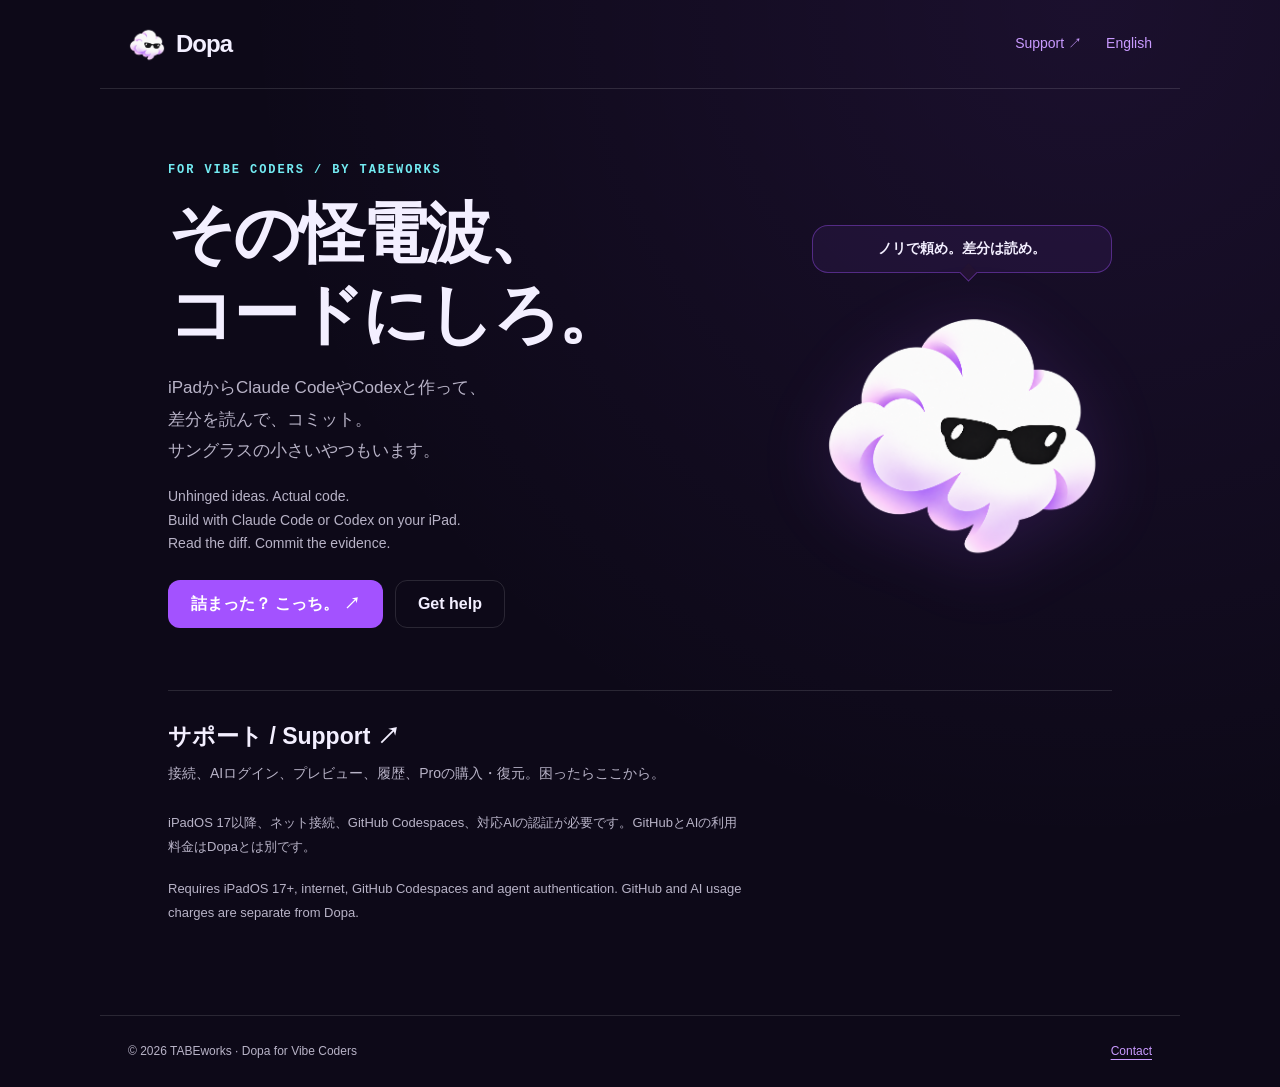
==== index.html @ b7bdc502 "Publish Dopa support site with bilingual FAQ and mascot" ====
<!doctype html>
<html lang="ja">
<head><meta charset="utf-8"><meta name="viewport" content="width=device-width,initial-scale=1"><meta name="description" content="Dopa for Vibe Codersの公式サポート。iPadとClaude Code・Codexで作る時間に、サングラスの相棒を。"><meta name="theme-color" content="#0d0918"><title>Dopa — TABEworks</title><link rel="icon" href="assets/dopa.png"><link rel="stylesheet" href="style.css"></head>
<body>
<a class="skip" href="#main">本文へ / Skip to content</a>
<header class="site-header"><a class="brand" href="./"><img src="assets/dopa.png" alt="" width="38" height="38">Dopa</a><nav aria-label="Main"><a href="support.html">Support ↗</a><a href="support.html#english" lang="en">English</a></nav></header>
<main id="main" class="home">
<section class="hero"><div><p class="eyebrow">FOR VIBE CODERS / BY TABEWORKS</p><h1>その怪電波、<br>コードにしろ。</h1><p class="lead">iPadからClaude CodeやCodexと作って、<br>差分を読んで、コミット。<br>サングラスの小さいやつもいます。</p><p class="en" lang="en">Unhinged ideas. Actual code.<br>Build with Claude Code or Codex on your iPad.<br>Read the diff. Commit the evidence.</p><div class="actions"><a class="button" href="support.html">詰まった？ こっち。 ↗</a><a class="button secondary" href="support.html#english" lang="en">Get help</a></div></div><aside><p class="speech">ノリで頼め。差分は読め。</p><img class="mascot" src="assets/dopa.png" alt="黒いサングラスをかけた、白と紫の雲の相棒Dopa君" width="1280" height="1280"></aside></section>
<a class="big-link" href="support.html"><strong>サポート / Support ↗</strong><span>接続、AIログイン、プレビュー、履歴、Proの購入・復元。困ったらここから。</span></a>
<p class="note">iPadOS 17以降、ネット接続、GitHub Codespaces、対応AIの認証が必要です。GitHubとAIの利用料金はDopaとは別です。</p>
<p class="note" lang="en">Requires iPadOS 17+, internet, GitHub Codespaces and agent authentication. GitHub and AI usage charges are separate from Dopa.</p>
</main>
<footer class="site-footer"><p>© 2026 TABEworks · Dopa for Vibe Coders</p><a href="mailto:contact.tabeworks@gmail.com">Contact</a></footer>
</body></html>
---- style.css ----
:root{color-scheme:dark;--bg:#0d0918;--surface:#0b0e17;--raised:#1b1f2b;--accent:#a352ff;--link:#c99aff;--cyan:#73ebf2;--text:#f3efff;--muted:#b8b3c7;--border:#ffffff1f}
*{box-sizing:border-box}html{scroll-padding-top:24px}body{margin:0;background:var(--bg);color:var(--text);font-family:-apple-system,BlinkMacSystemFont,"Hiragino Sans","Noto Sans",Arial,sans-serif;line-height:1.85;background-image:radial-gradient(ellipse at 85% 0%,#a352ff18,transparent 55%)}a{color:var(--link);text-underline-offset:4px}a:hover{color:var(--cyan)}a:focus-visible,summary:focus-visible{outline:3px solid var(--cyan);outline-offset:6px;border-radius:4px}.skip{position:absolute;top:-100px;left:16px;z-index:2;background:var(--raised);padding:8px 16px}.skip:focus{top:16px}.site-header{max-width:1080px;margin:auto;padding:22px 28px;display:flex;align-items:center;justify-content:space-between;gap:24px;border-bottom:1px solid var(--border)}.brand{color:var(--text);text-decoration:none;font-weight:900;font-size:24px;letter-spacing:-1px;display:flex;align-items:center;gap:10px}.brand img{width:38px;height:38px;object-fit:contain}.site-header nav{display:flex;gap:24px;font-size:14px}.site-header nav a{text-decoration:none}main{max-width:800px;margin:auto;padding:52px 28px 72px}.eyebrow{font:700 12px/1.5 ui-monospace,SFMono-Regular,monospace;letter-spacing:.16em;color:var(--cyan);margin:0 0 14px}h1{font-size:clamp(32px,5.5vw,52px);line-height:1.22;letter-spacing:-.04em;margin:0 0 18px;text-wrap:balance}h2{font-size:24px;line-height:1.4;letter-spacing:-.025em;margin:48px 0 16px}h3{font-size:18px;margin:20px 0 8px}p{margin:0 0 18px;color:var(--muted)}.lead{font-size:17px}.hero{display:grid;grid-template-columns:1fr 220px;align-items:center;gap:24px;margin-bottom:38px}.hero .mascot{width:100%;height:auto;filter:drop-shadow(0 12px 35px #a352ff28)}.speech{position:relative;border:1px solid #a352ff66;border-radius:16px;background:#a352ff13;padding:10px 16px;color:var(--text);font-weight:700;font-size:14px;text-align:center;margin:0 0 6px}.speech:after{content:"";position:absolute;bottom:-7px;left:50%;width:12px;height:12px;transform:rotate(45deg);background:#231332;border-right:1px solid #a352ff66;border-bottom:1px solid #a352ff66}.jump-links{display:flex;flex-wrap:wrap;gap:8px;margin-top:24px}.jump-links a{border:1px solid var(--border);padding:6px 14px;border-radius:999px;text-decoration:none;font-size:13px}.jump-links a:hover{background:var(--raised)}.notice{border-left:3px solid var(--cyan);padding:12px 18px;background:#73ebf207;margin:24px 0}.notice p:last-child{margin-bottom:0}.faq{border-top:1px solid var(--border)}details{border-bottom:1px solid var(--border);padding:19px 0}summary{cursor:pointer;font-weight:700;line-height:1.6;padding-right:12px}summary::marker{color:var(--accent)}details[open] summary{color:var(--link);margin-bottom:12px}details p,details ul{margin:10px 0 0;padding-left:20px;color:var(--muted)}details ol{padding-left:40px;color:var(--muted)}li+li{margin-top:6px}.contact{background:var(--raised);border:1px solid var(--border);border-radius:20px;padding:26px;margin-top:32px}.contact h2{margin:0 0 8px}.button{display:inline-flex;justify-content:center;align-items:center;background:var(--accent);border:1px solid transparent;border-radius:12px;color:white;text-decoration:none;font-weight:700;min-height:48px;padding:10px 22px;line-height:1.5}.button:hover{background:#8c3bea;color:white}.button.secondary{background:transparent;border-color:var(--border);color:var(--text)}.actions{display:flex;flex-wrap:wrap;gap:12px;margin:24px 0}.contact .email{overflow-wrap:anywhere}.report{border:1px solid var(--border);border-radius:12px;padding:18px;white-space:pre-wrap;font:13px/1.9 ui-monospace,SFMono-Regular,monospace;color:var(--muted);margin:20px 0}.secret{display:flex;align-items:center;gap:14px;border-top:1px solid var(--border);padding-top:16px}.secret img{width:64px;height:64px;object-fit:contain;flex-shrink:0}.secret p{font-size:13px;margin:0}.language-section{margin-top:64px;padding-top:36px;border-top:1px solid #a352ff66}.language-section h2{margin-top:0}.site-footer{border-top:1px solid var(--border);max-width:1080px;margin:auto;padding:24px 28px;display:flex;flex-wrap:wrap;justify-content:space-between;gap:12px;color:var(--muted);font-size:12px}.site-footer p{margin:0}.home{max-width:1000px;padding-top:72px}.home .hero{grid-template-columns:1fr 300px;gap:40px}.home h1{font-size:clamp(38px,5.8vw,66px)}.home .en{font-size:14px;line-height:1.7;margin-top:18px}.home .note{font-size:13px;max-width:580px}.big-link{display:block;text-decoration:none;border-top:1px solid var(--border);padding:24px 0}.big-link strong{display:block;color:var(--text);font-size:23px}.big-link span{color:var(--muted);font-size:14px}.big-link:hover strong{color:var(--cyan)}@media(max-width:620px){.site-header{padding:18px 20px;gap:12px}.site-header nav{gap:16px;font-size:12px}main{padding:32px 20px 48px}.hero,.home .hero{grid-template-columns:1fr;gap:20px}.hero aside{width:160px;justify-self:end}.home .hero aside{width:210px;justify-self:center}.hero h1{max-width:14em}.home{padding-top:40px}.contact{padding:20px}.language-section{margin-top:48px}.site-footer{padding:22px 20px}.jump-links{margin-top:18px}}
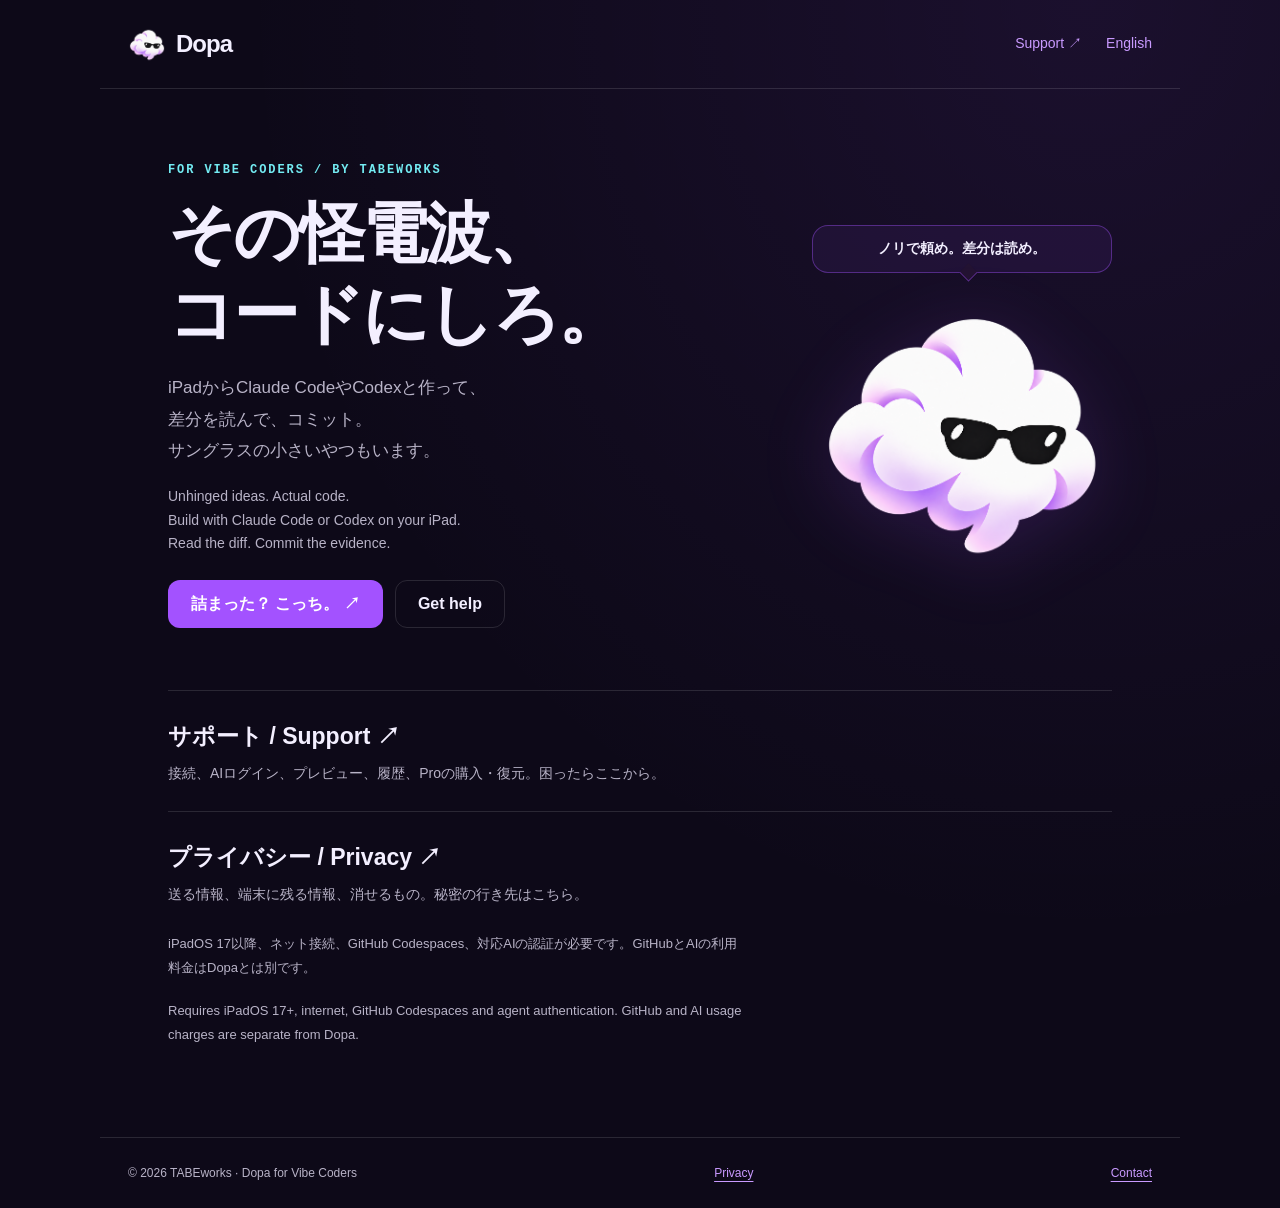
==== commit a67161d3: "Publish bilingual Dopa privacy policy and link all site pages" ====
--- a/index.html
+++ b/index.html
@@ -7,8 +7,9 @@
 <main id="main" class="home">
 <section class="hero"><div><p class="eyebrow">FOR VIBE CODERS / BY TABEWORKS</p><h1>その怪電波、<br>コードにしろ。</h1><p class="lead">iPadからClaude CodeやCodexと作って、<br>差分を読んで、コミット。<br>サングラスの小さいやつもいます。</p><p class="en" lang="en">Unhinged ideas. Actual code.<br>Build with Claude Code or Codex on your iPad.<br>Read the diff. Commit the evidence.</p><div class="actions"><a class="button" href="support.html">詰まった？ こっち。 ↗</a><a class="button secondary" href="support.html#english" lang="en">Get help</a></div></div><aside><p class="speech">ノリで頼め。差分は読め。</p><img class="mascot" src="assets/dopa.png" alt="黒いサングラスをかけた、白と紫の雲の相棒Dopa君" width="1280" height="1280"></aside></section>
 <a class="big-link" href="support.html"><strong>サポート / Support ↗</strong><span>接続、AIログイン、プレビュー、履歴、Proの購入・復元。困ったらここから。</span></a>
+<a class="big-link" href="privacy.html"><strong>プライバシー / Privacy ↗</strong><span>送る情報、端末に残る情報、消せるもの。秘密の行き先はこちら。</span></a>
 <p class="note">iPadOS 17以降、ネット接続、GitHub Codespaces、対応AIの認証が必要です。GitHubとAIの利用料金はDopaとは別です。</p>
 <p class="note" lang="en">Requires iPadOS 17+, internet, GitHub Codespaces and agent authentication. GitHub and AI usage charges are separate from Dopa.</p>
 </main>
-<footer class="site-footer"><p>© 2026 TABEworks · Dopa for Vibe Coders</p><a href="mailto:contact.tabeworks@gmail.com">Contact</a></footer>
+<footer class="site-footer"><p>© 2026 TABEworks · Dopa for Vibe Coders</p><a href="privacy.html">Privacy</a><a href="mailto:contact.tabeworks@gmail.com">Contact</a></footer>
 </body></html>
--- a/style.css
+++ b/style.css
@@ -1,2 +1,2 @@
 :root{color-scheme:dark;--bg:#0d0918;--surface:#0b0e17;--raised:#1b1f2b;--accent:#a352ff;--link:#c99aff;--cyan:#73ebf2;--text:#f3efff;--muted:#b8b3c7;--border:#ffffff1f}
-*{box-sizing:border-box}html{scroll-padding-top:24px}body{margin:0;background:var(--bg);color:var(--text);font-family:-apple-system,BlinkMacSystemFont,"Hiragino Sans","Noto Sans",Arial,sans-serif;line-height:1.85;background-image:radial-gradient(ellipse at 85% 0%,#a352ff18,transparent 55%)}a{color:var(--link);text-underline-offset:4px}a:hover{color:var(--cyan)}a:focus-visible,summary:focus-visible{outline:3px solid var(--cyan);outline-offset:6px;border-radius:4px}.skip{position:absolute;top:-100px;left:16px;z-index:2;background:var(--raised);padding:8px 16px}.skip:focus{top:16px}.site-header{max-width:1080px;margin:auto;padding:22px 28px;display:flex;align-items:center;justify-content:space-between;gap:24px;border-bottom:1px solid var(--border)}.brand{color:var(--text);text-decoration:none;font-weight:900;font-size:24px;letter-spacing:-1px;display:flex;align-items:center;gap:10px}.brand img{width:38px;height:38px;object-fit:contain}.site-header nav{display:flex;gap:24px;font-size:14px}.site-header nav a{text-decoration:none}main{max-width:800px;margin:auto;padding:52px 28px 72px}.eyebrow{font:700 12px/1.5 ui-monospace,SFMono-Regular,monospace;letter-spacing:.16em;color:var(--cyan);margin:0 0 14px}h1{font-size:clamp(32px,5.5vw,52px);line-height:1.22;letter-spacing:-.04em;margin:0 0 18px;text-wrap:balance}h2{font-size:24px;line-height:1.4;letter-spacing:-.025em;margin:48px 0 16px}h3{font-size:18px;margin:20px 0 8px}p{margin:0 0 18px;color:var(--muted)}.lead{font-size:17px}.hero{display:grid;grid-template-columns:1fr 220px;align-items:center;gap:24px;margin-bottom:38px}.hero .mascot{width:100%;height:auto;filter:drop-shadow(0 12px 35px #a352ff28)}.speech{position:relative;border:1px solid #a352ff66;border-radius:16px;background:#a352ff13;padding:10px 16px;color:var(--text);font-weight:700;font-size:14px;text-align:center;margin:0 0 6px}.speech:after{content:"";position:absolute;bottom:-7px;left:50%;width:12px;height:12px;transform:rotate(45deg);background:#231332;border-right:1px solid #a352ff66;border-bottom:1px solid #a352ff66}.jump-links{display:flex;flex-wrap:wrap;gap:8px;margin-top:24px}.jump-links a{border:1px solid var(--border);padding:6px 14px;border-radius:999px;text-decoration:none;font-size:13px}.jump-links a:hover{background:var(--raised)}.notice{border-left:3px solid var(--cyan);padding:12px 18px;background:#73ebf207;margin:24px 0}.notice p:last-child{margin-bottom:0}.faq{border-top:1px solid var(--border)}details{border-bottom:1px solid var(--border);padding:19px 0}summary{cursor:pointer;font-weight:700;line-height:1.6;padding-right:12px}summary::marker{color:var(--accent)}details[open] summary{color:var(--link);margin-bottom:12px}details p,details ul{margin:10px 0 0;padding-left:20px;color:var(--muted)}details ol{padding-left:40px;color:var(--muted)}li+li{margin-top:6px}.contact{background:var(--raised);border:1px solid var(--border);border-radius:20px;padding:26px;margin-top:32px}.contact h2{margin:0 0 8px}.button{display:inline-flex;justify-content:center;align-items:center;background:var(--accent);border:1px solid transparent;border-radius:12px;color:white;text-decoration:none;font-weight:700;min-height:48px;padding:10px 22px;line-height:1.5}.button:hover{background:#8c3bea;color:white}.button.secondary{background:transparent;border-color:var(--border);color:var(--text)}.actions{display:flex;flex-wrap:wrap;gap:12px;margin:24px 0}.contact .email{overflow-wrap:anywhere}.report{border:1px solid var(--border);border-radius:12px;padding:18px;white-space:pre-wrap;font:13px/1.9 ui-monospace,SFMono-Regular,monospace;color:var(--muted);margin:20px 0}.secret{display:flex;align-items:center;gap:14px;border-top:1px solid var(--border);padding-top:16px}.secret img{width:64px;height:64px;object-fit:contain;flex-shrink:0}.secret p{font-size:13px;margin:0}.language-section{margin-top:64px;padding-top:36px;border-top:1px solid #a352ff66}.language-section h2{margin-top:0}.site-footer{border-top:1px solid var(--border);max-width:1080px;margin:auto;padding:24px 28px;display:flex;flex-wrap:wrap;justify-content:space-between;gap:12px;color:var(--muted);font-size:12px}.site-footer p{margin:0}.home{max-width:1000px;padding-top:72px}.home .hero{grid-template-columns:1fr 300px;gap:40px}.home h1{font-size:clamp(38px,5.8vw,66px)}.home .en{font-size:14px;line-height:1.7;margin-top:18px}.home .note{font-size:13px;max-width:580px}.big-link{display:block;text-decoration:none;border-top:1px solid var(--border);padding:24px 0}.big-link strong{display:block;color:var(--text);font-size:23px}.big-link span{color:var(--muted);font-size:14px}.big-link:hover strong{color:var(--cyan)}@media(max-width:620px){.site-header{padding:18px 20px;gap:12px}.site-header nav{gap:16px;font-size:12px}main{padding:32px 20px 48px}.hero,.home .hero{grid-template-columns:1fr;gap:20px}.hero aside{width:160px;justify-self:end}.home .hero aside{width:210px;justify-self:center}.hero h1{max-width:14em}.home{padding-top:40px}.contact{padding:20px}.language-section{margin-top:48px}.site-footer{padding:22px 20px}.jump-links{margin-top:18px}}
+*{box-sizing:border-box}html{scroll-padding-top:24px}body{margin:0;background:var(--bg);color:var(--text);font-family:-apple-system,BlinkMacSystemFont,"Hiragino Sans","Noto Sans",Arial,sans-serif;line-height:1.85;background-image:radial-gradient(ellipse at 85% 0%,#a352ff18,transparent 55%)}a{color:var(--link);text-underline-offset:4px}a:hover{color:var(--cyan)}a:focus-visible,summary:focus-visible{outline:3px solid var(--cyan);outline-offset:6px;border-radius:4px}.skip{position:absolute;top:-100px;left:16px;z-index:2;background:var(--raised);padding:8px 16px}.skip:focus{top:16px}.site-header{max-width:1080px;margin:auto;padding:22px 28px;display:flex;align-items:center;justify-content:space-between;gap:24px;border-bottom:1px solid var(--border)}.brand{color:var(--text);text-decoration:none;font-weight:900;font-size:24px;letter-spacing:-1px;display:flex;align-items:center;gap:10px}.brand img{width:38px;height:38px;object-fit:contain}.site-header nav{display:flex;gap:24px;font-size:14px}.site-header nav a{text-decoration:none}main{max-width:800px;margin:auto;padding:52px 28px 72px}.eyebrow{font:700 12px/1.5 ui-monospace,SFMono-Regular,monospace;letter-spacing:.16em;color:var(--cyan);margin:0 0 14px}h1{font-size:clamp(32px,5.5vw,52px);line-height:1.22;letter-spacing:-.04em;margin:0 0 18px;text-wrap:balance}h2{font-size:24px;line-height:1.4;letter-spacing:-.025em;margin:48px 0 16px}h3{font-size:18px;margin:20px 0 8px}p{margin:0 0 18px;color:var(--muted)}.lead{font-size:17px}.hero{display:grid;grid-template-columns:1fr 220px;align-items:center;gap:24px;margin-bottom:38px}.hero .mascot{width:100%;height:auto;filter:drop-shadow(0 12px 35px #a352ff28)}.speech{position:relative;border:1px solid #a352ff66;border-radius:16px;background:#a352ff13;padding:10px 16px;color:var(--text);font-weight:700;font-size:14px;text-align:center;text-wrap:balance;margin:0 0 6px}.speech:after{content:"";position:absolute;bottom:-7px;left:50%;width:12px;height:12px;transform:rotate(45deg);background:#231332;border-right:1px solid #a352ff66;border-bottom:1px solid #a352ff66}.jump-links{display:flex;flex-wrap:wrap;gap:8px;margin-top:24px}.jump-links a{border:1px solid var(--border);padding:6px 14px;border-radius:999px;text-decoration:none;font-size:13px}.jump-links a:hover{background:var(--raised)}.notice{border-left:3px solid var(--cyan);padding:12px 18px;background:#73ebf207;margin:24px 0}.notice p:last-child{margin-bottom:0}.faq{border-top:1px solid var(--border)}details{border-bottom:1px solid var(--border);padding:19px 0}summary{cursor:pointer;font-weight:700;line-height:1.6;padding-right:12px}summary::marker{color:var(--accent)}details[open] summary{color:var(--link);margin-bottom:12px}details p,details ul{margin:10px 0 0;padding-left:20px;color:var(--muted)}details ol{padding-left:40px;color:var(--muted)}li+li{margin-top:6px}.contact{background:var(--raised);border:1px solid var(--border);border-radius:20px;padding:26px;margin-top:32px}.contact h2{margin:0 0 8px}.button{display:inline-flex;justify-content:center;align-items:center;background:var(--accent);border:1px solid transparent;border-radius:12px;color:white;text-decoration:none;font-weight:700;min-height:48px;padding:10px 22px;line-height:1.5}.button:hover{background:#8c3bea;color:white}.button.secondary{background:transparent;border-color:var(--border);color:var(--text)}.actions{display:flex;flex-wrap:wrap;gap:12px;margin:24px 0}.contact .email{overflow-wrap:anywhere}.report{border:1px solid var(--border);border-radius:12px;padding:18px;white-space:pre-wrap;font:13px/1.9 ui-monospace,SFMono-Regular,monospace;color:var(--muted);margin:20px 0}.secret{display:flex;align-items:center;gap:14px;border-top:1px solid var(--border);padding-top:16px}.secret img{width:64px;height:64px;object-fit:contain;flex-shrink:0}.secret p{font-size:13px;margin:0}.language-section{margin-top:64px;padding-top:36px;border-top:1px solid #a352ff66}.language-section h2{margin-top:0}.site-footer{border-top:1px solid var(--border);max-width:1080px;margin:auto;padding:24px 28px;display:flex;flex-wrap:wrap;justify-content:space-between;gap:12px;color:var(--muted);font-size:12px}.site-footer p{margin:0}.home{max-width:1000px;padding-top:72px}.home .hero{grid-template-columns:1fr 300px;gap:40px}.home h1{font-size:clamp(38px,5.8vw,66px)}.home .en{font-size:14px;line-height:1.7;margin-top:18px}.home .note{font-size:13px;max-width:580px}.big-link{display:block;text-decoration:none;border-top:1px solid var(--border);padding:24px 0}.big-link strong{display:block;color:var(--text);font-size:23px}.big-link span{color:var(--muted);font-size:14px}.big-link:hover strong{color:var(--cyan)}@media(max-width:620px){.site-header{padding:18px 20px;gap:12px}.site-header nav{gap:16px;font-size:12px}main{padding:32px 20px 48px}.hero,.home .hero{grid-template-columns:1fr;gap:20px}.hero aside{width:160px;justify-self:end}.home .hero aside{width:210px;justify-self:center}.hero h1{max-width:14em}.home{padding-top:40px}.contact{padding:20px}.language-section{margin-top:48px}.site-footer{padding:22px 20px}.jump-links{margin-top:18px}}
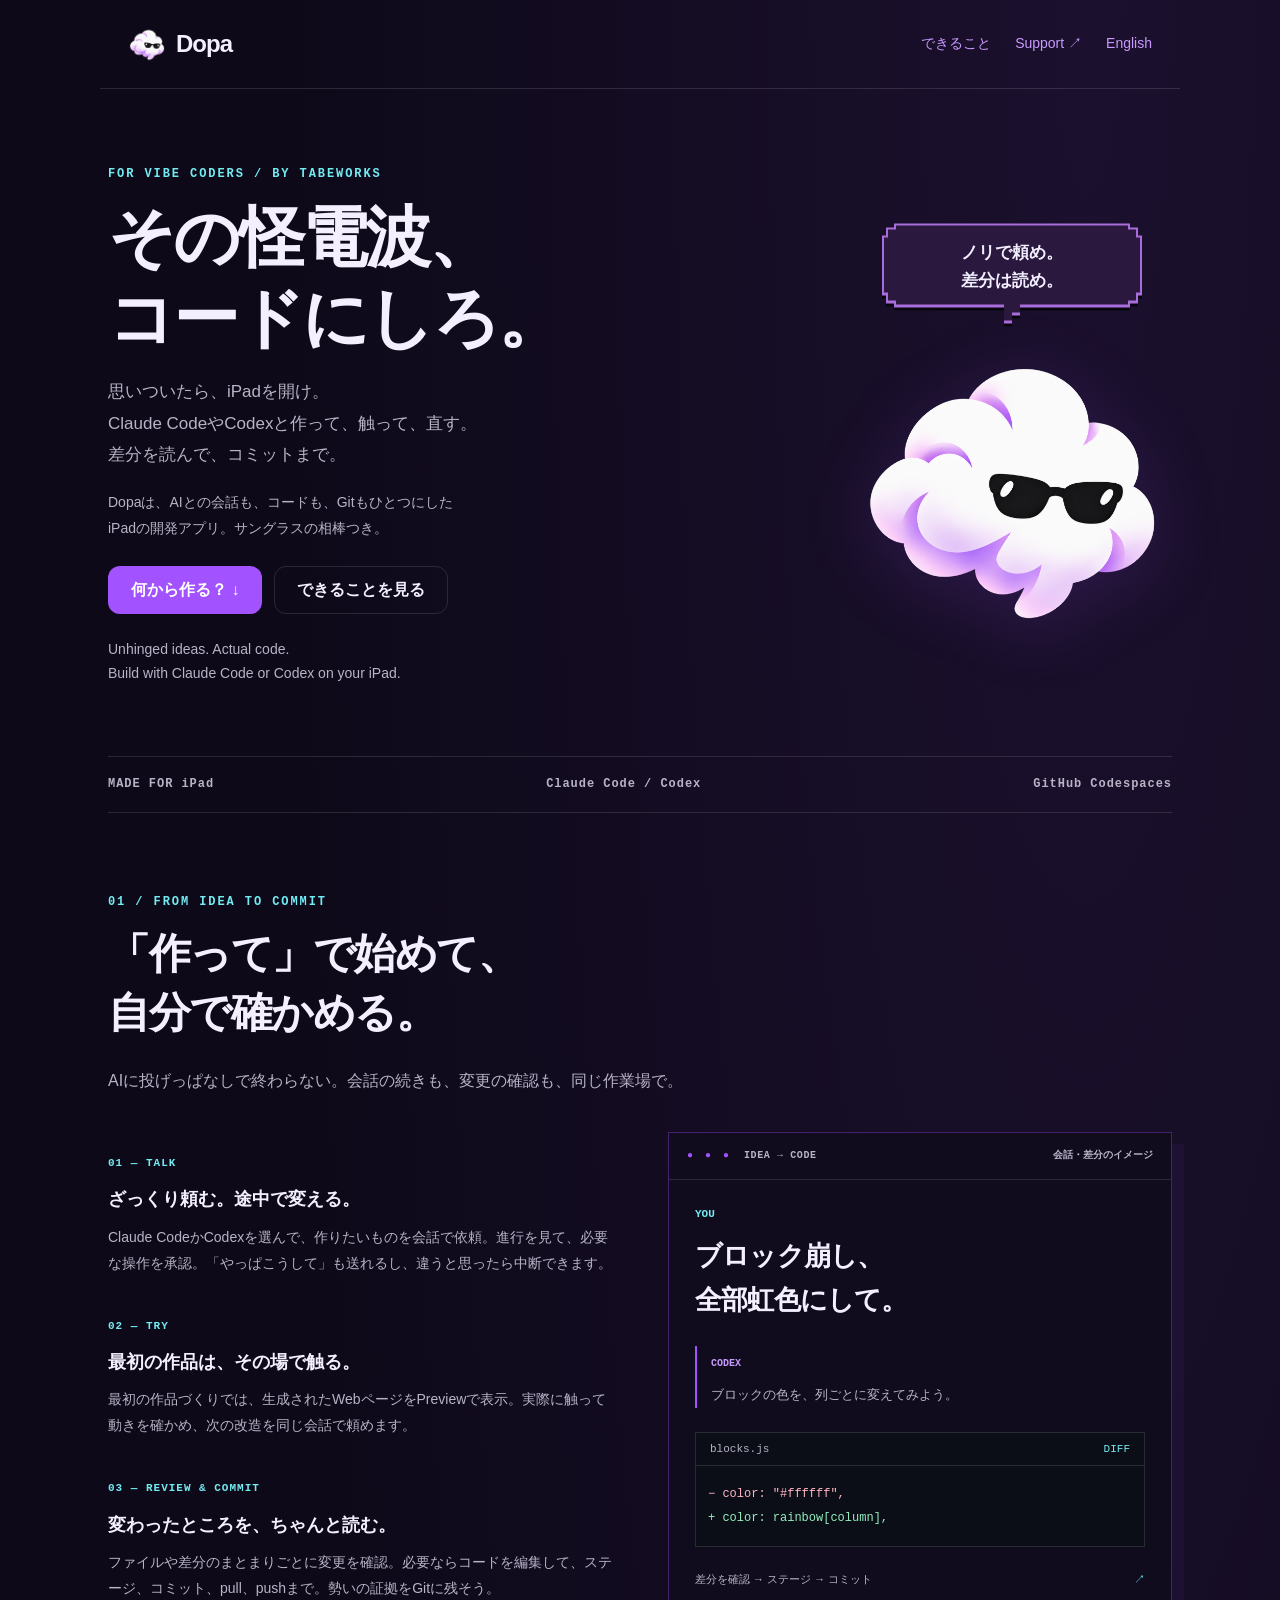
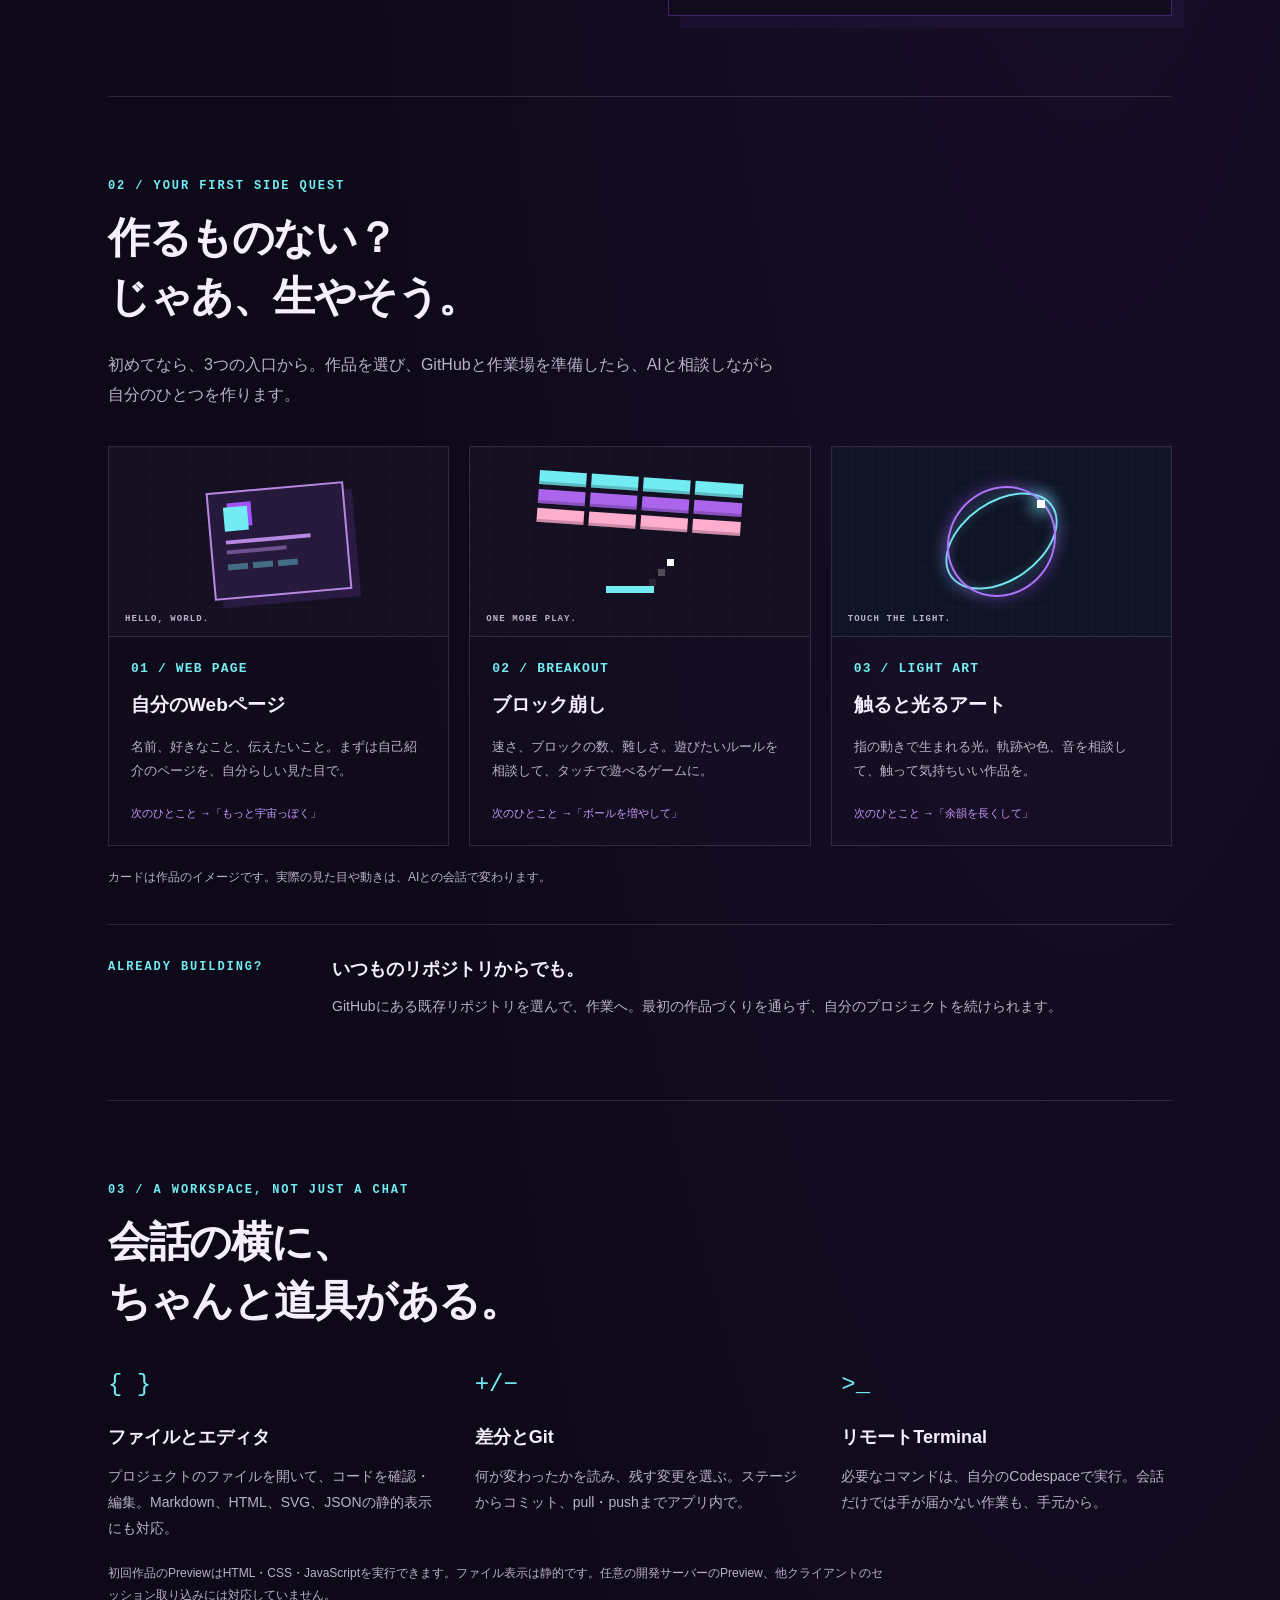
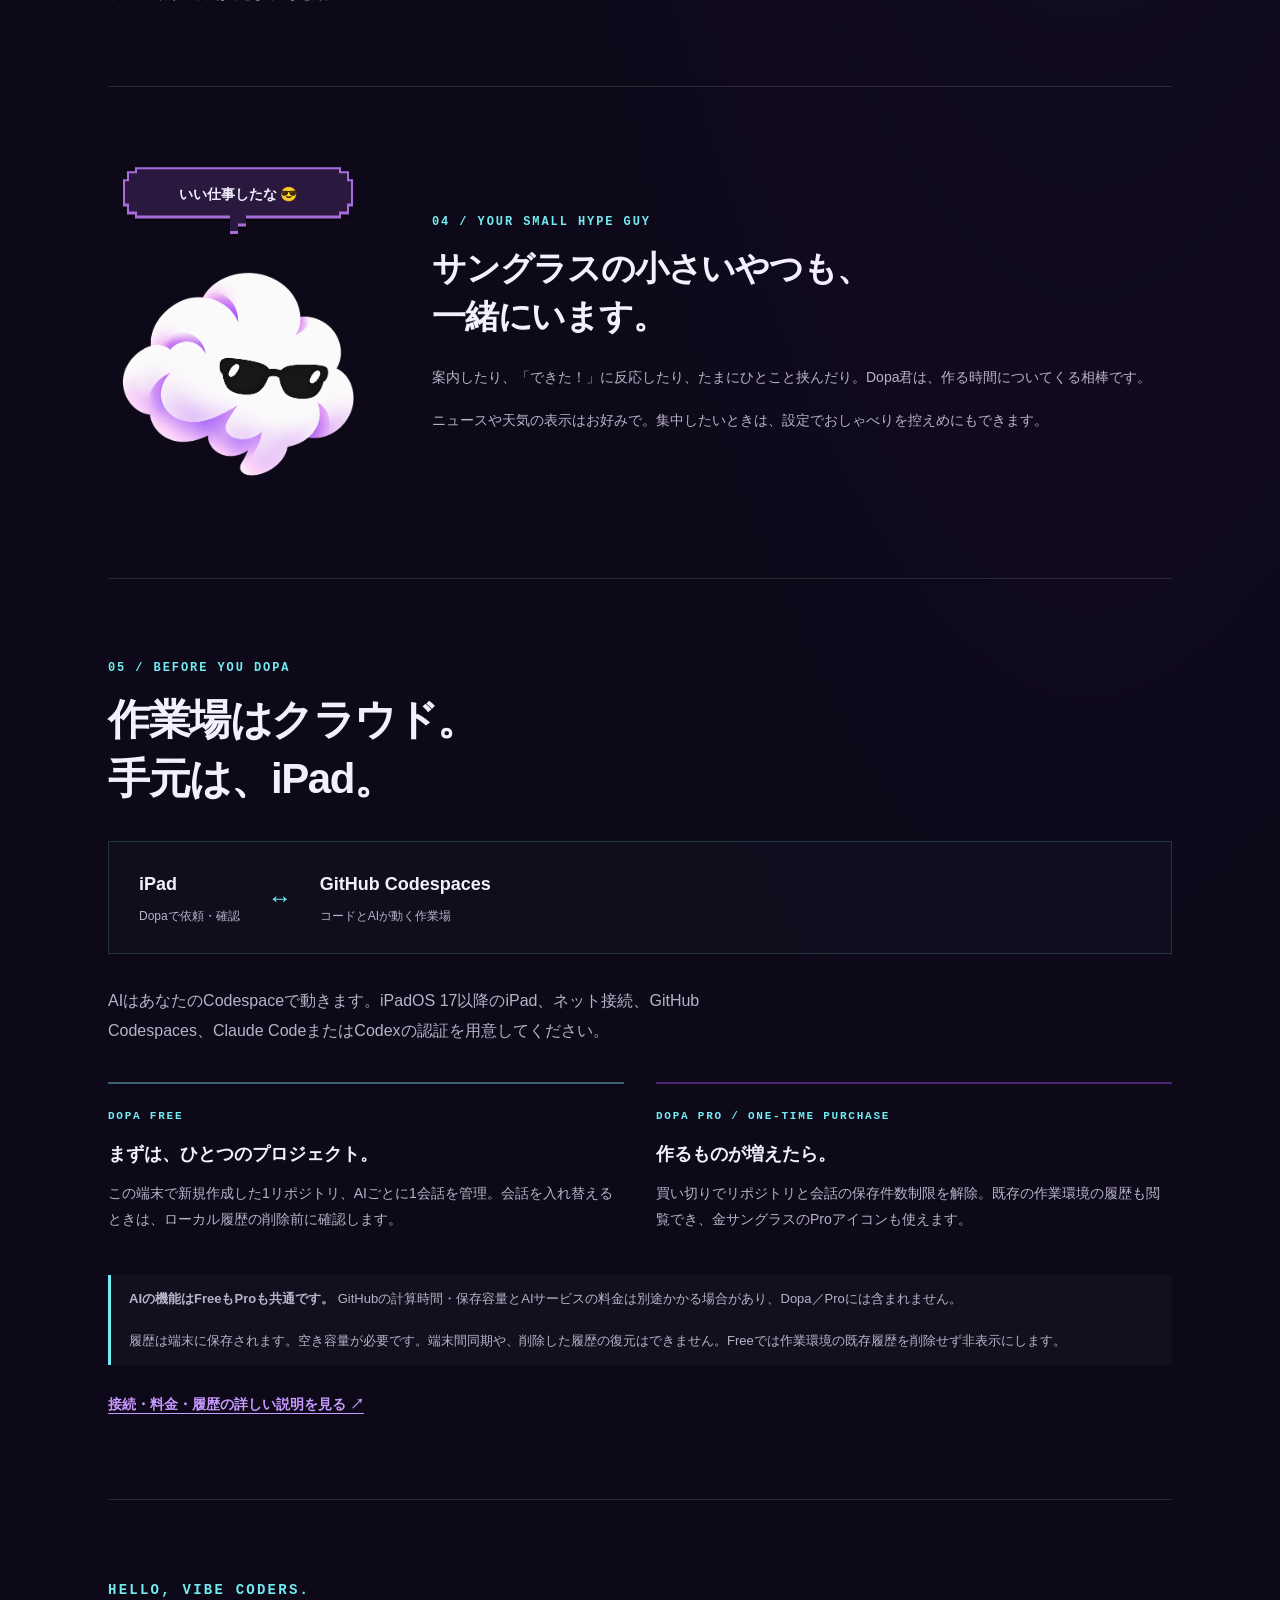
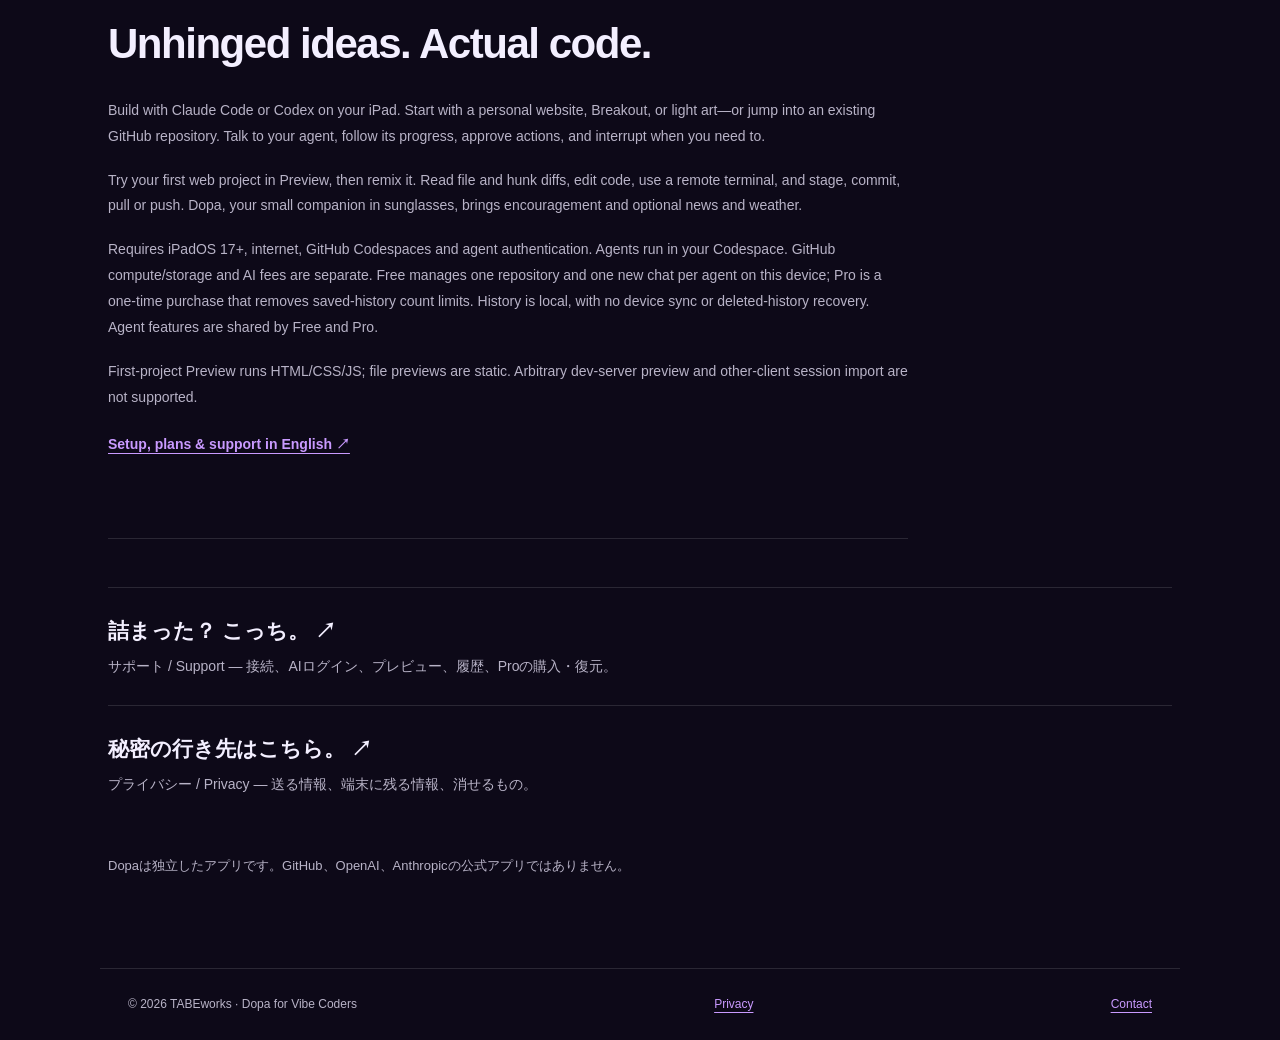
==== commit 7294c01d: "Expand product introduction and add pixel speech bubbles" ====
--- a/index.html
+++ b/index.html
@@ -1,15 +1,53 @@
 <!doctype html>
 <html lang="ja">
-<head><meta charset="utf-8"><meta name="viewport" content="width=device-width,initial-scale=1"><meta name="description" content="Dopa for Vibe Codersの公式サポート。iPadとClaude Code・Codexで作る時間に、サングラスの相棒を。"><meta name="theme-color" content="#0d0918"><title>Dopa — TABEworks</title><link rel="icon" href="assets/dopa.png"><link rel="stylesheet" href="style.css"></head>
+<head>
+<meta charset="utf-8">
+<meta name="viewport" content="width=device-width,initial-scale=1">
+<meta name="description" content="Dopa for Vibe Coders。iPadからClaude Code・Codexとコードを作り、プレビュー、差分確認、コミットまで。最初のWebページから、いつものGitHubリポジトリまで。">
+<meta name="theme-color" content="#0d0918">
+<title>Dopa — その怪電波、コードにしろ。 | TABEworks</title>
+<link rel="icon" href="assets/dopa.png">
+<link rel="stylesheet" href="style.css">
+</head>
 <body>
 <a class="skip" href="#main">本文へ / Skip to content</a>
-<header class="site-header"><a class="brand" href="./"><img src="assets/dopa.png" alt="" width="38" height="38">Dopa</a><nav aria-label="Main"><a href="support.html">Support ↗</a><a href="support.html#english" lang="en">English</a></nav></header>
+<header class="site-header"><a class="brand" href="./"><img src="assets/dopa.png" alt="" width="38" height="38">Dopa</a><nav aria-label="Main"><a href="#features">できること</a><a href="support.html">Support ↗</a><a href="#english" lang="en">English</a></nav></header>
 <main id="main" class="home">
-<section class="hero"><div><p class="eyebrow">FOR VIBE CODERS / BY TABEWORKS</p><h1>その怪電波、<br>コードにしろ。</h1><p class="lead">iPadからClaude CodeやCodexと作って、<br>差分を読んで、コミット。<br>サングラスの小さいやつもいます。</p><p class="en" lang="en">Unhinged ideas. Actual code.<br>Build with Claude Code or Codex on your iPad.<br>Read the diff. Commit the evidence.</p><div class="actions"><a class="button" href="support.html">詰まった？ こっち。 ↗</a><a class="button secondary" href="support.html#english" lang="en">Get help</a></div></div><aside><p class="speech">ノリで頼め。差分は読め。</p><img class="mascot" src="assets/dopa.png" alt="黒いサングラスをかけた、白と紫の雲の相棒Dopa君" width="1280" height="1280"></aside></section>
-<a class="big-link" href="support.html"><strong>サポート / Support ↗</strong><span>接続、AIログイン、プレビュー、履歴、Proの購入・復元。困ったらここから。</span></a>
-<a class="big-link" href="privacy.html"><strong>プライバシー / Privacy ↗</strong><span>送る情報、端末に残る情報、消せるもの。秘密の行き先はこちら。</span></a>
-<p class="note">iPadOS 17以降、ネット接続、GitHub Codespaces、対応AIの認証が必要です。GitHubとAIの利用料金はDopaとは別です。</p>
-<p class="note" lang="en">Requires iPadOS 17+, internet, GitHub Codespaces and agent authentication. GitHub and AI usage charges are separate from Dopa.</p>
+<section class="hero" aria-labelledby="hero-title">
+  <div><p class="eyebrow">FOR VIBE CODERS / BY TABEWORKS</p><h1 id="hero-title">その怪電波、<br>コードにしろ。</h1><p class="lead">思いついたら、iPadを開け。<br>Claude CodeやCodexと作って、触って、直す。<br>差分を読んで、コミットまで。</p><p class="hero-caption">Dopaは、AIとの会話も、コードも、Gitもひとつにした<br class="desktop-break">iPadの開発アプリ。サングラスの相棒つき。</p><div class="actions"><a class="button" href="#first-build">何から作る？ ↓</a><a class="button secondary" href="#features">できることを見る</a></div><p class="en" lang="en">Unhinged ideas. Actual code.<br>Build with Claude Code or Codex on your iPad.</p></div>
+  <aside><p class="speech">ノリで頼め。<br>差分は読め。</p><img class="mascot" src="assets/dopa.png" alt="黒いサングラスをかけた、白と紫の雲の相棒Dopa君" width="1280" height="1280"></aside>
+</section>
+<div class="platform-strip" aria-label="対応環境"><span>MADE FOR iPad</span><span>Claude Code / Codex</span><span>GitHub Codespaces</span></div>
+
+<section id="features" class="home-section" aria-labelledby="features-title">
+  <p class="eyebrow">01 / FROM IDEA TO COMMIT</p><h2 id="features-title">「作って」で始めて、<br>自分で確かめる。</h2><p class="section-intro">AIに投げっぱなしで終わらない。会話の続きも、変更の確認も、同じ作業場で。</p>
+  <div class="workflow">
+    <div class="workflow-copy"><article><span class="step-label">01 — TALK</span><h3>ざっくり頼む。途中で変える。</h3><p>Claude CodeかCodexを選んで、作りたいものを会話で依頼。進行を見て、必要な操作を承認。「やっぱこうして」も送れるし、違うと思ったら中断できます。</p></article><article><span class="step-label">02 — TRY</span><h3>最初の作品は、その場で触る。</h3><p>最初の作品づくりでは、生成されたWebページをPreviewで表示。実際に触って動きを確かめ、次の改造を同じ会話で頼めます。</p></article><article><span class="step-label">03 — REVIEW &amp; COMMIT</span><h3>変わったところを、ちゃんと読む。</h3><p>ファイルや差分のまとまりごとに変更を確認。必要ならコードを編集して、ステージ、コミット、pull、pushまで。勢いの証拠をGitに残そう。</p></article></div>
+    <figure class="demo-window"><figcaption><span class="window-dots" aria-hidden="true">● ● ●</span> IDEA → CODE <span class="demo-tag">会話・差分のイメージ</span></figcaption><div class="demo-body"><p class="demo-label">YOU</p><p class="demo-prompt">ブロック崩し、<br>全部虹色にして。</p><div class="demo-agent"><span>CODEX</span><p>ブロックの色を、列ごとに変えてみよう。</p></div><div class="demo-diff"><div class="diff-heading">blocks.js <span>DIFF</span></div><pre><code><span class="removed">− color: "#ffffff",</span>
+<span class="added">+ color: rainbow[column],</span></code></pre></div><div class="demo-bottom"><span>差分を確認 → ステージ → コミット</span><span aria-hidden="true">↗</span></div></div></figure>
+  </div>
+</section>
+
+<section id="first-build" class="home-section" aria-labelledby="first-title">
+  <p class="eyebrow">02 / YOUR FIRST SIDE QUEST</p><h2 id="first-title">作るものない？<br>じゃあ、生やそう。</h2><p class="section-intro">初めてなら、3つの入口から。作品を選び、GitHubと作業場を準備したら、AIと相談しながら自分のひとつを作ります。</p>
+  <div class="project-grid">
+    <article class="project"><div class="project-art art-web" aria-hidden="true"><div class="mini-page"><div class="mini-avatar"></div><i></i><i></i><div class="mini-links"><b></b><b></b><b></b></div></div><span>HELLO, WORLD.</span></div><div class="project-copy"><p class="step-label">01 / WEB PAGE</p><h3>自分のWebページ</h3><p>名前、好きなこと、伝えたいこと。まずは自己紹介のページを、自分らしい見た目で。</p><p class="remix">次のひとこと →「もっと宇宙っぽく」</p></div></article>
+    <article class="project"><div class="project-art art-game" aria-hidden="true"><div class="bricks"><i></i><i></i><i></i><i></i><i></i><i></i><i></i><i></i><i></i><i></i><i></i><i></i></div><div class="game-ball"></div><div class="game-paddle"></div><span>ONE MORE PLAY.</span></div><div class="project-copy"><p class="step-label">02 / BREAKOUT</p><h3>ブロック崩し</h3><p>速さ、ブロックの数、難しさ。遊びたいルールを相談して、タッチで遊べるゲームに。</p><p class="remix">次のひとこと →「ボールを増やして」</p></div></article>
+    <article class="project"><div class="project-art art-light" aria-hidden="true"><div class="light-orbit orbit-one"></div><div class="light-orbit orbit-two"></div><div class="light-dot"></div><span>TOUCH THE LIGHT.</span></div><div class="project-copy"><p class="step-label">03 / LIGHT ART</p><h3>触ると光るアート</h3><p>指の動きで生まれる光。軌跡や色、音を相談して、触って気持ちいい作品を。</p><p class="remix">次のひとこと →「余韻を長くして」</p></div></article>
+  </div><p class="section-footnote">カードは作品のイメージです。実際の見た目や動きは、AIとの会話で変わります。</p>
+  <div class="existing-repo"><span class="eyebrow">ALREADY BUILDING?</span><div><h3>いつものリポジトリからでも。</h3><p>GitHubにある既存リポジトリを選んで、作業へ。最初の作品づくりを通らず、自分のプロジェクトを続けられます。</p></div></div>
+</section>
+
+<section class="home-section" aria-labelledby="tools-title"><p class="eyebrow">03 / A WORKSPACE, NOT JUST A CHAT</p><h2 id="tools-title">会話の横に、<br>ちゃんと道具がある。</h2><div class="tool-grid"><article><span class="tool-symbol" aria-hidden="true">{ }</span><h3>ファイルとエディタ</h3><p>プロジェクトのファイルを開いて、コードを確認・編集。Markdown、HTML、SVG、JSONの静的表示にも対応。</p></article><article><span class="tool-symbol" aria-hidden="true">+/−</span><h3>差分とGit</h3><p>何が変わったかを読み、残す変更を選ぶ。ステージからコミット、pull・pushまでアプリ内で。</p></article><article><span class="tool-symbol" aria-hidden="true">&gt;_</span><h3>リモートTerminal</h3><p>必要なコマンドは、自分のCodespaceで実行。会話だけでは手が届かない作業も、手元から。</p></article></div><p class="section-footnote">初回作品のPreviewはHTML・CSS・JavaScriptを実行できます。ファイル表示は静的です。任意の開発サーバーのPreview、他クライアントのセッション取り込みには対応していません。</p></section>
+
+<section class="companion home-section" aria-labelledby="companion-title"><div class="companion-art"><p class="speech">いい仕事したな 😎</p><img src="assets/dopa.png" alt="サングラスの相棒、Dopa君" width="1280" height="1280" loading="lazy"></div><div><p class="eyebrow">04 / YOUR SMALL HYPE GUY</p><h2 id="companion-title">サングラスの小さいやつも、<br>一緒にいます。</h2><p>案内したり、「できた！」に反応したり、たまにひとこと挟んだり。Dopa君は、作る時間についてくる相棒です。</p><p>ニュースや天気の表示はお好みで。集中したいときは、設定でおしゃべりを控えめにもできます。</p></div></section>
+
+<section class="home-section" aria-labelledby="start-title"><p class="eyebrow">05 / BEFORE YOU DOPA</p><h2 id="start-title">作業場はクラウド。<br>手元は、iPad。</h2><div class="setup-flow" aria-label="実行の仕組み"><span>iPad<span class="setup-detail">Dopaで依頼・確認</span></span><span class="setup-arrow" aria-hidden="true">↔</span><span>GitHub Codespaces<span class="setup-detail">コードとAIが動く作業場</span></span></div><p class="section-intro">AIはあなたのCodespaceで動きます。iPadOS 17以降のiPad、ネット接続、GitHub Codespaces、Claude CodeまたはCodexの認証を用意してください。</p><div class="plan-grid"><article><p class="eyebrow">DOPA FREE</p><h3>まずは、ひとつのプロジェクト。</h3><p>この端末で新規作成した1リポジトリ、AIごとに1会話を管理。会話を入れ替えるときは、ローカル履歴の削除前に確認します。</p></article><article><p class="eyebrow">DOPA PRO / ONE-TIME PURCHASE</p><h3>作るものが増えたら。</h3><p>買い切りでリポジトリと会話の保存件数制限を解除。既存の作業環境の履歴も閲覧でき、金サングラスのProアイコンも使えます。</p></article></div><div class="notice"><p><strong>AIの機能はFreeもProも共通です。</strong> GitHubの計算時間・保存容量とAIサービスの料金は別途かかる場合があり、Dopa／Proには含まれません。</p><p>履歴は端末に保存されます。空き容量が必要です。端末間同期や、削除した履歴の復元はできません。Freeでは作業環境の既存履歴を削除せず非表示にします。</p></div><a class="text-link" href="support.html">接続・料金・履歴の詳しい説明を見る ↗</a></section>
+
+<section id="english" class="home-section english-summary" lang="en" aria-labelledby="english-title"><p class="eyebrow">HELLO, VIBE CODERS.</p><h2 id="english-title">Unhinged ideas. Actual code.</h2><p>Build with Claude Code or Codex on your iPad. Start with a personal website, Breakout, or light art—or jump into an existing GitHub repository. Talk to your agent, follow its progress, approve actions, and interrupt when you need to.</p><p>Try your first web project in Preview, then remix it. Read file and hunk diffs, edit code, use a remote terminal, and stage, commit, pull or push. Dopa, your small companion in sunglasses, brings encouragement and optional news and weather.</p><p>Requires iPadOS 17+, internet, GitHub Codespaces and agent authentication. Agents run in your Codespace. GitHub compute/storage and AI fees are separate. Free manages one repository and one new chat per agent on this device; Pro is a one-time purchase that removes saved-history count limits. History is local, with no device sync or deleted-history recovery. Agent features are shared by Free and Pro.</p><p>First-project Preview runs HTML/CSS/JS; file previews are static. Arbitrary dev-server preview and other-client session import are not supported.</p><a class="text-link" href="support.html#english">Setup, plans &amp; support in English ↗</a></section>
+
+<div class="home-links"><a class="big-link" href="support.html"><strong>詰まった？ こっち。 ↗</strong><span>サポート / Support — 接続、AIログイン、プレビュー、履歴、Proの購入・復元。</span></a><a class="big-link" href="privacy.html"><strong>秘密の行き先はこちら。 ↗</strong><span>プライバシー / Privacy — 送る情報、端末に残る情報、消せるもの。</span></a></div><p class="note">Dopaは独立したアプリです。GitHub、OpenAI、Anthropicの公式アプリではありません。</p>
 </main>
 <footer class="site-footer"><p>© 2026 TABEworks · Dopa for Vibe Coders</p><a href="privacy.html">Privacy</a><a href="mailto:contact.tabeworks@gmail.com">Contact</a></footer>
-</body></html>
+</body>
+</html>
--- a/style.css
+++ b/style.css
@@ -1,2 +1,148 @@
 :root{color-scheme:dark;--bg:#0d0918;--surface:#0b0e17;--raised:#1b1f2b;--accent:#a352ff;--link:#c99aff;--cyan:#73ebf2;--text:#f3efff;--muted:#b8b3c7;--border:#ffffff1f}
-*{box-sizing:border-box}html{scroll-padding-top:24px}body{margin:0;background:var(--bg);color:var(--text);font-family:-apple-system,BlinkMacSystemFont,"Hiragino Sans","Noto Sans",Arial,sans-serif;line-height:1.85;background-image:radial-gradient(ellipse at 85% 0%,#a352ff18,transparent 55%)}a{color:var(--link);text-underline-offset:4px}a:hover{color:var(--cyan)}a:focus-visible,summary:focus-visible{outline:3px solid var(--cyan);outline-offset:6px;border-radius:4px}.skip{position:absolute;top:-100px;left:16px;z-index:2;background:var(--raised);padding:8px 16px}.skip:focus{top:16px}.site-header{max-width:1080px;margin:auto;padding:22px 28px;display:flex;align-items:center;justify-content:space-between;gap:24px;border-bottom:1px solid var(--border)}.brand{color:var(--text);text-decoration:none;font-weight:900;font-size:24px;letter-spacing:-1px;display:flex;align-items:center;gap:10px}.brand img{width:38px;height:38px;object-fit:contain}.site-header nav{display:flex;gap:24px;font-size:14px}.site-header nav a{text-decoration:none}main{max-width:800px;margin:auto;padding:52px 28px 72px}.eyebrow{font:700 12px/1.5 ui-monospace,SFMono-Regular,monospace;letter-spacing:.16em;color:var(--cyan);margin:0 0 14px}h1{font-size:clamp(32px,5.5vw,52px);line-height:1.22;letter-spacing:-.04em;margin:0 0 18px;text-wrap:balance}h2{font-size:24px;line-height:1.4;letter-spacing:-.025em;margin:48px 0 16px}h3{font-size:18px;margin:20px 0 8px}p{margin:0 0 18px;color:var(--muted)}.lead{font-size:17px}.hero{display:grid;grid-template-columns:1fr 220px;align-items:center;gap:24px;margin-bottom:38px}.hero .mascot{width:100%;height:auto;filter:drop-shadow(0 12px 35px #a352ff28)}.speech{position:relative;border:1px solid #a352ff66;border-radius:16px;background:#a352ff13;padding:10px 16px;color:var(--text);font-weight:700;font-size:14px;text-align:center;text-wrap:balance;margin:0 0 6px}.speech:after{content:"";position:absolute;bottom:-7px;left:50%;width:12px;height:12px;transform:rotate(45deg);background:#231332;border-right:1px solid #a352ff66;border-bottom:1px solid #a352ff66}.jump-links{display:flex;flex-wrap:wrap;gap:8px;margin-top:24px}.jump-links a{border:1px solid var(--border);padding:6px 14px;border-radius:999px;text-decoration:none;font-size:13px}.jump-links a:hover{background:var(--raised)}.notice{border-left:3px solid var(--cyan);padding:12px 18px;background:#73ebf207;margin:24px 0}.notice p:last-child{margin-bottom:0}.faq{border-top:1px solid var(--border)}details{border-bottom:1px solid var(--border);padding:19px 0}summary{cursor:pointer;font-weight:700;line-height:1.6;padding-right:12px}summary::marker{color:var(--accent)}details[open] summary{color:var(--link);margin-bottom:12px}details p,details ul{margin:10px 0 0;padding-left:20px;color:var(--muted)}details ol{padding-left:40px;color:var(--muted)}li+li{margin-top:6px}.contact{background:var(--raised);border:1px solid var(--border);border-radius:20px;padding:26px;margin-top:32px}.contact h2{margin:0 0 8px}.button{display:inline-flex;justify-content:center;align-items:center;background:var(--accent);border:1px solid transparent;border-radius:12px;color:white;text-decoration:none;font-weight:700;min-height:48px;padding:10px 22px;line-height:1.5}.button:hover{background:#8c3bea;color:white}.button.secondary{background:transparent;border-color:var(--border);color:var(--text)}.actions{display:flex;flex-wrap:wrap;gap:12px;margin:24px 0}.contact .email{overflow-wrap:anywhere}.report{border:1px solid var(--border);border-radius:12px;padding:18px;white-space:pre-wrap;font:13px/1.9 ui-monospace,SFMono-Regular,monospace;color:var(--muted);margin:20px 0}.secret{display:flex;align-items:center;gap:14px;border-top:1px solid var(--border);padding-top:16px}.secret img{width:64px;height:64px;object-fit:contain;flex-shrink:0}.secret p{font-size:13px;margin:0}.language-section{margin-top:64px;padding-top:36px;border-top:1px solid #a352ff66}.language-section h2{margin-top:0}.site-footer{border-top:1px solid var(--border);max-width:1080px;margin:auto;padding:24px 28px;display:flex;flex-wrap:wrap;justify-content:space-between;gap:12px;color:var(--muted);font-size:12px}.site-footer p{margin:0}.home{max-width:1000px;padding-top:72px}.home .hero{grid-template-columns:1fr 300px;gap:40px}.home h1{font-size:clamp(38px,5.8vw,66px)}.home .en{font-size:14px;line-height:1.7;margin-top:18px}.home .note{font-size:13px;max-width:580px}.big-link{display:block;text-decoration:none;border-top:1px solid var(--border);padding:24px 0}.big-link strong{display:block;color:var(--text);font-size:23px}.big-link span{color:var(--muted);font-size:14px}.big-link:hover strong{color:var(--cyan)}@media(max-width:620px){.site-header{padding:18px 20px;gap:12px}.site-header nav{gap:16px;font-size:12px}main{padding:32px 20px 48px}.hero,.home .hero{grid-template-columns:1fr;gap:20px}.hero aside{width:160px;justify-self:end}.home .hero aside{width:210px;justify-self:center}.hero h1{max-width:14em}.home{padding-top:40px}.contact{padding:20px}.language-section{margin-top:48px}.site-footer{padding:22px 20px}.jump-links{margin-top:18px}}
+*{box-sizing:border-box}html{scroll-padding-top:24px}body{margin:0;background:var(--bg);color:var(--text);font-family:-apple-system,BlinkMacSystemFont,"Hiragino Sans","Noto Sans",Arial,sans-serif;line-height:1.85;background-image:radial-gradient(ellipse at 85% 0%,#a352ff18,transparent 55%)}a{color:var(--link);text-underline-offset:4px}a:hover{color:var(--cyan)}a:focus-visible,summary:focus-visible{outline:3px solid var(--cyan);outline-offset:6px;border-radius:4px}.skip{position:absolute;top:-100px;left:16px;z-index:2;background:var(--raised);padding:8px 16px}.skip:focus{top:16px}.site-header{max-width:1080px;margin:auto;padding:22px 28px;display:flex;align-items:center;justify-content:space-between;gap:24px;border-bottom:1px solid var(--border)}.brand{color:var(--text);text-decoration:none;font-weight:900;font-size:24px;letter-spacing:-1px;display:flex;align-items:center;gap:10px}.brand img{width:38px;height:38px;object-fit:contain}.site-header nav{display:flex;gap:24px;font-size:14px}.site-header nav a{text-decoration:none}main{max-width:800px;margin:auto;padding:52px 28px 72px}.eyebrow{font:700 12px/1.5 ui-monospace,SFMono-Regular,monospace;letter-spacing:.16em;color:var(--cyan);margin:0 0 14px}h1{font-size:clamp(32px,5.5vw,52px);line-height:1.22;letter-spacing:-.04em;margin:0 0 18px;text-wrap:balance}h2{font-size:24px;line-height:1.4;letter-spacing:-.025em;margin:48px 0 16px}h3{font-size:18px;margin:20px 0 8px}p{margin:0 0 18px;color:var(--muted)}.lead{font-size:17px}.hero{display:grid;grid-template-columns:1fr 220px;align-items:center;gap:24px;margin-bottom:38px}.hero .mascot{width:100%;height:auto;filter:drop-shadow(0 12px 35px #a352ff28)}/* Stepped corners and pointer share one silhouette, including on FAQ pages. */
+.speech{--bubble-fill:#2a183f;position:relative;isolation:isolate;padding:16px 20px 28px;color:var(--text);font-weight:700;font-size:14px;line-height:1.65;text-align:center;text-wrap:balance;margin:0 0 4px;filter:drop-shadow(0 3px 0 #07050e)}
+.speech::before,.speech::after{content:"";position:absolute;inset:0;z-index:-2;background:#a96cdb;clip-path:polygon(12px 0,calc(100% - 12px) 0,calc(100% - 12px) 4px,calc(100% - 4px) 4px,calc(100% - 4px) 12px,100% 12px,100% calc(100% - 28px),calc(100% - 4px) calc(100% - 28px),calc(100% - 4px) calc(100% - 20px),calc(100% - 12px) calc(100% - 20px),calc(100% - 12px) calc(100% - 16px),calc(50% + 8px) calc(100% - 16px),calc(50% + 8px) calc(100% - 8px),50% calc(100% - 8px),50% 100%,calc(50% - 8px) 100%,calc(50% - 8px) calc(100% - 16px),12px calc(100% - 16px),12px calc(100% - 20px),4px calc(100% - 20px),4px calc(100% - 28px),0 calc(100% - 28px),0 12px,4px 12px,4px 4px,12px 4px)}
+.speech::after{inset:2px 2px 3px;background:var(--bubble-fill);z-index:-1}
+.jump-links{display:flex;flex-wrap:wrap;gap:8px;margin-top:24px}.jump-links a{border:1px solid var(--border);padding:6px 14px;border-radius:999px;text-decoration:none;font-size:13px}.jump-links a:hover{background:var(--raised)}.notice{border-left:3px solid var(--cyan);padding:12px 18px;background:#73ebf207;margin:24px 0}.notice p:last-child{margin-bottom:0}.faq{border-top:1px solid var(--border)}details{border-bottom:1px solid var(--border);padding:19px 0}summary{cursor:pointer;font-weight:700;line-height:1.6;padding-right:12px}summary::marker{color:var(--accent)}details[open] summary{color:var(--link);margin-bottom:12px}details p,details ul{margin:10px 0 0;padding-left:20px;color:var(--muted)}details ol{padding-left:40px;color:var(--muted)}li+li{margin-top:6px}.contact{background:var(--raised);border:1px solid var(--border);border-radius:20px;padding:26px;margin-top:32px}.contact h2{margin:0 0 8px}.button{display:inline-flex;justify-content:center;align-items:center;background:var(--accent);border:1px solid transparent;border-radius:12px;color:white;text-decoration:none;font-weight:700;min-height:48px;padding:10px 22px;line-height:1.5}.button:hover{background:#8c3bea;color:white}.button.secondary{background:transparent;border-color:var(--border);color:var(--text)}.actions{display:flex;flex-wrap:wrap;gap:12px;margin:24px 0}.contact .email{overflow-wrap:anywhere}.report{border:1px solid var(--border);border-radius:12px;padding:18px;white-space:pre-wrap;font:13px/1.9 ui-monospace,SFMono-Regular,monospace;color:var(--muted);margin:20px 0}.secret{display:flex;align-items:center;gap:14px;border-top:1px solid var(--border);padding-top:16px}.secret img{width:64px;height:64px;object-fit:contain;flex-shrink:0}.secret p{font-size:13px;margin:0}.language-section{margin-top:64px;padding-top:36px;border-top:1px solid #a352ff66}.language-section h2{margin-top:0}.site-footer{border-top:1px solid var(--border);max-width:1080px;margin:auto;padding:24px 28px;display:flex;flex-wrap:wrap;justify-content:space-between;gap:12px;color:var(--muted);font-size:12px}.site-footer p{margin:0}.home{max-width:1000px;padding-top:72px}.home .hero{grid-template-columns:1fr 300px;gap:40px}.home h1{font-size:clamp(38px,5.8vw,66px)}.home .en{font-size:14px;line-height:1.7;margin-top:18px}.home .note{font-size:13px;max-width:580px}.big-link{display:block;text-decoration:none;border-top:1px solid var(--border);padding:24px 0}.big-link strong{display:block;color:var(--text);font-size:23px}.big-link span{color:var(--muted);font-size:14px}.big-link:hover strong{color:var(--cyan)}@media(max-width:620px){.site-header{padding:18px 20px;gap:12px}.site-header nav{gap:16px;font-size:12px}main{padding:32px 20px 48px}.hero,.home .hero{grid-template-columns:1fr;gap:20px}.hero aside{width:160px;justify-self:end}.home .hero aside{width:210px;justify-self:center}.hero h1{max-width:14em}.home{padding-top:40px}.contact{padding:20px}.language-section{margin-top:48px}.site-footer{padding:22px 20px}.jump-links{margin-top:18px}}
+
+/* Product home */
+.home{max-width:1120px;padding-top:76px}
+.home .hero{grid-template-columns:minmax(0,1fr) 320px;gap:48px;margin-bottom:52px}
+.home .hero aside{align-self:center}
+.home .hero .speech{max-width:260px;margin-inline:auto;font-size:17px}
+.home .hero .mascot{display:block;margin-top:-2px}
+.hero-caption{font-size:14px;line-height:1.9}
+.platform-strip{display:flex;flex-wrap:wrap;justify-content:space-between;gap:16px;border-block:1px solid var(--border);padding:18px 0;color:var(--muted);font:600 12px/1.6 ui-monospace,SFMono-Regular,monospace;letter-spacing:.08em}
+.home-section{padding:80px 0;border-bottom:1px solid var(--border);scroll-margin-top:28px}
+.home-section h2{font-size:clamp(28px,3.6vw,42px);line-height:1.4;margin:0 0 24px;letter-spacing:-.035em}
+.section-intro{max-width:680px;margin-bottom:36px}
+.workflow{display:grid;grid-template-columns:minmax(0,1fr) minmax(0,1fr);gap:56px;align-items:center}
+.workflow-copy article+article{margin-top:32px}
+.step-label{font:600 11px/1.6 ui-monospace,SFMono-Regular,monospace;color:var(--cyan);letter-spacing:.09em}
+.workflow-copy h3{margin:8px 0}
+.workflow-copy p{font-size:14px;margin-bottom:0}
+.demo-window{margin:0;background:#100c1d;border:1px solid #a352ff59;box-shadow:12px 12px 0 #a352ff0d;min-width:0}
+.demo-window figcaption{display:flex;align-items:center;flex-wrap:wrap;gap:12px;padding:14px 18px;border-bottom:1px solid var(--border);font:600 10px/1.8 ui-monospace,SFMono-Regular,monospace;color:var(--muted);letter-spacing:.06em}
+.window-dots{color:#a352ff;letter-spacing:3px}
+.demo-tag{margin-left:auto;color:var(--muted);font-family:inherit;font-size:10px;letter-spacing:0}
+.demo-body{padding:26px}
+.demo-label{font:600 11px/1.6 ui-monospace,SFMono-Regular,monospace;color:var(--cyan);margin-bottom:12px}
+.demo-prompt{font-size:27px;font-weight:800;line-height:1.6;color:var(--text);letter-spacing:-.03em}
+.demo-agent{border-left:2px solid var(--accent);padding-left:14px;margin:24px 0}
+.demo-agent>span{font:600 10px ui-monospace,SFMono-Regular,monospace;color:var(--link)}
+.demo-agent p{font-size:13px;margin:8px 0}
+.demo-diff{border:1px solid var(--border);background:#0b0e17}
+.diff-heading{display:flex;justify-content:space-between;padding:10px 14px;border-bottom:1px solid var(--border);font:11px ui-monospace,SFMono-Regular,monospace;color:var(--muted)}
+.diff-heading span{color:var(--cyan)}
+.demo-diff pre{margin:0;padding:16px 12px;overflow:auto;font:12px/2 ui-monospace,SFMono-Regular,monospace}
+.removed{color:#ffb3c2}
+.added{color:#93efbe}
+.demo-bottom{display:flex;justify-content:space-between;gap:12px;color:var(--muted);font-size:11px;margin-top:22px}
+.demo-bottom>span:last-child{color:var(--cyan)}
+.project-grid{display:grid;grid-template-columns:repeat(3,minmax(0,1fr));gap:20px}
+.project{border:1px solid var(--border);background:#ffffff02;min-width:0}
+.project-art{height:190px;position:relative;overflow:hidden;display:grid;place-items:center;border-bottom:1px solid var(--border);background-color:#141022;background-image:linear-gradient(#ffffff04 1px,transparent 1px),linear-gradient(90deg,#ffffff04 1px,transparent 1px);background-size:20px 20px}
+.project-art>span{position:absolute;bottom:12px;left:16px;font:600 9px ui-monospace,SFMono-Regular,monospace;letter-spacing:.12em;color:var(--muted)}
+.mini-page{width:138px;height:108px;background:#251a3b;border:2px solid #b887e2;padding:14px;box-shadow:8px 8px 0 #a352ff25;transform:rotate(-5deg)}
+.mini-avatar{height:24px;width:24px;background:#73ebf2;margin-bottom:9px;box-shadow:4px -4px 0 #a352ff}
+.mini-page>i{height:4px;width:85px;display:block;background:#b887e2;margin:6px 0}
+.mini-page>i:nth-of-type(2){width:60px;opacity:.5}
+.mini-links{display:flex;gap:5px;margin-top:10px}
+.mini-links b{width:20px;height:6px;background:#73ebf266}
+.bricks{position:absolute;top:30px;left:20%;width:60%;display:grid;grid-template-columns:repeat(4,1fr);gap:5px;transform:rotate(4deg)}
+.bricks i{height:14px;background:#aa65ec;box-shadow:inset 0 -3px #0003}
+.bricks i:nth-child(-n+4){background:#73ebf2}
+.bricks i:nth-child(n+9){background:#ffadcd}
+.game-ball{width:7px;height:7px;background:white;position:absolute;top:112px;left:58%;box-shadow:-9px 10px 0 #ffffff40,-18px 20px 0 #ffffff16}
+.game-paddle{width:48px;height:7px;background:var(--cyan);position:absolute;bottom:43px;left:40%}
+.art-light{background-color:#101425}
+.light-orbit{position:absolute;width:125px;height:80px;border:2px solid #73ebf2;border-radius:50%;transform:rotate(-35deg);box-shadow:0 0 18px #73ebf24d,inset 0 0 12px #73ebf22b}
+.orbit-two{width:105px;height:115px;transform:rotate(40deg);border-color:#b074ff;box-shadow:0 0 18px #a352ff66,inset 0 0 12px #a352ff33}
+.light-dot{position:absolute;width:8px;height:8px;left:calc(50% + 36px);top:53px;background:white;box-shadow:0 0 15px 5px #73ebf299}
+.project-copy{padding:22px}
+.project-copy .step-label{margin-bottom:8px}
+.project-copy h3{margin:0 0 12px;font-size:19px}
+.project-copy p{font-size:13px}
+.project-copy .remix{margin:20px 0 0;font-size:11px;color:var(--link)}
+.section-footnote{font-size:12px;margin:20px 0 0;max-width:780px}
+.existing-repo{display:grid;grid-template-columns:200px 1fr;gap:24px;margin-top:36px;padding:28px 0 0;border-top:1px solid var(--border)}
+.existing-repo .eyebrow{margin-top:5px}
+.existing-repo h3{margin:0 0 8px}
+.existing-repo p{font-size:14px;margin-bottom:0}
+.tool-grid{display:grid;grid-template-columns:repeat(3,minmax(0,1fr));gap:36px;margin-top:36px}
+.tool-symbol{color:var(--cyan);font:500 24px/1.5 ui-monospace,SFMono-Regular,monospace}
+.tool-grid h3{margin:18px 0 10px}
+.tool-grid p{font-size:14px;margin:0}
+.companion{display:grid;grid-template-columns:260px minmax(0,1fr);align-items:center;gap:64px}
+.companion-art img{width:100%;height:auto;display:block}
+.companion-art .speech{max-width:230px;margin-inline:auto}
+.companion h2{font-size:clamp(25px,3vw,34px)}
+.companion p{font-size:14px}
+.companion .eyebrow{font-size:12px}
+.setup-flow{display:flex;align-items:center;gap:28px;margin:32px 0;padding:26px 30px;background:#73ebf205;border:1px solid #73ebf22b}
+.setup-flow>span{color:var(--text);font-size:18px;font-weight:700}
+.setup-detail{display:block;color:var(--muted);font-size:12px;font-weight:400;margin-top:4px}
+.setup-flow .setup-arrow{color:var(--cyan);font-size:24px}
+.plan-grid{display:grid;grid-template-columns:repeat(2,minmax(0,1fr));gap:32px}
+.plan-grid article{border-top:2px solid #a352ff66;padding-top:24px}
+.plan-grid article:first-child{border-color:#73ebf266}
+.plan-grid h3{margin:10px 0}
+.plan-grid p{font-size:14px}
+.plan-grid .eyebrow{font-size:11px}
+.home .notice{font-size:13px}
+.text-link{font-size:14px;font-weight:600}
+.english-summary{max-width:800px}
+.english-summary p{font-size:14px}
+.home-links{margin-top:48px;margin-bottom:32px}
+.home .note{max-width:none}
+.home .big-link strong{font-size:21px}
+
+@media(max-width:900px){.home .hero{grid-template-columns:minmax(0,1fr) 240px;gap:20px}
+.workflow{gap:28px}
+.project-grid{gap:12px}
+.project-copy{padding:18px}
+.project-copy h3{font-size:17px}
+.companion{gap:32px;grid-template-columns:220px minmax(0,1fr)}
+.tool-grid{gap:22px}
+}
+
+@media(max-width:620px){.home{padding-top:40px}
+.home .hero{grid-template-columns:1fr;gap:18px;margin-bottom:28px}
+.home .hero aside{width:210px}
+.home .hero .speech{font-size:14px}
+.desktop-break{display:none}
+.platform-strip{justify-content:flex-start;gap:8px 20px;font-size:10px}
+.home-section{padding:52px 0}
+.workflow{grid-template-columns:1fr;gap:32px}
+.demo-window{box-shadow:6px 6px 0 #a352ff0d}
+.demo-body{padding:22px}
+.project-grid{grid-template-columns:1fr;gap:20px}
+.project-art{height:190px}
+.project-copy{padding:24px}
+.project-copy h3{font-size:21px}
+.project-copy p{font-size:14px}
+.existing-repo{grid-template-columns:1fr;gap:12px}
+.tool-grid{grid-template-columns:1fr;gap:28px}
+.tool-grid article{display:grid;grid-template-columns:46px 1fr;gap:0 14px}
+.tool-symbol{grid-row:1 / 3;margin-top:4px}
+.tool-grid h3{margin:0 0 8px}
+.companion{grid-template-columns:1fr;gap:24px}
+.companion-art{width:190px;justify-self:center}
+.companion h2{font-size:27px}
+.setup-flow{gap:16px;padding:20px 16px;flex-wrap:wrap}
+.setup-flow>span{font-size:15px}
+.setup-detail{font-size:11px}
+.plan-grid{grid-template-columns:1fr;gap:24px}
+.plan-grid p{margin-bottom:0}
+.home .big-link strong{font-size:19px}
+}
+
+@media(max-width:360px){.site-header{gap:8px;padding-inline:16px}
+.site-header nav{gap:10px;font-size:11px}
+.brand{font-size:21px;gap:6px}
+.brand img{width:32px;height:32px}
+.setup-flow{gap:12px}
+.setup-flow>span{font-size:13px}
+.setup-detail{font-size:10px}
+.demo-diff pre{font-size:10px;padding-inline:8px}
+}
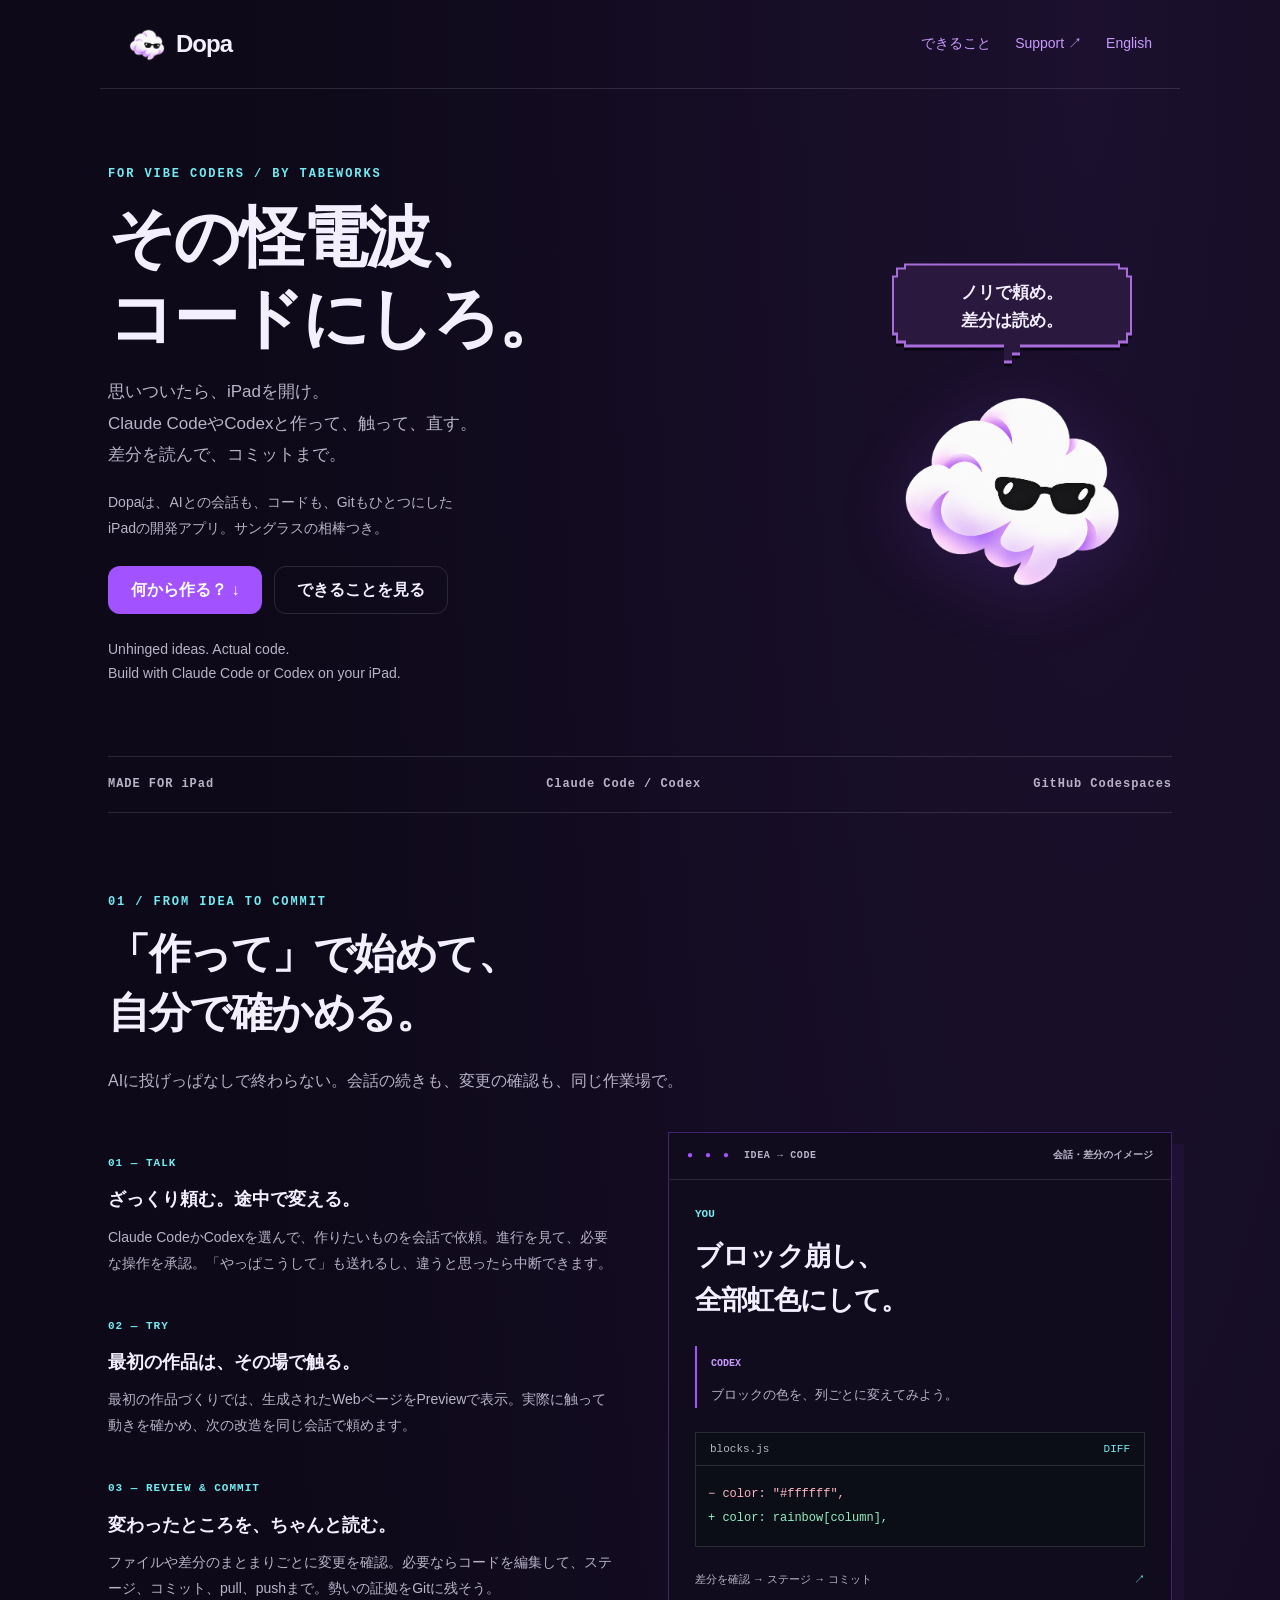
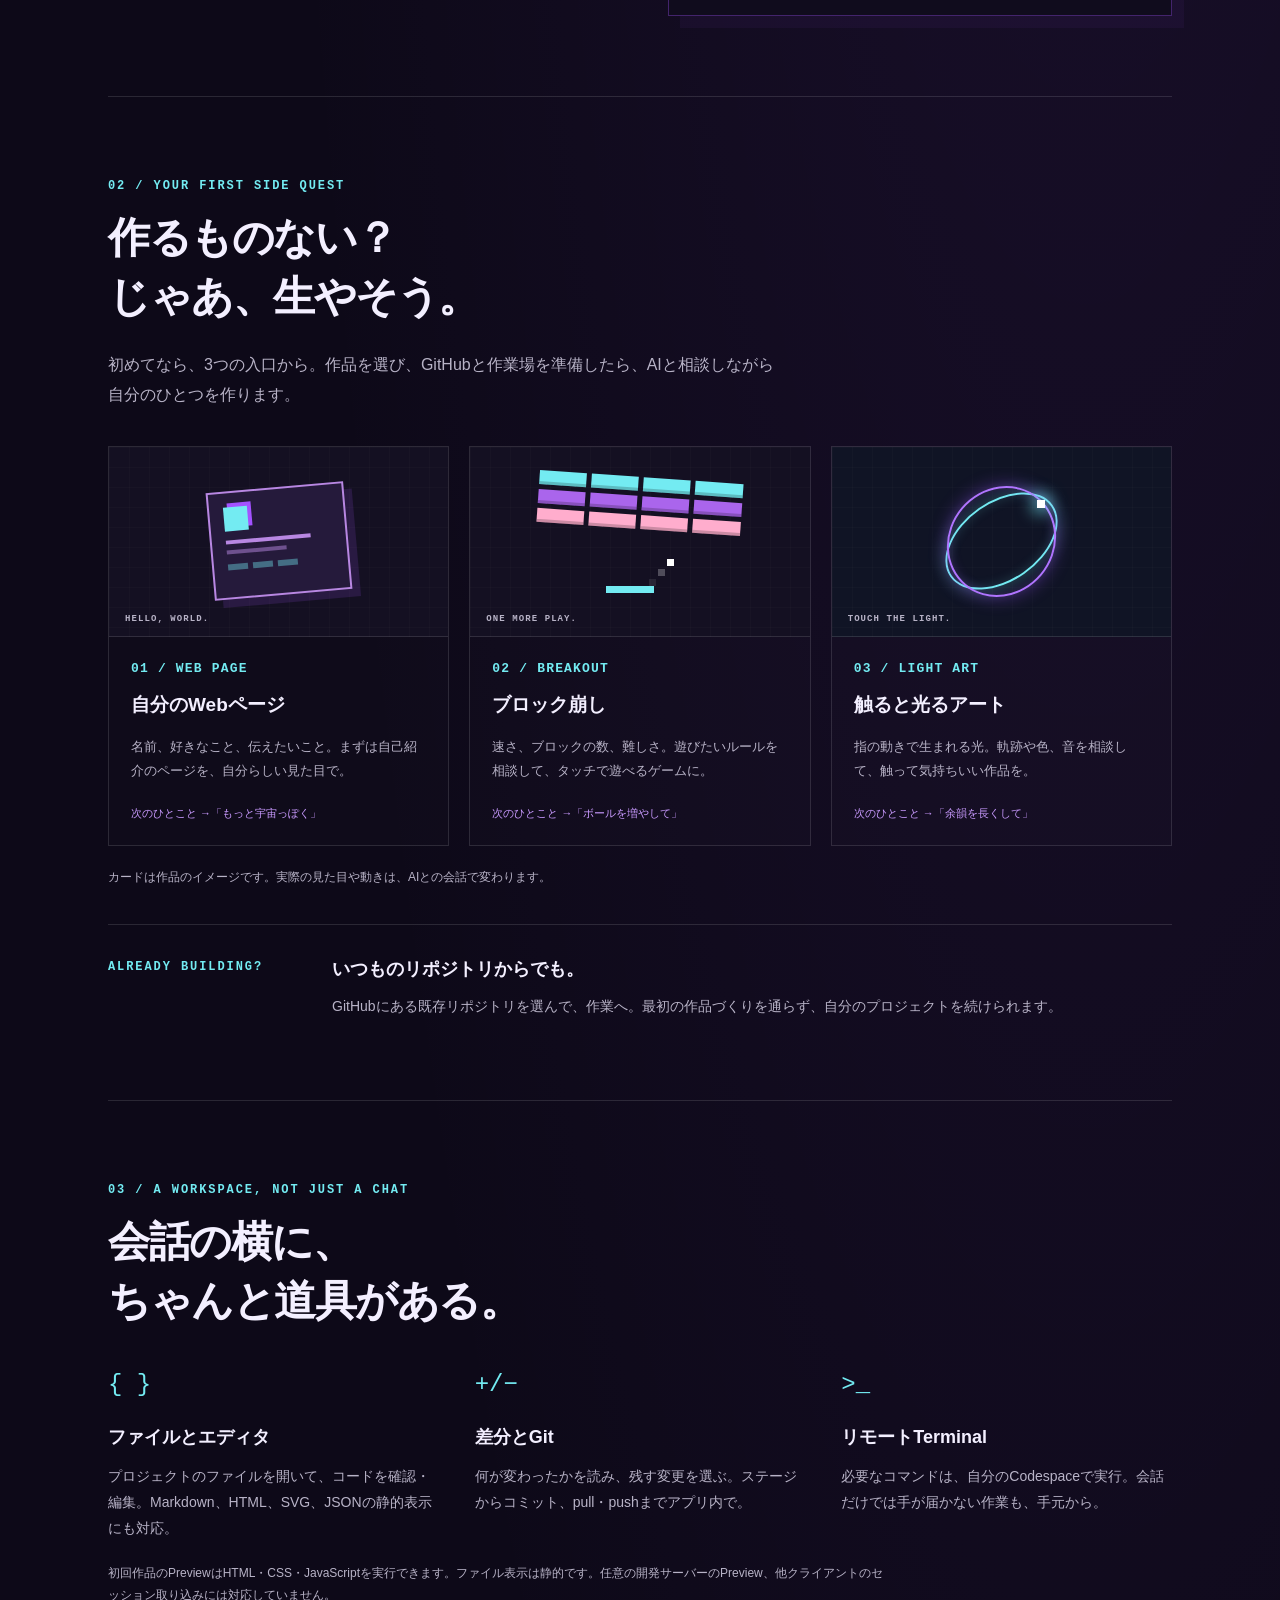
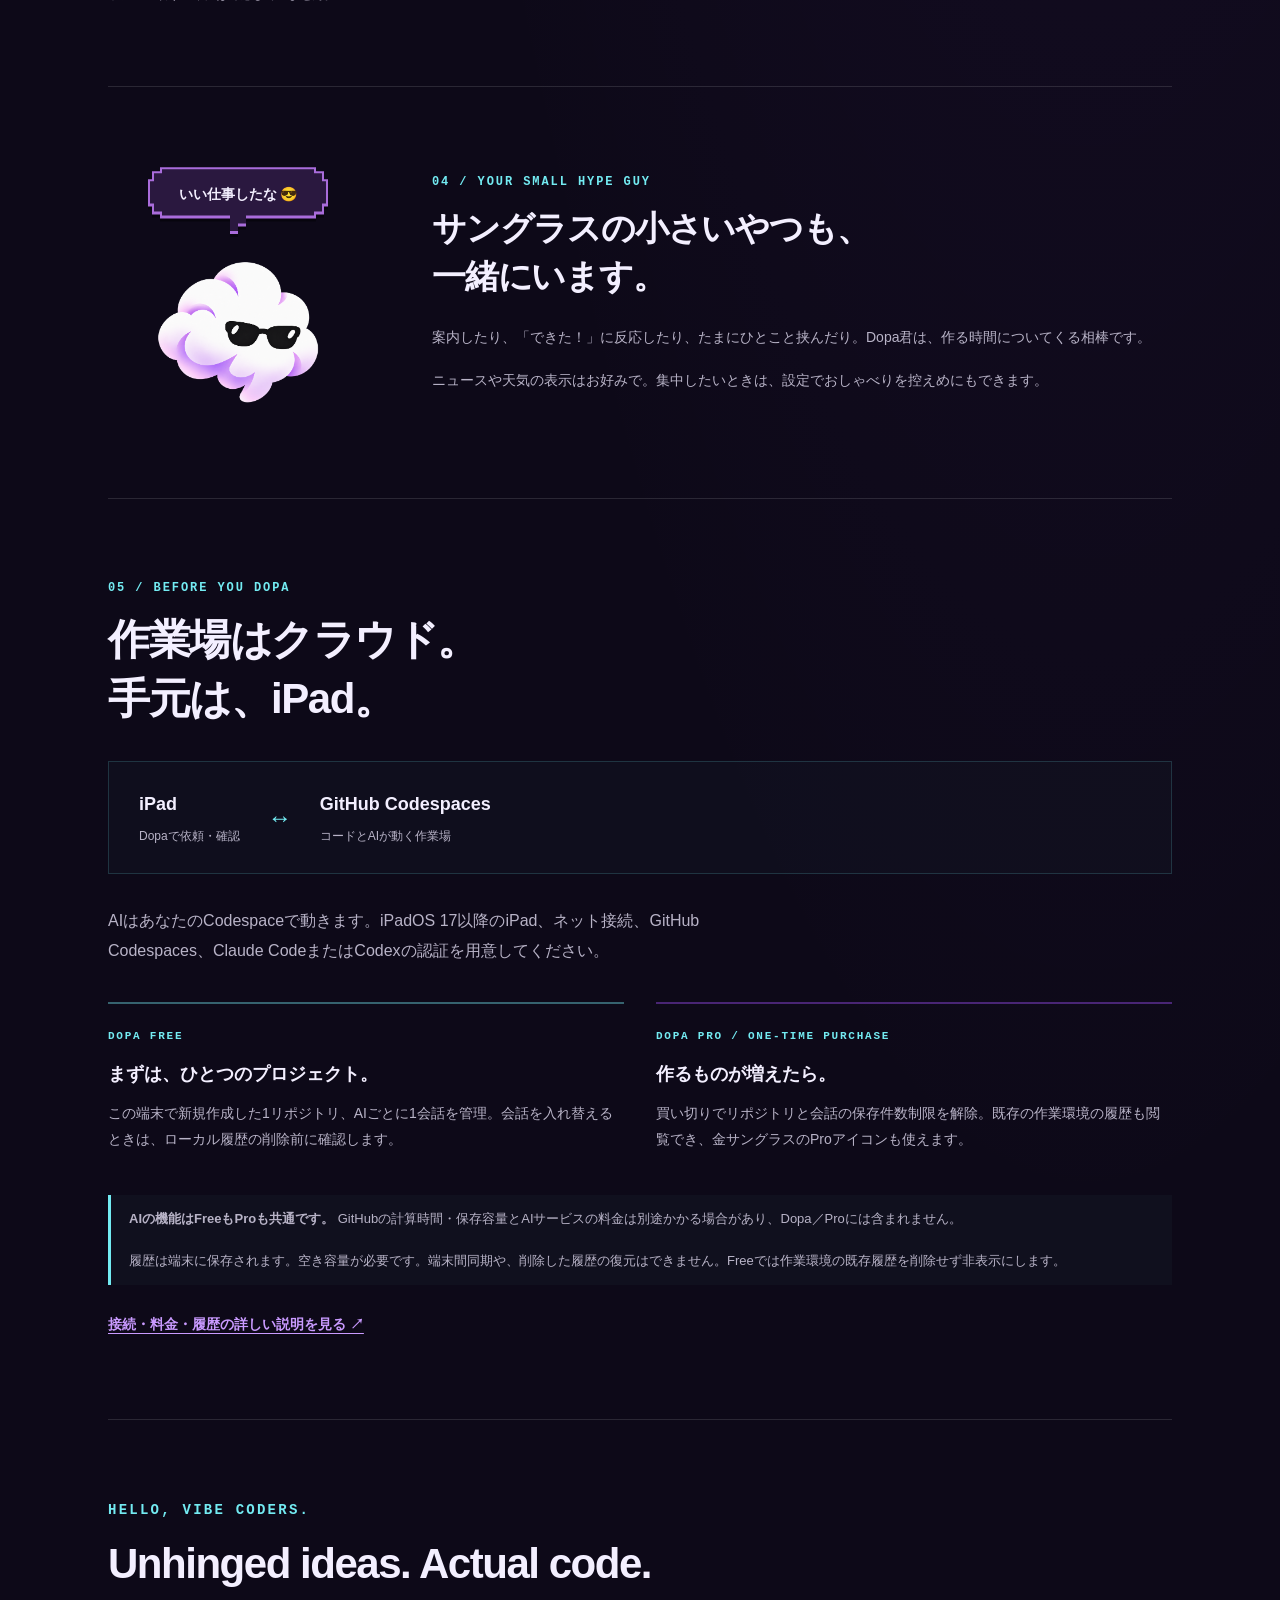
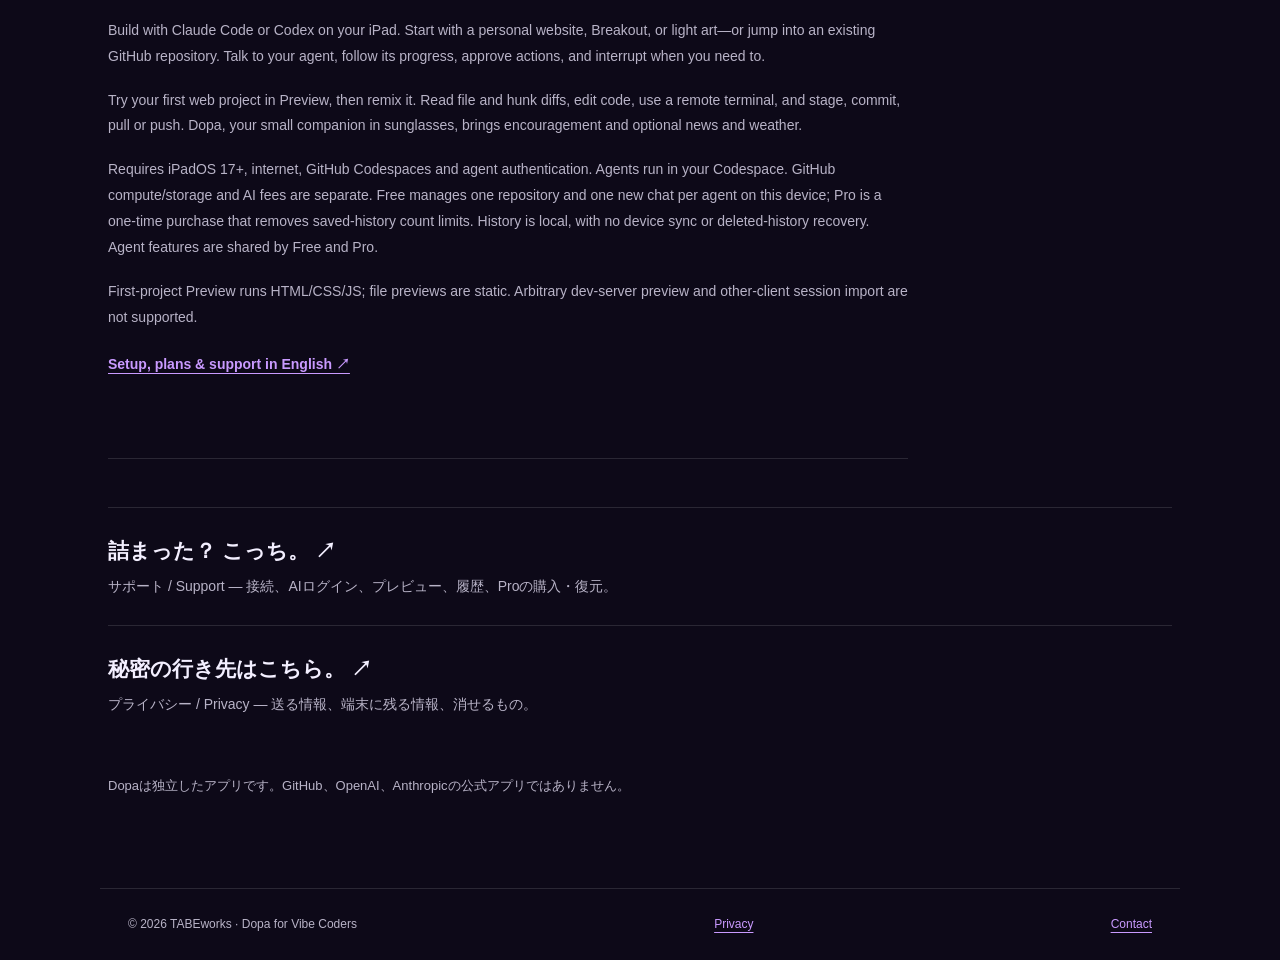
==== commit c9b0c27b: "Bust stylesheet cache and constrain companion artwork" ====
--- a/index.html
+++ b/index.html
@@ -7,7 +7,7 @@
 <meta name="theme-color" content="#0d0918">
 <title>Dopa — その怪電波、コードにしろ。 | TABEworks</title>
 <link rel="icon" href="assets/dopa.png">
-<link rel="stylesheet" href="style.css">
+<link rel="stylesheet" href="style.css?v=a4b001758af9">
 </head>
 <body>
 <a class="skip" href="#main">本文へ / Skip to content</a>
@@ -40,7 +40,7 @@
 
 <section class="home-section" aria-labelledby="tools-title"><p class="eyebrow">03 / A WORKSPACE, NOT JUST A CHAT</p><h2 id="tools-title">会話の横に、<br>ちゃんと道具がある。</h2><div class="tool-grid"><article><span class="tool-symbol" aria-hidden="true">{ }</span><h3>ファイルとエディタ</h3><p>プロジェクトのファイルを開いて、コードを確認・編集。Markdown、HTML、SVG、JSONの静的表示にも対応。</p></article><article><span class="tool-symbol" aria-hidden="true">+/−</span><h3>差分とGit</h3><p>何が変わったかを読み、残す変更を選ぶ。ステージからコミット、pull・pushまでアプリ内で。</p></article><article><span class="tool-symbol" aria-hidden="true">&gt;_</span><h3>リモートTerminal</h3><p>必要なコマンドは、自分のCodespaceで実行。会話だけでは手が届かない作業も、手元から。</p></article></div><p class="section-footnote">初回作品のPreviewはHTML・CSS・JavaScriptを実行できます。ファイル表示は静的です。任意の開発サーバーのPreview、他クライアントのセッション取り込みには対応していません。</p></section>
 
-<section class="companion home-section" aria-labelledby="companion-title"><div class="companion-art"><p class="speech">いい仕事したな 😎</p><img src="assets/dopa.png" alt="サングラスの相棒、Dopa君" width="1280" height="1280" loading="lazy"></div><div><p class="eyebrow">04 / YOUR SMALL HYPE GUY</p><h2 id="companion-title">サングラスの小さいやつも、<br>一緒にいます。</h2><p>案内したり、「できた！」に反応したり、たまにひとこと挟んだり。Dopa君は、作る時間についてくる相棒です。</p><p>ニュースや天気の表示はお好みで。集中したいときは、設定でおしゃべりを控えめにもできます。</p></div></section>
+<section class="companion home-section" aria-labelledby="companion-title"><div class="companion-art"><p class="speech">いい仕事したな 😎</p><img src="assets/dopa.png" alt="サングラスの相棒、Dopa君" width="180" height="180" style="max-width:100%;height:auto" loading="lazy"></div><div><p class="eyebrow">04 / YOUR SMALL HYPE GUY</p><h2 id="companion-title">サングラスの小さいやつも、<br>一緒にいます。</h2><p>案内したり、「できた！」に反応したり、たまにひとこと挟んだり。Dopa君は、作る時間についてくる相棒です。</p><p>ニュースや天気の表示はお好みで。集中したいときは、設定でおしゃべりを控えめにもできます。</p></div></section>
 
 <section class="home-section" aria-labelledby="start-title"><p class="eyebrow">05 / BEFORE YOU DOPA</p><h2 id="start-title">作業場はクラウド。<br>手元は、iPad。</h2><div class="setup-flow" aria-label="実行の仕組み"><span>iPad<span class="setup-detail">Dopaで依頼・確認</span></span><span class="setup-arrow" aria-hidden="true">↔</span><span>GitHub Codespaces<span class="setup-detail">コードとAIが動く作業場</span></span></div><p class="section-intro">AIはあなたのCodespaceで動きます。iPadOS 17以降のiPad、ネット接続、GitHub Codespaces、Claude CodeまたはCodexの認証を用意してください。</p><div class="plan-grid"><article><p class="eyebrow">DOPA FREE</p><h3>まずは、ひとつのプロジェクト。</h3><p>この端末で新規作成した1リポジトリ、AIごとに1会話を管理。会話を入れ替えるときは、ローカル履歴の削除前に確認します。</p></article><article><p class="eyebrow">DOPA PRO / ONE-TIME PURCHASE</p><h3>作るものが増えたら。</h3><p>買い切りでリポジトリと会話の保存件数制限を解除。既存の作業環境の履歴も閲覧でき、金サングラスのProアイコンも使えます。</p></article></div><div class="notice"><p><strong>AIの機能はFreeもProも共通です。</strong> GitHubの計算時間・保存容量とAIサービスの料金は別途かかる場合があり、Dopa／Proには含まれません。</p><p>履歴は端末に保存されます。空き容量が必要です。端末間同期や、削除した履歴の復元はできません。Freeでは作業環境の既存履歴を削除せず非表示にします。</p></div><a class="text-link" href="support.html">接続・料金・履歴の詳しい説明を見る ↗</a></section>
 
--- a/style.css
+++ b/style.css
@@ -8,7 +8,7 @@
 /* Product home */
 .home{max-width:1120px;padding-top:76px}
 .home .hero{grid-template-columns:minmax(0,1fr) 320px;gap:48px;margin-bottom:52px}
-.home .hero aside{align-self:center}
+.home .hero aside{align-self:center;justify-self:center;width:100%;max-width:240px}
 .home .hero .speech{max-width:260px;margin-inline:auto;font-size:17px}
 .home .hero .mascot{display:block;margin-top:-2px}
 .hero-caption{font-size:14px;line-height:1.9}
@@ -74,7 +74,8 @@
 .tool-grid h3{margin:18px 0 10px}
 .tool-grid p{font-size:14px;margin:0}
 .companion{display:grid;grid-template-columns:260px minmax(0,1fr);align-items:center;gap:64px}
-.companion-art img{width:100%;height:auto;display:block}
+.companion-art{width:180px;max-width:100%;justify-self:center}
+.companion-art img{width:100%;max-width:180px;height:auto;display:block}
 .companion-art .speech{max-width:230px;margin-inline:auto}
 .companion h2{font-size:clamp(25px,3vw,34px)}
 .companion p{font-size:14px}
@@ -127,7 +128,7 @@
 .tool-symbol{grid-row:1 / 3;margin-top:4px}
 .tool-grid h3{margin:0 0 8px}
 .companion{grid-template-columns:1fr;gap:24px}
-.companion-art{width:190px;justify-self:center}
+.companion-art{width:160px;justify-self:center}
 .companion h2{font-size:27px}
 .setup-flow{gap:16px;padding:20px 16px;flex-wrap:wrap}
 .setup-flow>span{font-size:15px}
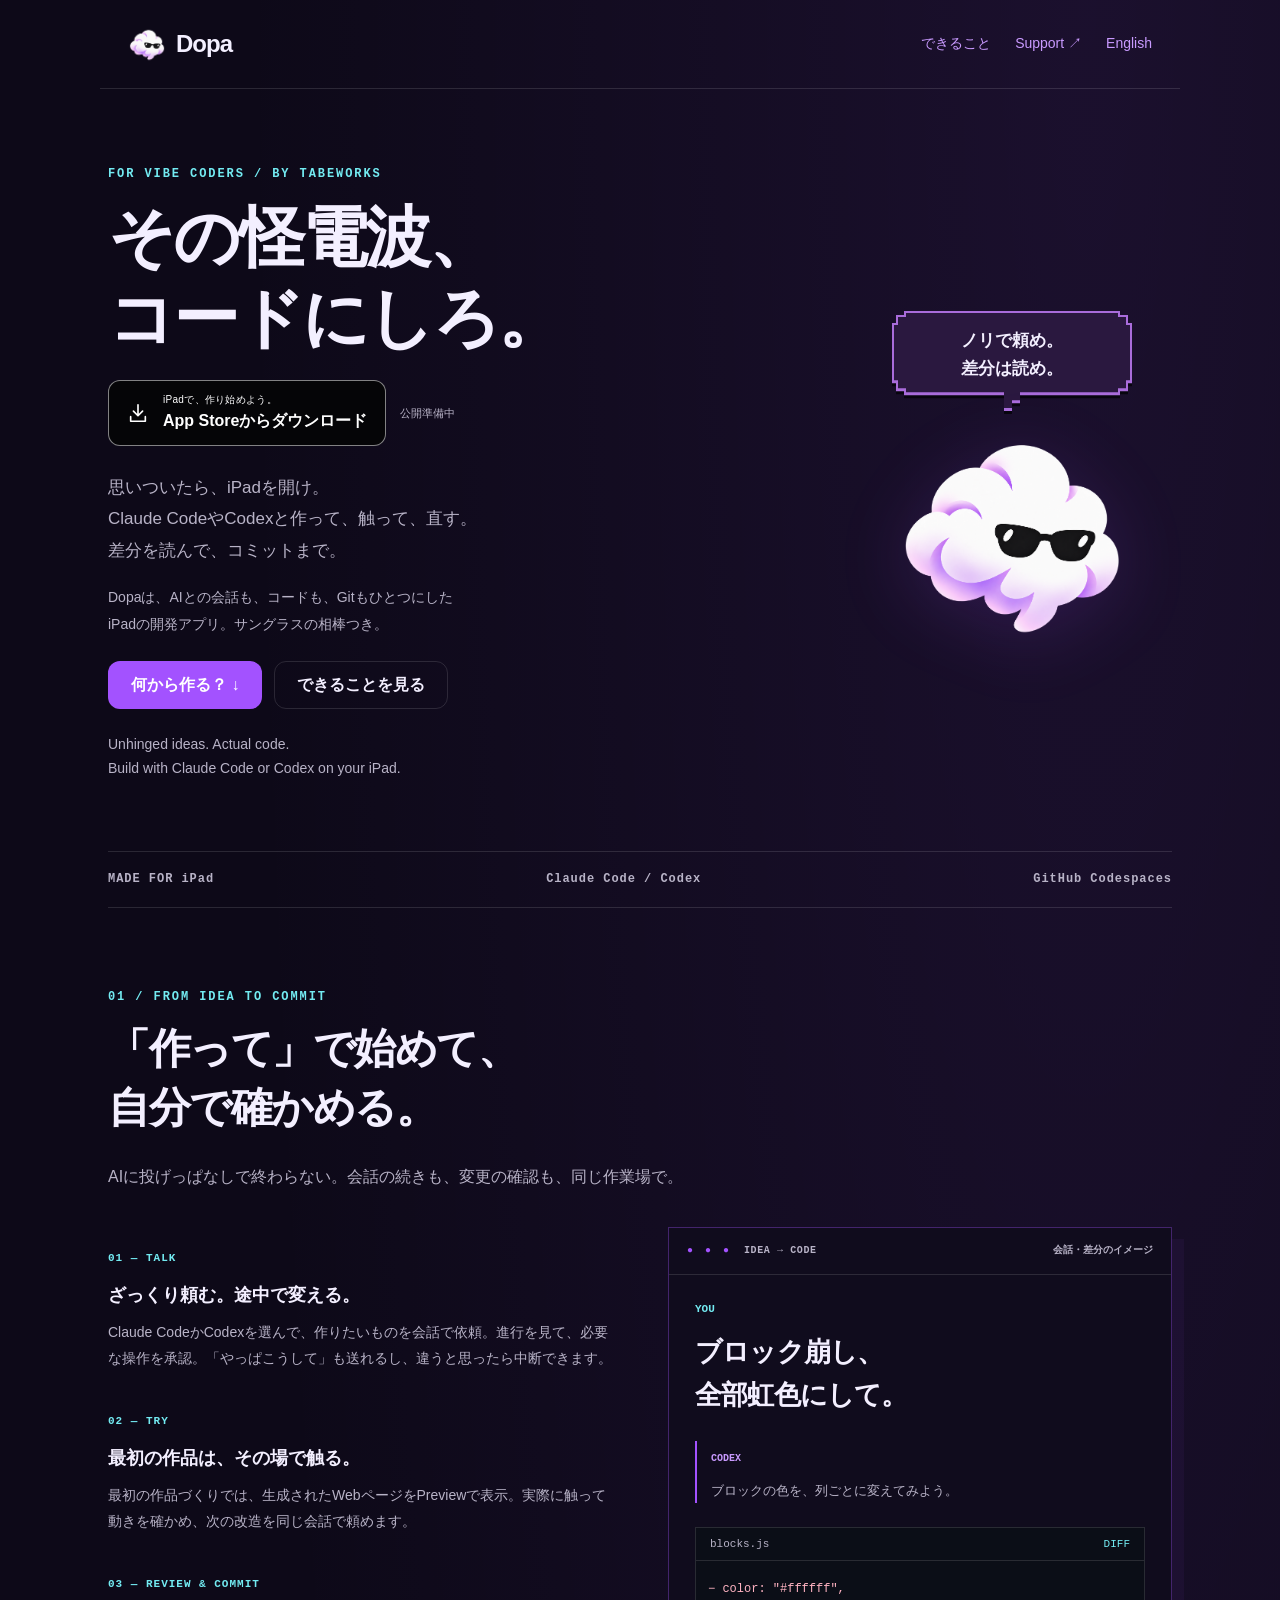
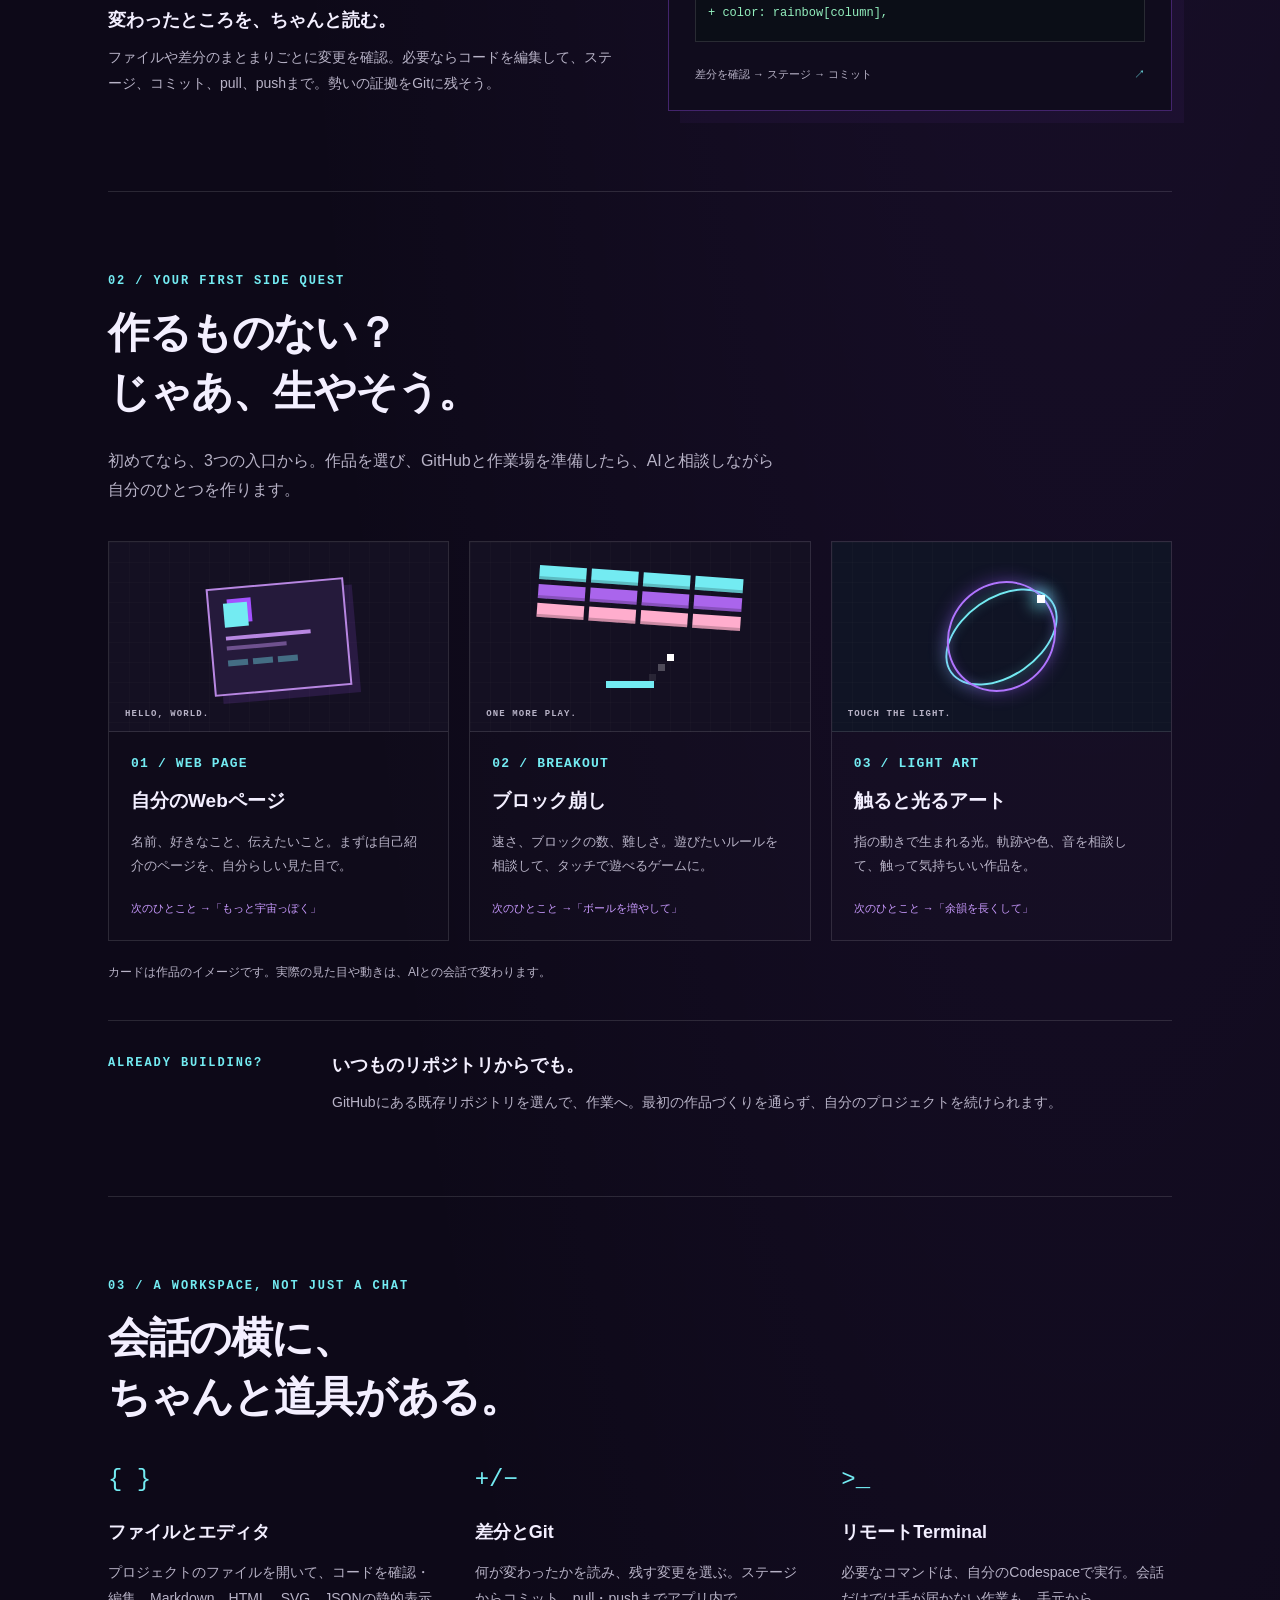
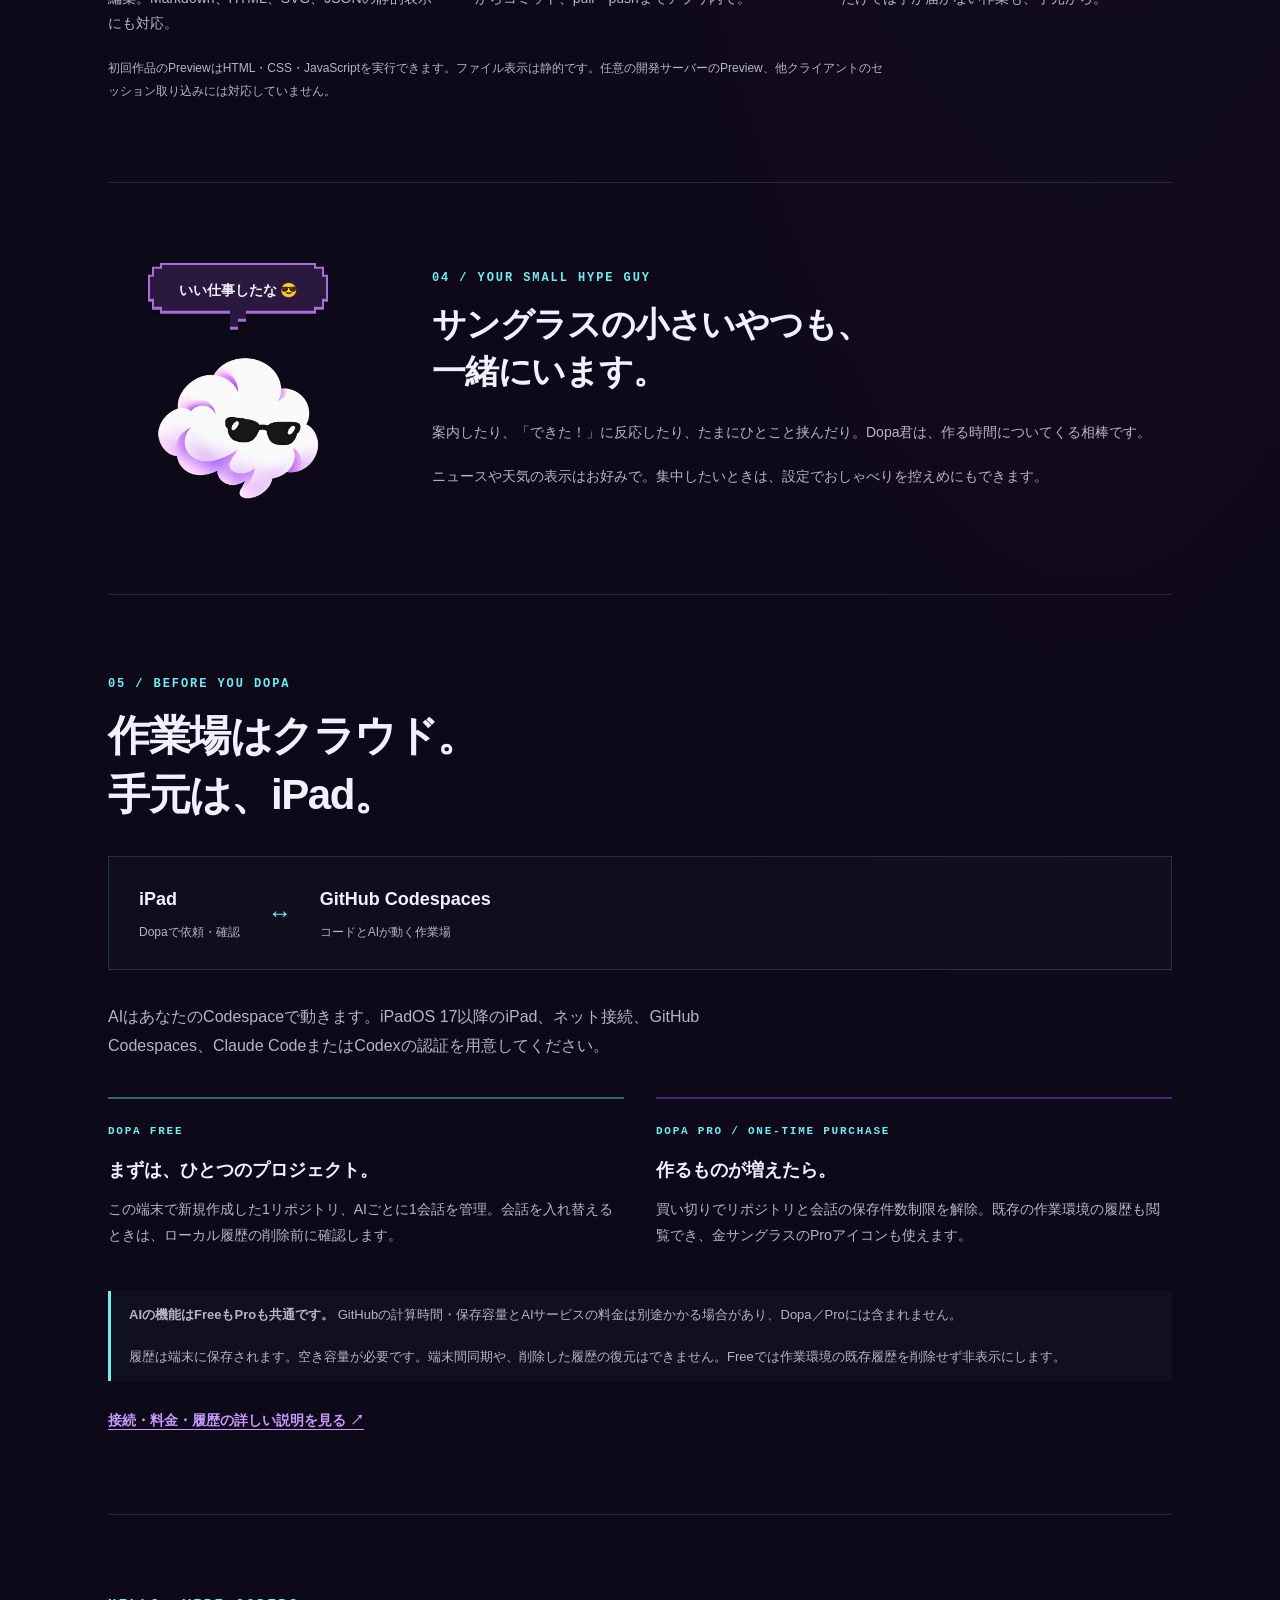
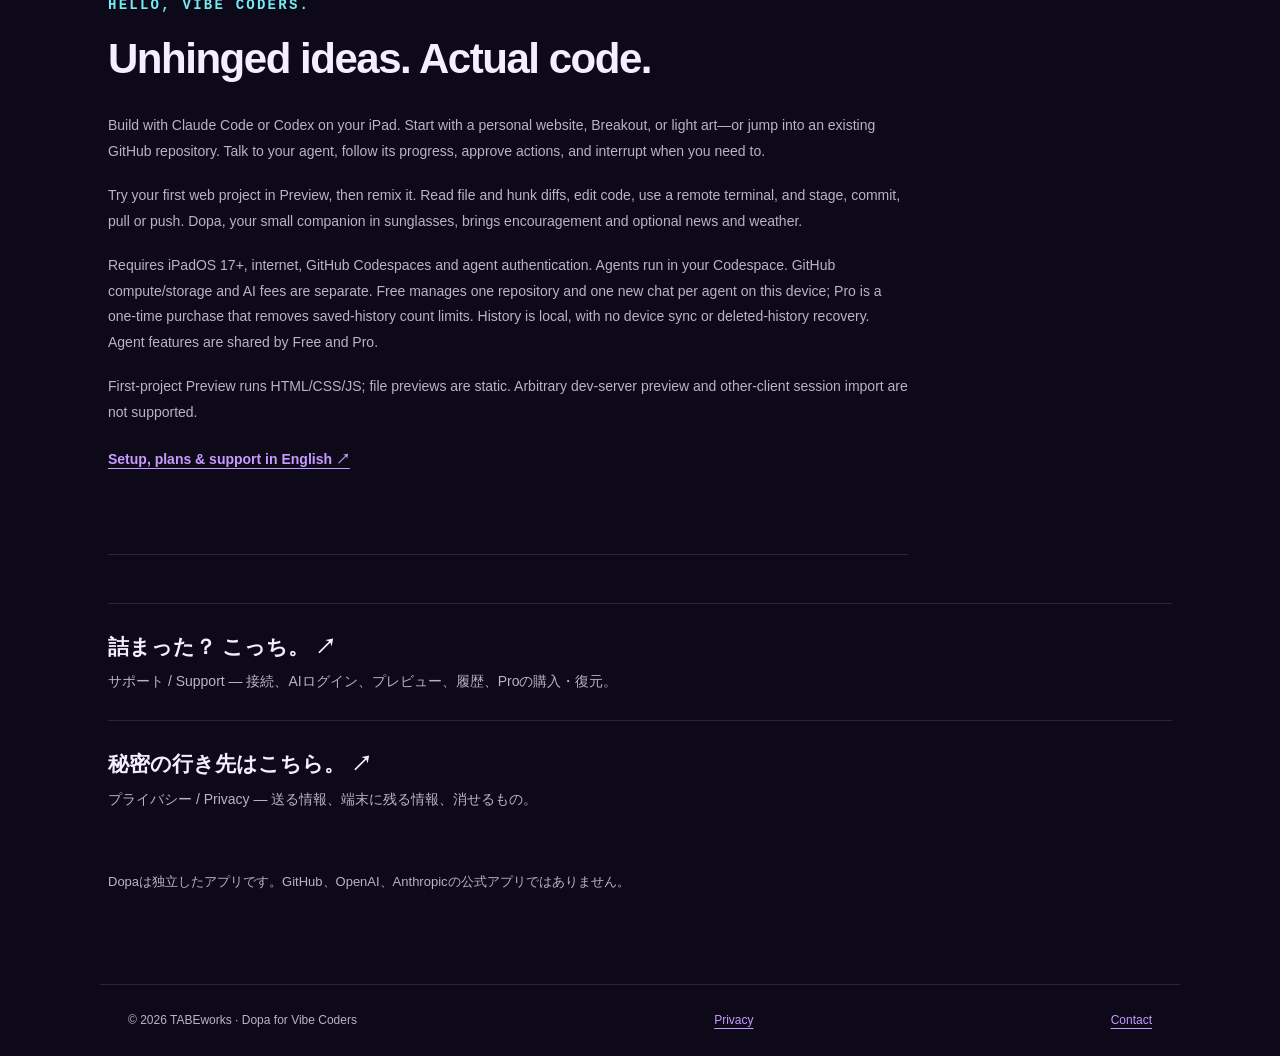
==== commit 25b0703f: "Add above-the-fold App Store download link" ====
--- a/index.html
+++ b/index.html
@@ -7,14 +7,20 @@
 <meta name="theme-color" content="#0d0918">
 <title>Dopa — その怪電波、コードにしろ。 | TABEworks</title>
 <link rel="icon" href="assets/dopa.png">
-<link rel="stylesheet" href="style.css?v=a4b001758af9">
+<link rel="stylesheet" href="style.css?v=201556838175">
 </head>
 <body>
 <a class="skip" href="#main">本文へ / Skip to content</a>
 <header class="site-header"><a class="brand" href="./"><img src="assets/dopa.png" alt="" width="38" height="38">Dopa</a><nav aria-label="Main"><a href="#features">できること</a><a href="support.html">Support ↗</a><a href="#english" lang="en">English</a></nav></header>
 <main id="main" class="home">
 <section class="hero" aria-labelledby="hero-title">
-  <div><p class="eyebrow">FOR VIBE CODERS / BY TABEWORKS</p><h1 id="hero-title">その怪電波、<br>コードにしろ。</h1><p class="lead">思いついたら、iPadを開け。<br>Claude CodeやCodexと作って、触って、直す。<br>差分を読んで、コミットまで。</p><p class="hero-caption">Dopaは、AIとの会話も、コードも、Gitもひとつにした<br class="desktop-break">iPadの開発アプリ。サングラスの相棒つき。</p><div class="actions"><a class="button" href="#first-build">何から作る？ ↓</a><a class="button secondary" href="#features">できることを見る</a></div><p class="en" lang="en">Unhinged ideas. Actual code.<br>Build with Claude Code or Codex on your iPad.</p></div>
+  <div><p class="eyebrow">FOR VIBE CODERS / BY TABEWORKS</p><h1 id="hero-title">その怪電波、<br>コードにしろ。</h1>
+    <div class="store-cta">
+      <!-- Replace the placeholder App Store ID when the listing is ready. -->
+      <a class="store-button" href="https://apps.apple.com/app/id0000000000" aria-label="App Storeからダウンロード（公開準備中）"><svg width="22" height="22" viewBox="0 0 24 24" fill="none" stroke="currentColor" stroke-width="1.8" stroke-linecap="round" stroke-linejoin="round" aria-hidden="true"><path d="M12 3v12m-5-5 5 5 5-5M4 16v5h16v-5"/></svg><span><span class="store-caption">iPadで、作り始めよう。</span><span class="store-title">App Storeからダウンロード</span></span></a>
+      <span class="store-status">公開準備中</span>
+    </div>
+    <p class="lead">思いついたら、iPadを開け。<br>Claude CodeやCodexと作って、触って、直す。<br>差分を読んで、コミットまで。</p><p class="hero-caption">Dopaは、AIとの会話も、コードも、Gitもひとつにした<br class="desktop-break">iPadの開発アプリ。サングラスの相棒つき。</p><div class="actions"><a class="button" href="#first-build">何から作る？ ↓</a><a class="button secondary" href="#features">できることを見る</a></div><p class="en" lang="en">Unhinged ideas. Actual code.<br>Build with Claude Code or Codex on your iPad.</p></div>
   <aside><p class="speech">ノリで頼め。<br>差分は読め。</p><img class="mascot" src="assets/dopa.png" alt="黒いサングラスをかけた、白と紫の雲の相棒Dopa君" width="1280" height="1280"></aside>
 </section>
 <div class="platform-strip" aria-label="対応環境"><span>MADE FOR iPad</span><span>Claude Code / Codex</span><span>GitHub Codespaces</span></div>
--- a/style.css
+++ b/style.css
@@ -147,3 +147,13 @@
 .setup-detail{font-size:10px}
 .demo-diff pre{font-size:10px;padding-inline:8px}
 }
+
+/* Keep the download destination near the headline, including on narrow screens. */
+.store-cta{display:flex;align-items:center;flex-wrap:wrap;gap:10px 14px;margin:22px 0 26px}
+.store-button{display:inline-flex;align-items:center;gap:14px;min-height:64px;max-width:100%;padding:12px 18px;border:1px solid #ffffff80;border-radius:12px;background:#050507;color:#fff;text-decoration:none;line-height:1.4}
+.store-button:hover{background:#1b1724;border-color:var(--cyan);color:#fff}
+.store-button svg{flex-shrink:0}
+.store-caption{display:block;font-size:10px;font-weight:500;letter-spacing:.03em}
+.store-title{display:block;margin-top:3px;font-size:16px;font-weight:700}
+.store-status{font-size:11px;color:var(--muted)}
+@media(max-width:360px){.store-button{padding-inline:14px;gap:10px}.store-title{font-size:14px}}
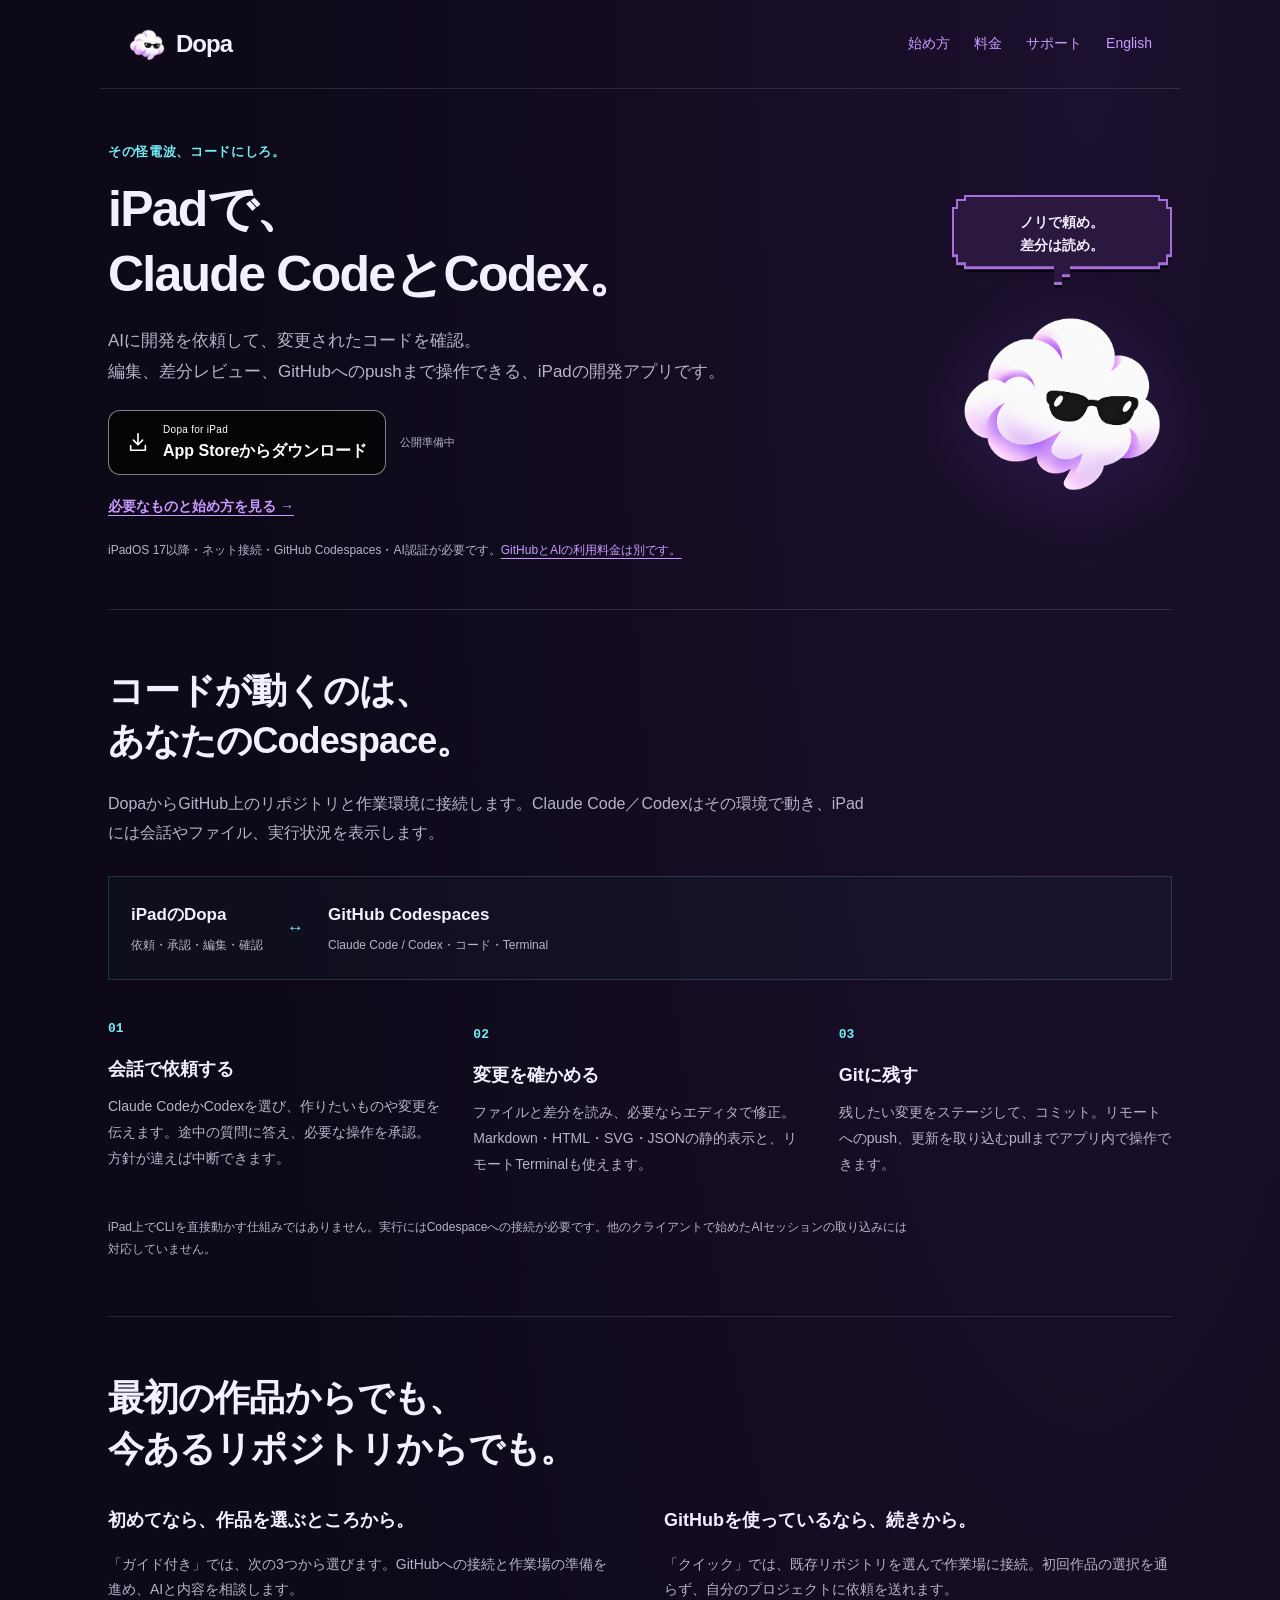
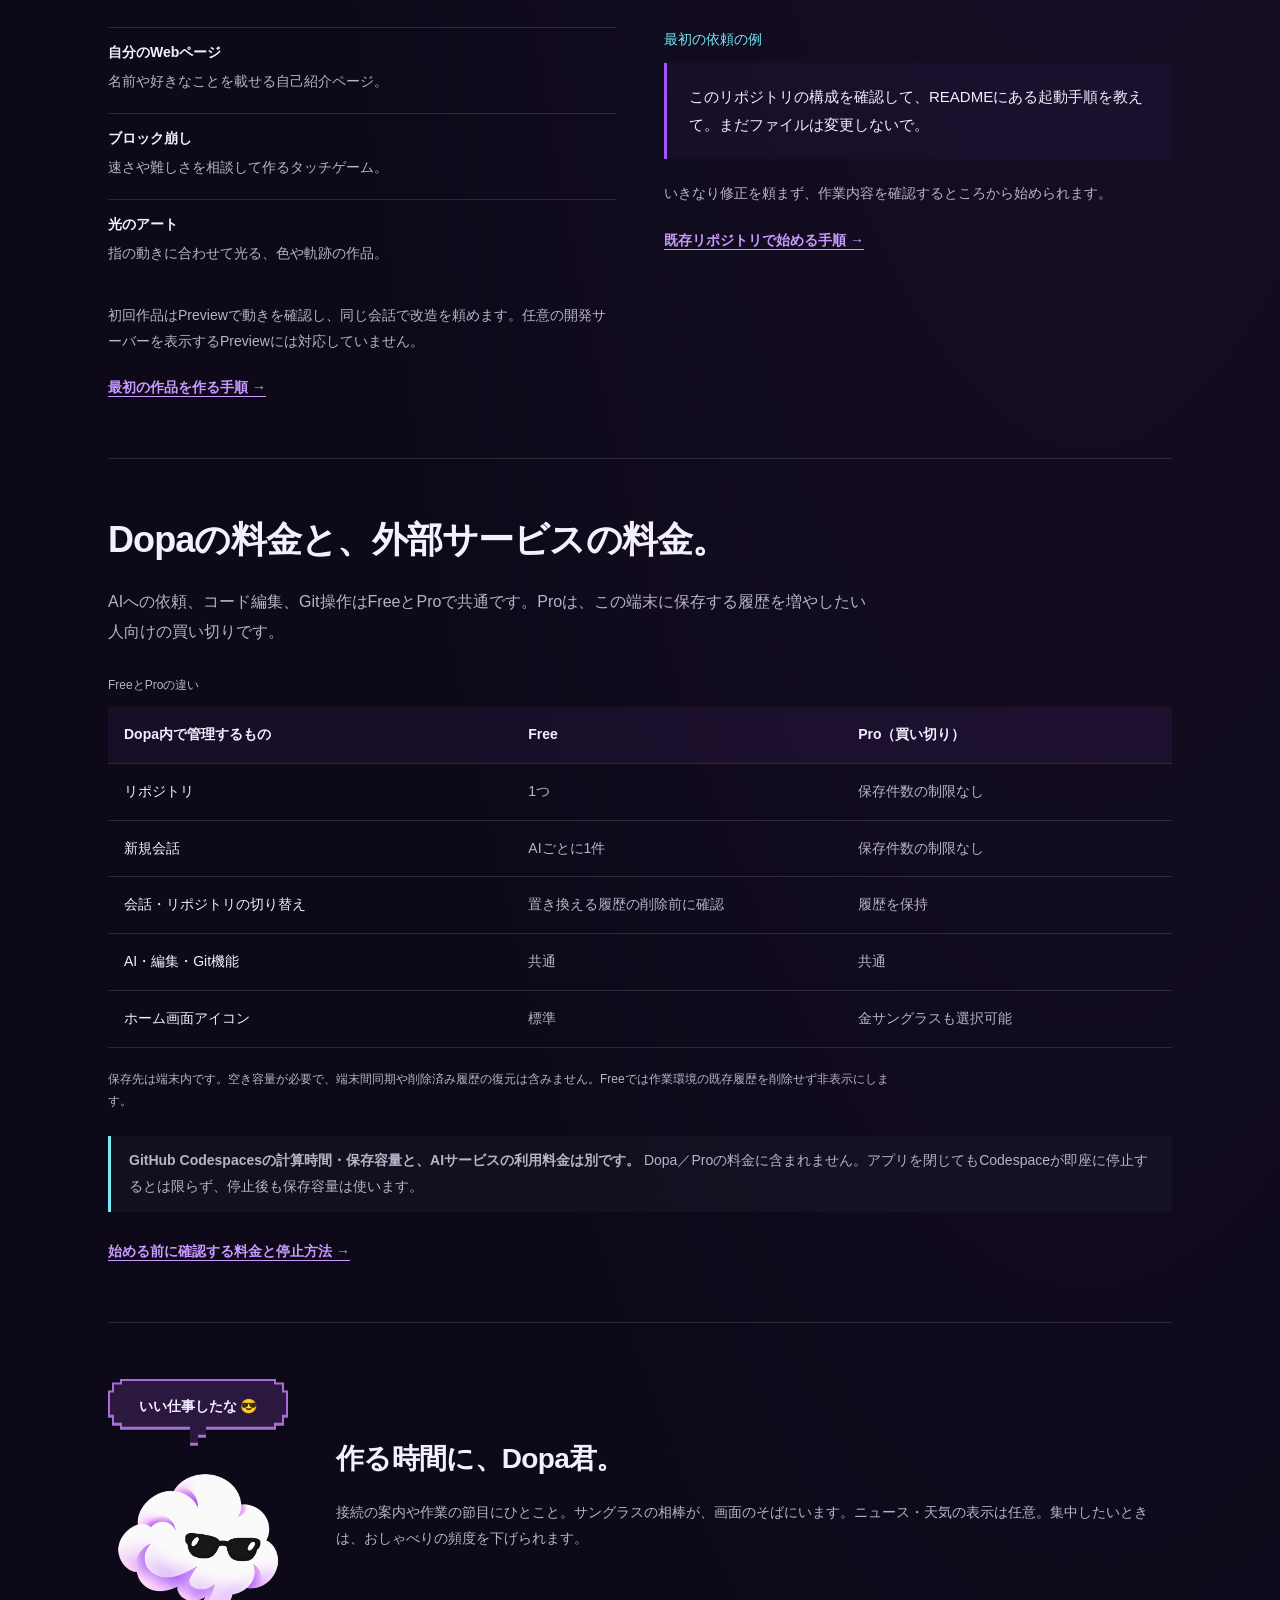
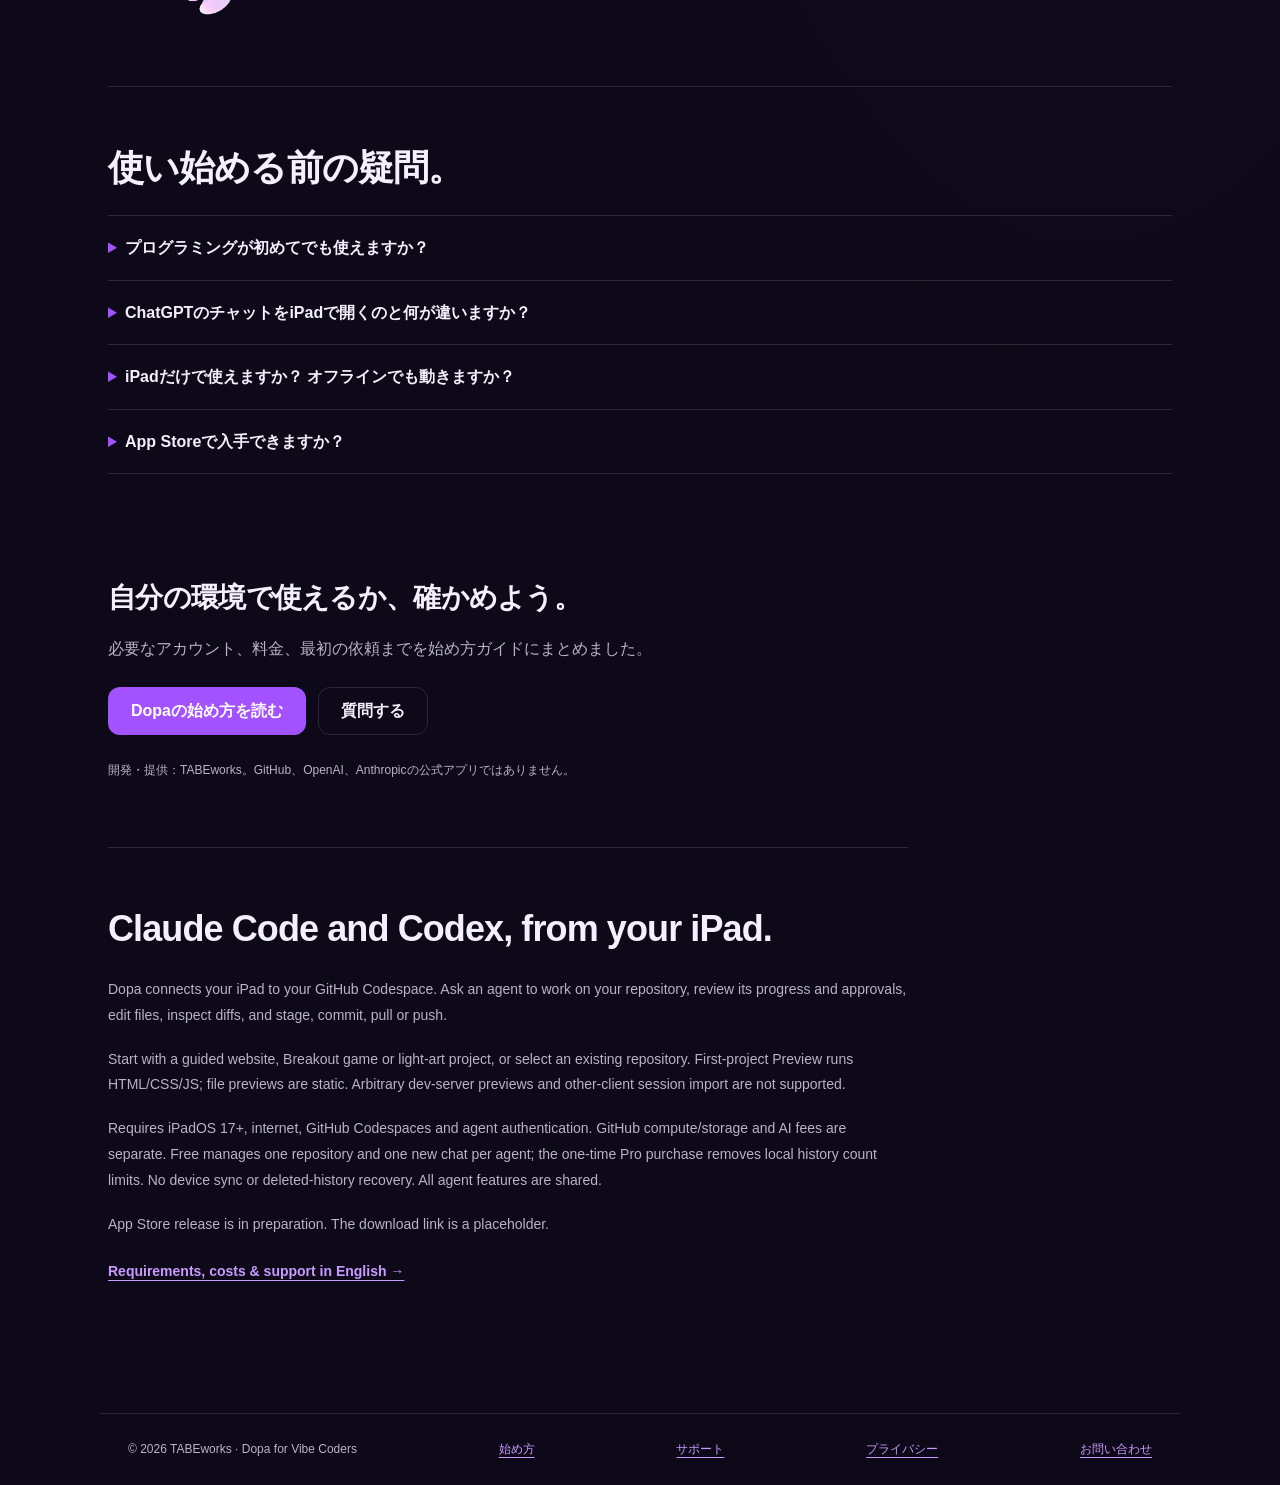
==== commit e8931ab4: "Clarify product content and add discoverable getting-started guide" ====
--- a/index.html
+++ b/index.html
@@ -3,57 +3,92 @@
 <head>
 <meta charset="utf-8">
 <meta name="viewport" content="width=device-width,initial-scale=1">
-<meta name="description" content="Dopa for Vibe Coders。iPadからClaude Code・Codexとコードを作り、プレビュー、差分確認、コミットまで。最初のWebページから、いつものGitHubリポジトリまで。">
+<title>Dopa — iPadでClaude Code・Codexを使う開発アプリ</title>
+<meta name="description" content="iPadからClaude Code・Codexに開発を依頼。コード編集、差分確認、Git操作までDopaで。GitHub Codespacesを使う仕組み、始め方、FreeとProの違いを紹介します。">
 <meta name="theme-color" content="#0d0918">
-<title>Dopa — その怪電波、コードにしろ。 | TABEworks</title>
+<link rel="canonical" href="https://tabeworks.github.io/dopa-site/">
+<meta property="og:type" content="website">
+<meta property="og:site_name" content="Dopa for Vibe Coders">
+<meta property="og:locale" content="ja_JP">
+<meta property="og:title" content="Dopa — iPadでClaude Code・Codexを使う開発アプリ">
+<meta property="og:description" content="iPadからClaude Code・Codexに開発を依頼。コード編集、差分確認、Git操作までDopaで。GitHub Codespacesを使う仕組み、始め方、FreeとProの違いを紹介します。">
+<meta property="og:url" content="https://tabeworks.github.io/dopa-site/">
+<meta property="og:image" content="https://tabeworks.github.io/dopa-site/assets/dopa.png">
+<meta property="og:image:width" content="1280">
+<meta property="og:image:height" content="1280">
+<meta property="og:image:alt" content="Dopaのサングラスをかけたマスコット">
+<meta name="twitter:card" content="summary">
 <link rel="icon" href="assets/dopa.png">
-<link rel="stylesheet" href="style.css?v=201556838175">
+<link rel="stylesheet" href="style.css?v=014a65d426fb">
 </head>
 <body>
 <a class="skip" href="#main">本文へ / Skip to content</a>
-<header class="site-header"><a class="brand" href="./"><img src="assets/dopa.png" alt="" width="38" height="38">Dopa</a><nav aria-label="Main"><a href="#features">できること</a><a href="support.html">Support ↗</a><a href="#english" lang="en">English</a></nav></header>
+<header class="site-header"><a class="brand" href="./"><img src="assets/dopa.png" alt="" width="38" height="38">Dopa</a><nav aria-label="メインナビゲーション"><a href="getting-started.html">始め方</a><a href="./#plans">料金</a><a href="support.html">サポート</a><a href="./#english" lang="en">English</a></nav></header>
 <main id="main" class="home">
 <section class="hero" aria-labelledby="hero-title">
-  <div><p class="eyebrow">FOR VIBE CODERS / BY TABEWORKS</p><h1 id="hero-title">その怪電波、<br>コードにしろ。</h1>
-    <div class="store-cta">
+  <div>
+    <p class="eyebrow brand-line">その怪電波、コードにしろ。</p>
+    <h1 id="hero-title">iPadで、<br>Claude CodeとCodex。</h1>
+    <p class="lead">AIに開発を依頼して、変更されたコードを確認。<br>編集、差分レビュー、GitHubへのpushまで操作できる、iPadの開発アプリです。</p>
+<div class="store-cta">
       <!-- Replace the placeholder App Store ID when the listing is ready. -->
-      <a class="store-button" href="https://apps.apple.com/app/id0000000000" aria-label="App Storeからダウンロード（公開準備中）"><svg width="22" height="22" viewBox="0 0 24 24" fill="none" stroke="currentColor" stroke-width="1.8" stroke-linecap="round" stroke-linejoin="round" aria-hidden="true"><path d="M12 3v12m-5-5 5 5 5-5M4 16v5h16v-5"/></svg><span><span class="store-caption">iPadで、作り始めよう。</span><span class="store-title">App Storeからダウンロード</span></span></a>
+      <a class="store-button" href="https://apps.apple.com/app/id0000000000" aria-label="App Storeからダウンロード（公開準備中）"><svg width="22" height="22" viewBox="0 0 24 24" fill="none" stroke="currentColor" stroke-width="1.8" stroke-linecap="round" stroke-linejoin="round" aria-hidden="true"><path d="M12 3v12m-5-5 5 5 5-5M4 16v5h16v-5"/></svg><span><span class="store-caption">Dopa for iPad</span><span class="store-title">App Storeからダウンロード</span></span></a>
       <span class="store-status">公開準備中</span>
     </div>
-    <p class="lead">思いついたら、iPadを開け。<br>Claude CodeやCodexと作って、触って、直す。<br>差分を読んで、コミットまで。</p><p class="hero-caption">Dopaは、AIとの会話も、コードも、Gitもひとつにした<br class="desktop-break">iPadの開発アプリ。サングラスの相棒つき。</p><div class="actions"><a class="button" href="#first-build">何から作る？ ↓</a><a class="button secondary" href="#features">できることを見る</a></div><p class="en" lang="en">Unhinged ideas. Actual code.<br>Build with Claude Code or Codex on your iPad.</p></div>
-  <aside><p class="speech">ノリで頼め。<br>差分は読め。</p><img class="mascot" src="assets/dopa.png" alt="黒いサングラスをかけた、白と紫の雲の相棒Dopa君" width="1280" height="1280"></aside>
+    <a class="text-link" href="getting-started.html">必要なものと始め方を見る →</a>
+    <p class="hero-requirements">iPadOS 17以降・ネット接続・GitHub Codespaces・AI認証が必要です。<a href="#plans">GitHubとAIの利用料金は別です。</a></p>
+  </div>
+  <aside><p class="speech">ノリで頼め。<br>差分は読め。</p><img class="mascot" src="assets/dopa.png" alt="サングラスの相棒、Dopa君" width="240" height="240" style="max-width:100%;height:auto"></aside>
 </section>
-<div class="platform-strip" aria-label="対応環境"><span>MADE FOR iPad</span><span>Claude Code / Codex</span><span>GitHub Codespaces</span></div>
 
 <section id="features" class="home-section" aria-labelledby="features-title">
-  <p class="eyebrow">01 / FROM IDEA TO COMMIT</p><h2 id="features-title">「作って」で始めて、<br>自分で確かめる。</h2><p class="section-intro">AIに投げっぱなしで終わらない。会話の続きも、変更の確認も、同じ作業場で。</p>
-  <div class="workflow">
-    <div class="workflow-copy"><article><span class="step-label">01 — TALK</span><h3>ざっくり頼む。途中で変える。</h3><p>Claude CodeかCodexを選んで、作りたいものを会話で依頼。進行を見て、必要な操作を承認。「やっぱこうして」も送れるし、違うと思ったら中断できます。</p></article><article><span class="step-label">02 — TRY</span><h3>最初の作品は、その場で触る。</h3><p>最初の作品づくりでは、生成されたWebページをPreviewで表示。実際に触って動きを確かめ、次の改造を同じ会話で頼めます。</p></article><article><span class="step-label">03 — REVIEW &amp; COMMIT</span><h3>変わったところを、ちゃんと読む。</h3><p>ファイルや差分のまとまりごとに変更を確認。必要ならコードを編集して、ステージ、コミット、pull、pushまで。勢いの証拠をGitに残そう。</p></article></div>
-    <figure class="demo-window"><figcaption><span class="window-dots" aria-hidden="true">● ● ●</span> IDEA → CODE <span class="demo-tag">会話・差分のイメージ</span></figcaption><div class="demo-body"><p class="demo-label">YOU</p><p class="demo-prompt">ブロック崩し、<br>全部虹色にして。</p><div class="demo-agent"><span>CODEX</span><p>ブロックの色を、列ごとに変えてみよう。</p></div><div class="demo-diff"><div class="diff-heading">blocks.js <span>DIFF</span></div><pre><code><span class="removed">− color: "#ffffff",</span>
-<span class="added">+ color: rainbow[column],</span></code></pre></div><div class="demo-bottom"><span>差分を確認 → ステージ → コミット</span><span aria-hidden="true">↗</span></div></div></figure>
+  <h2 id="features-title">コードが動くのは、<br>あなたのCodespace。</h2>
+  <p class="section-intro">DopaからGitHub上のリポジトリと作業環境に接続します。Claude Code／Codexはその環境で動き、iPadには会話やファイル、実行状況を表示します。</p>
+  <div class="setup-flow" aria-label="iPadのDopaから、自分のGitHub Codespaceで動くAIとコードを操作"><span>iPadのDopa<span class="setup-detail">依頼・承認・編集・確認</span></span><span class="setup-arrow" aria-hidden="true">↔</span><span>GitHub Codespaces<span class="setup-detail">Claude Code / Codex・コード・Terminal</span></span></div>
+  <ol class="workflow-steps">
+    <li><h3>会話で依頼する</h3><p>Claude CodeかCodexを選び、作りたいものや変更を伝えます。途中の質問に答え、必要な操作を承認。方針が違えば中断できます。</p></li>
+    <li><h3>変更を確かめる</h3><p>ファイルと差分を読み、必要ならエディタで修正。Markdown・HTML・SVG・JSONの静的表示と、リモートTerminalも使えます。</p></li>
+    <li><h3>Gitに残す</h3><p>残したい変更をステージして、コミット。リモートへのpush、更新を取り込むpullまでアプリ内で操作できます。</p></li>
+  </ol>
+  <p class="section-footnote">iPad上でCLIを直接動かす仕組みではありません。実行にはCodespaceへの接続が必要です。他のクライアントで始めたAIセッションの取り込みには対応していません。</p>
+</section>
+
+<section id="first-build" class="home-section" aria-labelledby="first-title">
+  <h2 id="first-title">最初の作品からでも、<br>今あるリポジトリからでも。</h2>
+  <div class="entry-paths">
+    <article><h3>初めてなら、作品を選ぶところから。</h3><p>「ガイド付き」では、次の3つから選びます。GitHubへの接続と作業場の準備を進め、AIと内容を相談します。</p><ul class="project-list"><li><strong>自分のWebページ</strong><span>名前や好きなことを載せる自己紹介ページ。</span></li><li><strong>ブロック崩し</strong><span>速さや難しさを相談して作るタッチゲーム。</span></li><li><strong>光のアート</strong><span>指の動きに合わせて光る、色や軌跡の作品。</span></li></ul><p>初回作品はPreviewで動きを確認し、同じ会話で改造を頼めます。任意の開発サーバーを表示するPreviewには対応していません。</p><a class="text-link" href="getting-started.html#first-project">最初の作品を作る手順 →</a></article>
+    <article><h3>GitHubを使っているなら、続きから。</h3><p>「クイック」では、既存リポジトリを選んで作業場に接続。初回作品の選択を通らず、自分のプロジェクトに依頼を送れます。</p><p class="example-label">最初の依頼の例</p><blockquote class="request-example">このリポジトリの構成を確認して、READMEにある起動手順を教えて。まだファイルは変更しないで。</blockquote><p>いきなり修正を頼まず、作業内容を確認するところから始められます。</p><a class="text-link" href="getting-started.html#existing-project">既存リポジトリで始める手順 →</a></article>
   </div>
 </section>
 
-<section id="first-build" class="home-section" aria-labelledby="first-title">
-  <p class="eyebrow">02 / YOUR FIRST SIDE QUEST</p><h2 id="first-title">作るものない？<br>じゃあ、生やそう。</h2><p class="section-intro">初めてなら、3つの入口から。作品を選び、GitHubと作業場を準備したら、AIと相談しながら自分のひとつを作ります。</p>
-  <div class="project-grid">
-    <article class="project"><div class="project-art art-web" aria-hidden="true"><div class="mini-page"><div class="mini-avatar"></div><i></i><i></i><div class="mini-links"><b></b><b></b><b></b></div></div><span>HELLO, WORLD.</span></div><div class="project-copy"><p class="step-label">01 / WEB PAGE</p><h3>自分のWebページ</h3><p>名前、好きなこと、伝えたいこと。まずは自己紹介のページを、自分らしい見た目で。</p><p class="remix">次のひとこと →「もっと宇宙っぽく」</p></div></article>
-    <article class="project"><div class="project-art art-game" aria-hidden="true"><div class="bricks"><i></i><i></i><i></i><i></i><i></i><i></i><i></i><i></i><i></i><i></i><i></i><i></i></div><div class="game-ball"></div><div class="game-paddle"></div><span>ONE MORE PLAY.</span></div><div class="project-copy"><p class="step-label">02 / BREAKOUT</p><h3>ブロック崩し</h3><p>速さ、ブロックの数、難しさ。遊びたいルールを相談して、タッチで遊べるゲームに。</p><p class="remix">次のひとこと →「ボールを増やして」</p></div></article>
-    <article class="project"><div class="project-art art-light" aria-hidden="true"><div class="light-orbit orbit-one"></div><div class="light-orbit orbit-two"></div><div class="light-dot"></div><span>TOUCH THE LIGHT.</span></div><div class="project-copy"><p class="step-label">03 / LIGHT ART</p><h3>触ると光るアート</h3><p>指の動きで生まれる光。軌跡や色、音を相談して、触って気持ちいい作品を。</p><p class="remix">次のひとこと →「余韻を長くして」</p></div></article>
-  </div><p class="section-footnote">カードは作品のイメージです。実際の見た目や動きは、AIとの会話で変わります。</p>
-  <div class="existing-repo"><span class="eyebrow">ALREADY BUILDING?</span><div><h3>いつものリポジトリからでも。</h3><p>GitHubにある既存リポジトリを選んで、作業へ。最初の作品づくりを通らず、自分のプロジェクトを続けられます。</p></div></div>
+<section id="plans" class="home-section" aria-labelledby="plans-title">
+  <h2 id="plans-title">Dopaの料金と、外部サービスの料金。</h2>
+  <p class="section-intro">AIへの依頼、コード編集、Git操作はFreeとProで共通です。Proは、この端末に保存する履歴を増やしたい人向けの買い切りです。</p>
+  <div class="table-wrap"><table class="plan-table"><caption>FreeとProの違い</caption><thead><tr><th scope="col">Dopa内で管理するもの</th><th scope="col">Free</th><th scope="col">Pro（買い切り）</th></tr></thead><tbody><tr><th scope="row">リポジトリ</th><td>1つ</td><td>保存件数の制限なし</td></tr><tr><th scope="row">新規会話</th><td>AIごとに1件</td><td>保存件数の制限なし</td></tr><tr><th scope="row">会話・リポジトリの切り替え</th><td>置き換える履歴の削除前に確認</td><td>履歴を保持</td></tr><tr><th scope="row">AI・編集・Git機能</th><td>共通</td><td>共通</td></tr><tr><th scope="row">ホーム画面アイコン</th><td>標準</td><td>金サングラスも選択可能</td></tr></tbody></table></div>
+  <p class="section-footnote">保存先は端末内です。空き容量が必要で、端末間同期や削除済み履歴の復元は含みません。Freeでは作業環境の既存履歴を削除せず非表示にします。</p>
+  <div class="notice"><p><strong>GitHub Codespacesの計算時間・保存容量と、AIサービスの利用料金は別です。</strong> Dopa／Proの料金に含まれません。アプリを閉じてもCodespaceが即座に停止するとは限らず、停止後も保存容量は使います。</p></div>
+  <a class="text-link" href="getting-started.html#costs">始める前に確認する料金と停止方法 →</a>
 </section>
 
-<section class="home-section" aria-labelledby="tools-title"><p class="eyebrow">03 / A WORKSPACE, NOT JUST A CHAT</p><h2 id="tools-title">会話の横に、<br>ちゃんと道具がある。</h2><div class="tool-grid"><article><span class="tool-symbol" aria-hidden="true">{ }</span><h3>ファイルとエディタ</h3><p>プロジェクトのファイルを開いて、コードを確認・編集。Markdown、HTML、SVG、JSONの静的表示にも対応。</p></article><article><span class="tool-symbol" aria-hidden="true">+/−</span><h3>差分とGit</h3><p>何が変わったかを読み、残す変更を選ぶ。ステージからコミット、pull・pushまでアプリ内で。</p></article><article><span class="tool-symbol" aria-hidden="true">&gt;_</span><h3>リモートTerminal</h3><p>必要なコマンドは、自分のCodespaceで実行。会話だけでは手が届かない作業も、手元から。</p></article></div><p class="section-footnote">初回作品のPreviewはHTML・CSS・JavaScriptを実行できます。ファイル表示は静的です。任意の開発サーバーのPreview、他クライアントのセッション取り込みには対応していません。</p></section>
+<section class="companion home-section" aria-labelledby="companion-title">
+  <div class="companion-art"><p class="speech">いい仕事したな 😎</p><img src="assets/dopa.png" alt="Dopa君" width="180" height="180" style="max-width:100%;height:auto" loading="lazy"></div>
+  <div><h2 id="companion-title">作る時間に、Dopa君。</h2><p>接続の案内や作業の節目にひとこと。サングラスの相棒が、画面のそばにいます。ニュース・天気の表示は任意。集中したいときは、おしゃべりの頻度を下げられます。</p></div>
+</section>
 
-<section class="companion home-section" aria-labelledby="companion-title"><div class="companion-art"><p class="speech">いい仕事したな 😎</p><img src="assets/dopa.png" alt="サングラスの相棒、Dopa君" width="180" height="180" style="max-width:100%;height:auto" loading="lazy"></div><div><p class="eyebrow">04 / YOUR SMALL HYPE GUY</p><h2 id="companion-title">サングラスの小さいやつも、<br>一緒にいます。</h2><p>案内したり、「できた！」に反応したり、たまにひとこと挟んだり。Dopa君は、作る時間についてくる相棒です。</p><p>ニュースや天気の表示はお好みで。集中したいときは、設定でおしゃべりを控えめにもできます。</p></div></section>
+<section class="home-section" aria-labelledby="questions-title">
+  <h2 id="questions-title">使い始める前の疑問。</h2>
+  <div class="faq">
+    <details><summary>プログラミングが初めてでも使えますか？</summary><p>作品選びから進めるガイドを用意しています。ただし、GitHubとAIサービスの認証や利用料金の確認は必要です。AIの出力をそのまま信用せず、Previewや差分で結果を確認してください。<a href="getting-started.html">始め方ガイド</a>で流れを確認できます。</p></details>
+    <details><summary>ChatGPTのチャットをiPadで開くのと何が違いますか？</summary><p>Dopaでは、Codespace内のClaude Code／Codexがリポジトリのファイルやコマンドを扱います。iPadから、その進行・承認・コード差分・Git操作を確認できます。Dopaの会話機能は、このCLIとの接続です。</p></details>
+    <details><summary>iPadだけで使えますか？ オフラインでも動きますか？</summary><p>Dopaの初期設定と操作はiPadから進めます。コードやAIが動く場所はGitHub Codespacesなので、実行にはネット接続が必要です。iPad内で完結するオフライン開発環境ではありません。</p></details>
+    <details><summary>App Storeで入手できますか？</summary><p>現在、公開準備中です。このページのApp Storeリンクは仮のリンクで、ダウンロードにはまだ使えません。公開後に正式なリンクへ切り替えます。</p></details>
+  </div>
+</section>
 
-<section class="home-section" aria-labelledby="start-title"><p class="eyebrow">05 / BEFORE YOU DOPA</p><h2 id="start-title">作業場はクラウド。<br>手元は、iPad。</h2><div class="setup-flow" aria-label="実行の仕組み"><span>iPad<span class="setup-detail">Dopaで依頼・確認</span></span><span class="setup-arrow" aria-hidden="true">↔</span><span>GitHub Codespaces<span class="setup-detail">コードとAIが動く作業場</span></span></div><p class="section-intro">AIはあなたのCodespaceで動きます。iPadOS 17以降のiPad、ネット接続、GitHub Codespaces、Claude CodeまたはCodexの認証を用意してください。</p><div class="plan-grid"><article><p class="eyebrow">DOPA FREE</p><h3>まずは、ひとつのプロジェクト。</h3><p>この端末で新規作成した1リポジトリ、AIごとに1会話を管理。会話を入れ替えるときは、ローカル履歴の削除前に確認します。</p></article><article><p class="eyebrow">DOPA PRO / ONE-TIME PURCHASE</p><h3>作るものが増えたら。</h3><p>買い切りでリポジトリと会話の保存件数制限を解除。既存の作業環境の履歴も閲覧でき、金サングラスのProアイコンも使えます。</p></article></div><div class="notice"><p><strong>AIの機能はFreeもProも共通です。</strong> GitHubの計算時間・保存容量とAIサービスの料金は別途かかる場合があり、Dopa／Proには含まれません。</p><p>履歴は端末に保存されます。空き容量が必要です。端末間同期や、削除した履歴の復元はできません。Freeでは作業環境の既存履歴を削除せず非表示にします。</p></div><a class="text-link" href="support.html">接続・料金・履歴の詳しい説明を見る ↗</a></section>
+<section class="closing-cta" aria-labelledby="next-title"><h2 id="next-title">自分の環境で使えるか、確かめよう。</h2><p>必要なアカウント、料金、最初の依頼までを始め方ガイドにまとめました。</p><div class="actions"><a class="button" href="getting-started.html">Dopaの始め方を読む</a><a class="button secondary" href="support.html#contact-ja">質問する</a></div><p class="note">開発・提供：TABEworks。GitHub、OpenAI、Anthropicの公式アプリではありません。</p></section>
 
-<section id="english" class="home-section english-summary" lang="en" aria-labelledby="english-title"><p class="eyebrow">HELLO, VIBE CODERS.</p><h2 id="english-title">Unhinged ideas. Actual code.</h2><p>Build with Claude Code or Codex on your iPad. Start with a personal website, Breakout, or light art—or jump into an existing GitHub repository. Talk to your agent, follow its progress, approve actions, and interrupt when you need to.</p><p>Try your first web project in Preview, then remix it. Read file and hunk diffs, edit code, use a remote terminal, and stage, commit, pull or push. Dopa, your small companion in sunglasses, brings encouragement and optional news and weather.</p><p>Requires iPadOS 17+, internet, GitHub Codespaces and agent authentication. Agents run in your Codespace. GitHub compute/storage and AI fees are separate. Free manages one repository and one new chat per agent on this device; Pro is a one-time purchase that removes saved-history count limits. History is local, with no device sync or deleted-history recovery. Agent features are shared by Free and Pro.</p><p>First-project Preview runs HTML/CSS/JS; file previews are static. Arbitrary dev-server preview and other-client session import are not supported.</p><a class="text-link" href="support.html#english">Setup, plans &amp; support in English ↗</a></section>
-
-<div class="home-links"><a class="big-link" href="support.html"><strong>詰まった？ こっち。 ↗</strong><span>サポート / Support — 接続、AIログイン、プレビュー、履歴、Proの購入・復元。</span></a><a class="big-link" href="privacy.html"><strong>秘密の行き先はこちら。 ↗</strong><span>プライバシー / Privacy — 送る情報、端末に残る情報、消せるもの。</span></a></div><p class="note">Dopaは独立したアプリです。GitHub、OpenAI、Anthropicの公式アプリではありません。</p>
+<section id="english" class="home-section english-summary" lang="en" aria-labelledby="english-title"><h2 id="english-title">Claude Code and Codex, from your iPad.</h2><p>Dopa connects your iPad to your GitHub Codespace. Ask an agent to work on your repository, review its progress and approvals, edit files, inspect diffs, and stage, commit, pull or push.</p><p>Start with a guided website, Breakout game or light-art project, or select an existing repository. First-project Preview runs HTML/CSS/JS; file previews are static. Arbitrary dev-server previews and other-client session import are not supported.</p><p>Requires iPadOS 17+, internet, GitHub Codespaces and agent authentication. GitHub compute/storage and AI fees are separate. Free manages one repository and one new chat per agent; the one-time Pro purchase removes local history count limits. No device sync or deleted-history recovery. All agent features are shared.</p><p>App Store release is in preparation. The download link is a placeholder.</p><a class="text-link" href="support.html#english">Requirements, costs &amp; support in English →</a></section>
 </main>
-<footer class="site-footer"><p>© 2026 TABEworks · Dopa for Vibe Coders</p><a href="privacy.html">Privacy</a><a href="mailto:contact.tabeworks@gmail.com">Contact</a></footer>
+<footer class="site-footer"><p>© 2026 TABEworks · Dopa for Vibe Coders</p><a href="getting-started.html">始め方</a><a href="support.html">サポート</a><a href="privacy.html">プライバシー</a><a href="mailto:contact.tabeworks@gmail.com">お問い合わせ</a></footer>
 </body>
 </html>
--- a/style.css
+++ b/style.css
@@ -3,157 +3,76 @@
 .speech{--bubble-fill:#2a183f;position:relative;isolation:isolate;padding:16px 20px 28px;color:var(--text);font-weight:700;font-size:14px;line-height:1.65;text-align:center;text-wrap:balance;margin:0 0 4px;filter:drop-shadow(0 3px 0 #07050e)}
 .speech::before,.speech::after{content:"";position:absolute;inset:0;z-index:-2;background:#a96cdb;clip-path:polygon(12px 0,calc(100% - 12px) 0,calc(100% - 12px) 4px,calc(100% - 4px) 4px,calc(100% - 4px) 12px,100% 12px,100% calc(100% - 28px),calc(100% - 4px) calc(100% - 28px),calc(100% - 4px) calc(100% - 20px),calc(100% - 12px) calc(100% - 20px),calc(100% - 12px) calc(100% - 16px),calc(50% + 8px) calc(100% - 16px),calc(50% + 8px) calc(100% - 8px),50% calc(100% - 8px),50% 100%,calc(50% - 8px) 100%,calc(50% - 8px) calc(100% - 16px),12px calc(100% - 16px),12px calc(100% - 20px),4px calc(100% - 20px),4px calc(100% - 28px),0 calc(100% - 28px),0 12px,4px 12px,4px 4px,12px 4px)}
 .speech::after{inset:2px 2px 3px;background:var(--bubble-fill);z-index:-1}
-.jump-links{display:flex;flex-wrap:wrap;gap:8px;margin-top:24px}.jump-links a{border:1px solid var(--border);padding:6px 14px;border-radius:999px;text-decoration:none;font-size:13px}.jump-links a:hover{background:var(--raised)}.notice{border-left:3px solid var(--cyan);padding:12px 18px;background:#73ebf207;margin:24px 0}.notice p:last-child{margin-bottom:0}.faq{border-top:1px solid var(--border)}details{border-bottom:1px solid var(--border);padding:19px 0}summary{cursor:pointer;font-weight:700;line-height:1.6;padding-right:12px}summary::marker{color:var(--accent)}details[open] summary{color:var(--link);margin-bottom:12px}details p,details ul{margin:10px 0 0;padding-left:20px;color:var(--muted)}details ol{padding-left:40px;color:var(--muted)}li+li{margin-top:6px}.contact{background:var(--raised);border:1px solid var(--border);border-radius:20px;padding:26px;margin-top:32px}.contact h2{margin:0 0 8px}.button{display:inline-flex;justify-content:center;align-items:center;background:var(--accent);border:1px solid transparent;border-radius:12px;color:white;text-decoration:none;font-weight:700;min-height:48px;padding:10px 22px;line-height:1.5}.button:hover{background:#8c3bea;color:white}.button.secondary{background:transparent;border-color:var(--border);color:var(--text)}.actions{display:flex;flex-wrap:wrap;gap:12px;margin:24px 0}.contact .email{overflow-wrap:anywhere}.report{border:1px solid var(--border);border-radius:12px;padding:18px;white-space:pre-wrap;font:13px/1.9 ui-monospace,SFMono-Regular,monospace;color:var(--muted);margin:20px 0}.secret{display:flex;align-items:center;gap:14px;border-top:1px solid var(--border);padding-top:16px}.secret img{width:64px;height:64px;object-fit:contain;flex-shrink:0}.secret p{font-size:13px;margin:0}.language-section{margin-top:64px;padding-top:36px;border-top:1px solid #a352ff66}.language-section h2{margin-top:0}.site-footer{border-top:1px solid var(--border);max-width:1080px;margin:auto;padding:24px 28px;display:flex;flex-wrap:wrap;justify-content:space-between;gap:12px;color:var(--muted);font-size:12px}.site-footer p{margin:0}.home{max-width:1000px;padding-top:72px}.home .hero{grid-template-columns:1fr 300px;gap:40px}.home h1{font-size:clamp(38px,5.8vw,66px)}.home .en{font-size:14px;line-height:1.7;margin-top:18px}.home .note{font-size:13px;max-width:580px}.big-link{display:block;text-decoration:none;border-top:1px solid var(--border);padding:24px 0}.big-link strong{display:block;color:var(--text);font-size:23px}.big-link span{color:var(--muted);font-size:14px}.big-link:hover strong{color:var(--cyan)}@media(max-width:620px){.site-header{padding:18px 20px;gap:12px}.site-header nav{gap:16px;font-size:12px}main{padding:32px 20px 48px}.hero,.home .hero{grid-template-columns:1fr;gap:20px}.hero aside{width:160px;justify-self:end}.home .hero aside{width:210px;justify-self:center}.hero h1{max-width:14em}.home{padding-top:40px}.contact{padding:20px}.language-section{margin-top:48px}.site-footer{padding:22px 20px}.jump-links{margin-top:18px}}
+.jump-links{display:flex;flex-wrap:wrap;gap:8px;margin-top:24px}.jump-links a{border:1px solid var(--border);padding:6px 14px;border-radius:999px;text-decoration:none;font-size:13px}.jump-links a:hover{background:var(--raised)}.notice{border-left:3px solid var(--cyan);padding:12px 18px;background:#73ebf207;margin:24px 0}.notice p:last-child{margin-bottom:0}.faq{border-top:1px solid var(--border)}details{border-bottom:1px solid var(--border);padding:19px 0}summary{cursor:pointer;font-weight:700;line-height:1.6;padding-right:12px}summary::marker{color:var(--accent)}details[open] summary{color:var(--link);margin-bottom:12px}details p,details ul{margin:10px 0 0;padding-left:20px;color:var(--muted)}details ol{padding-left:40px;color:var(--muted)}li+li{margin-top:6px}.contact{background:var(--raised);border:1px solid var(--border);border-radius:20px;padding:26px;margin-top:32px}.contact h2{margin:0 0 8px}.button{display:inline-flex;justify-content:center;align-items:center;background:var(--accent);border:1px solid transparent;border-radius:12px;color:white;text-decoration:none;font-weight:700;min-height:48px;padding:10px 22px;line-height:1.5}.button:hover{background:#8c3bea;color:white}.button.secondary{background:transparent;border-color:var(--border);color:var(--text)}.actions{display:flex;flex-wrap:wrap;gap:12px;margin:24px 0}.contact .email{overflow-wrap:anywhere}.report{border:1px solid var(--border);border-radius:12px;padding:18px;white-space:pre-wrap;font:13px/1.9 ui-monospace,SFMono-Regular,monospace;color:var(--muted);margin:20px 0}.secret{display:flex;align-items:center;gap:14px;border-top:1px solid var(--border);padding-top:16px}.secret img{width:64px;height:64px;object-fit:contain;flex-shrink:0}.secret p{font-size:13px;margin:0}.language-section{margin-top:64px;padding-top:36px;border-top:1px solid #a352ff66}.language-section h2{margin-top:0}.site-footer{border-top:1px solid var(--border);max-width:1080px;margin:auto;padding:24px 28px;display:flex;flex-wrap:wrap;justify-content:space-between;gap:12px;color:var(--muted);font-size:12px}.site-footer p{margin:0}.big-link{display:block;text-decoration:none;border-top:1px solid var(--border);padding:24px 0}.big-link strong{display:block;color:var(--text);font-size:23px}.big-link span{color:var(--muted);font-size:14px}.big-link:hover strong{color:var(--cyan)}@media(max-width:620px){.site-header{padding:18px 20px;gap:12px}.site-header nav{gap:16px;font-size:12px}main{padding:32px 20px 48px}.hero,.hero aside{width:160px;justify-self:end}.hero h1{max-width:14em}.contact{padding:20px}.language-section{margin-top:48px}.site-footer{padding:22px 20px}.jump-links{margin-top:18px}}
 
-/* Product home */
-.home{max-width:1120px;padding-top:76px}
-.home .hero{grid-template-columns:minmax(0,1fr) 320px;gap:48px;margin-bottom:52px}
-.home .hero aside{align-self:center;justify-self:center;width:100%;max-width:240px}
-.home .hero .speech{max-width:260px;margin-inline:auto;font-size:17px}
-.home .hero .mascot{display:block;margin-top:-2px}
-.hero-caption{font-size:14px;line-height:1.9}
-.platform-strip{display:flex;flex-wrap:wrap;justify-content:space-between;gap:16px;border-block:1px solid var(--border);padding:18px 0;color:var(--muted);font:600 12px/1.6 ui-monospace,SFMono-Regular,monospace;letter-spacing:.08em}
-.home-section{padding:80px 0;border-bottom:1px solid var(--border);scroll-margin-top:28px}
-.home-section h2{font-size:clamp(28px,3.6vw,42px);line-height:1.4;margin:0 0 24px;letter-spacing:-.035em}
-.section-intro{max-width:680px;margin-bottom:36px}
-.workflow{display:grid;grid-template-columns:minmax(0,1fr) minmax(0,1fr);gap:56px;align-items:center}
-.workflow-copy article+article{margin-top:32px}
-.step-label{font:600 11px/1.6 ui-monospace,SFMono-Regular,monospace;color:var(--cyan);letter-spacing:.09em}
-.workflow-copy h3{margin:8px 0}
-.workflow-copy p{font-size:14px;margin-bottom:0}
-.demo-window{margin:0;background:#100c1d;border:1px solid #a352ff59;box-shadow:12px 12px 0 #a352ff0d;min-width:0}
-.demo-window figcaption{display:flex;align-items:center;flex-wrap:wrap;gap:12px;padding:14px 18px;border-bottom:1px solid var(--border);font:600 10px/1.8 ui-monospace,SFMono-Regular,monospace;color:var(--muted);letter-spacing:.06em}
-.window-dots{color:#a352ff;letter-spacing:3px}
-.demo-tag{margin-left:auto;color:var(--muted);font-family:inherit;font-size:10px;letter-spacing:0}
-.demo-body{padding:26px}
-.demo-label{font:600 11px/1.6 ui-monospace,SFMono-Regular,monospace;color:var(--cyan);margin-bottom:12px}
-.demo-prompt{font-size:27px;font-weight:800;line-height:1.6;color:var(--text);letter-spacing:-.03em}
-.demo-agent{border-left:2px solid var(--accent);padding-left:14px;margin:24px 0}
-.demo-agent>span{font:600 10px ui-monospace,SFMono-Regular,monospace;color:var(--link)}
-.demo-agent p{font-size:13px;margin:8px 0}
-.demo-diff{border:1px solid var(--border);background:#0b0e17}
-.diff-heading{display:flex;justify-content:space-between;padding:10px 14px;border-bottom:1px solid var(--border);font:11px ui-monospace,SFMono-Regular,monospace;color:var(--muted)}
-.diff-heading span{color:var(--cyan)}
-.demo-diff pre{margin:0;padding:16px 12px;overflow:auto;font:12px/2 ui-monospace,SFMono-Regular,monospace}
-.removed{color:#ffb3c2}
-.added{color:#93efbe}
-.demo-bottom{display:flex;justify-content:space-between;gap:12px;color:var(--muted);font-size:11px;margin-top:22px}
-.demo-bottom>span:last-child{color:var(--cyan)}
-.project-grid{display:grid;grid-template-columns:repeat(3,minmax(0,1fr));gap:20px}
-.project{border:1px solid var(--border);background:#ffffff02;min-width:0}
-.project-art{height:190px;position:relative;overflow:hidden;display:grid;place-items:center;border-bottom:1px solid var(--border);background-color:#141022;background-image:linear-gradient(#ffffff04 1px,transparent 1px),linear-gradient(90deg,#ffffff04 1px,transparent 1px);background-size:20px 20px}
-.project-art>span{position:absolute;bottom:12px;left:16px;font:600 9px ui-monospace,SFMono-Regular,monospace;letter-spacing:.12em;color:var(--muted)}
-.mini-page{width:138px;height:108px;background:#251a3b;border:2px solid #b887e2;padding:14px;box-shadow:8px 8px 0 #a352ff25;transform:rotate(-5deg)}
-.mini-avatar{height:24px;width:24px;background:#73ebf2;margin-bottom:9px;box-shadow:4px -4px 0 #a352ff}
-.mini-page>i{height:4px;width:85px;display:block;background:#b887e2;margin:6px 0}
-.mini-page>i:nth-of-type(2){width:60px;opacity:.5}
-.mini-links{display:flex;gap:5px;margin-top:10px}
-.mini-links b{width:20px;height:6px;background:#73ebf266}
-.bricks{position:absolute;top:30px;left:20%;width:60%;display:grid;grid-template-columns:repeat(4,1fr);gap:5px;transform:rotate(4deg)}
-.bricks i{height:14px;background:#aa65ec;box-shadow:inset 0 -3px #0003}
-.bricks i:nth-child(-n+4){background:#73ebf2}
-.bricks i:nth-child(n+9){background:#ffadcd}
-.game-ball{width:7px;height:7px;background:white;position:absolute;top:112px;left:58%;box-shadow:-9px 10px 0 #ffffff40,-18px 20px 0 #ffffff16}
-.game-paddle{width:48px;height:7px;background:var(--cyan);position:absolute;bottom:43px;left:40%}
-.art-light{background-color:#101425}
-.light-orbit{position:absolute;width:125px;height:80px;border:2px solid #73ebf2;border-radius:50%;transform:rotate(-35deg);box-shadow:0 0 18px #73ebf24d,inset 0 0 12px #73ebf22b}
-.orbit-two{width:105px;height:115px;transform:rotate(40deg);border-color:#b074ff;box-shadow:0 0 18px #a352ff66,inset 0 0 12px #a352ff33}
-.light-dot{position:absolute;width:8px;height:8px;left:calc(50% + 36px);top:53px;background:white;box-shadow:0 0 15px 5px #73ebf299}
-.project-copy{padding:22px}
-.project-copy .step-label{margin-bottom:8px}
-.project-copy h3{margin:0 0 12px;font-size:19px}
-.project-copy p{font-size:13px}
-.project-copy .remix{margin:20px 0 0;font-size:11px;color:var(--link)}
-.section-footnote{font-size:12px;margin:20px 0 0;max-width:780px}
-.existing-repo{display:grid;grid-template-columns:200px 1fr;gap:24px;margin-top:36px;padding:28px 0 0;border-top:1px solid var(--border)}
-.existing-repo .eyebrow{margin-top:5px}
-.existing-repo h3{margin:0 0 8px}
-.existing-repo p{font-size:14px;margin-bottom:0}
-.tool-grid{display:grid;grid-template-columns:repeat(3,minmax(0,1fr));gap:36px;margin-top:36px}
-.tool-symbol{color:var(--cyan);font:500 24px/1.5 ui-monospace,SFMono-Regular,monospace}
-.tool-grid h3{margin:18px 0 10px}
-.tool-grid p{font-size:14px;margin:0}
-.companion{display:grid;grid-template-columns:260px minmax(0,1fr);align-items:center;gap:64px}
+/* Product pages */
+.home{max-width:1120px;padding-top:54px}
+.home .hero{grid-template-columns:minmax(0,1fr) 220px;gap:48px;margin-bottom:48px}
+.home h1{font-size:clamp(32px,4.3vw,50px);line-height:1.3;letter-spacing:-.035em}
+.home .hero aside{width:100%;max-width:220px;justify-self:center}
+.home .hero .mascot{display:block;max-width:220px}
+.brand-line{font-size:13px;letter-spacing:.05em}
+.hero-requirements{font-size:12px;max-width:600px;margin:18px 0 0}
+.home-section{padding:56px 0;border-top:1px solid var(--border);scroll-margin-top:28px}
+.home-section h2{font-size:clamp(25px,3vw,36px);line-height:1.4;margin:0 0 22px}
+.section-intro{max-width:760px;margin-bottom:28px}
+.setup-flow{display:flex;align-items:center;flex-wrap:wrap;gap:24px;margin:28px 0;padding:22px;border:1px solid #73ebf22b;background:#73ebf205}
+.setup-flow>span{font-size:17px;font-weight:700}
+.setup-detail{display:block;font-size:12px;font-weight:400;color:var(--muted);margin-top:4px}
+.setup-flow .setup-arrow{color:var(--cyan)}
+.workflow-steps{display:grid;grid-template-columns:repeat(3,minmax(0,1fr));gap:32px;list-style:none;counter-reset:workflow;padding:0;margin:32px 0 0}
+.workflow-steps li{counter-increment:workflow}
+.workflow-steps li::before{content:"0" counter(workflow);font:600 13px ui-monospace,SFMono-Regular,monospace;color:var(--cyan)}
+.workflow-steps h3{margin:12px 0 8px}
+.workflow-steps p,.entry-paths p{font-size:14px}
+.section-footnote,.note{font-size:12px;color:var(--muted)}
+.section-footnote{margin:20px 0 0;max-width:800px}
+.entry-paths{display:grid;grid-template-columns:repeat(2,minmax(0,1fr));gap:48px}
+.entry-paths h3{margin:8px 0 14px}
+.project-list{list-style:none;padding:0;margin:24px 0}
+.project-list li{padding:12px 0;border-top:1px solid var(--border)}
+.project-list strong,.project-list span{display:block;font-size:14px}
+.project-list span{color:var(--muted);margin-top:3px}
+.example-label{font-size:12px;color:var(--cyan);margin:24px 0 10px}
+.request-example{margin:0 0 22px;padding:20px 22px;border-left:3px solid var(--accent);background:#a352ff0a;color:var(--text);font:inherit;font-size:15px;white-space:pre-wrap;overflow-wrap:anywhere}
+.table-wrap{overflow-x:auto}
+.plan-table{width:100%;border-collapse:collapse;text-align:left;font-size:14px;line-height:1.7}
+.plan-table caption{text-align:left;color:var(--muted);font-size:12px;margin-bottom:12px}
+.plan-table th,.plan-table td{padding:16px;border-bottom:1px solid var(--border);vertical-align:top}
+.plan-table thead th{background:#a352ff12;color:var(--text)}
+.plan-table tbody th{font-weight:500;width:38%}
+.plan-table td{color:var(--muted);width:31%}
+.home .notice{font-size:14px}
+.text-link{font-size:14px;font-weight:600}
+.companion{display:grid;grid-template-columns:180px minmax(0,1fr);align-items:center;gap:48px}
 .companion-art{width:180px;max-width:100%;justify-self:center}
 .companion-art img{width:100%;max-width:180px;height:auto;display:block}
-.companion-art .speech{max-width:230px;margin-inline:auto}
-.companion h2{font-size:clamp(25px,3vw,34px)}
+.companion h2{font-size:28px}
 .companion p{font-size:14px}
-.companion .eyebrow{font-size:12px}
-.setup-flow{display:flex;align-items:center;gap:28px;margin:32px 0;padding:26px 30px;background:#73ebf205;border:1px solid #73ebf22b}
-.setup-flow>span{color:var(--text);font-size:18px;font-weight:700}
-.setup-detail{display:block;color:var(--muted);font-size:12px;font-weight:400;margin-top:4px}
-.setup-flow .setup-arrow{color:var(--cyan);font-size:24px}
-.plan-grid{display:grid;grid-template-columns:repeat(2,minmax(0,1fr));gap:32px}
-.plan-grid article{border-top:2px solid #a352ff66;padding-top:24px}
-.plan-grid article:first-child{border-color:#73ebf266}
-.plan-grid h3{margin:10px 0}
-.plan-grid p{font-size:14px}
-.plan-grid .eyebrow{font-size:11px}
-.home .notice{font-size:13px}
-.text-link{font-size:14px;font-weight:600}
+.closing-cta{padding:48px 0}
+.closing-cta h2{margin:0 0 16px;font-size:28px}
 .english-summary{max-width:800px}
 .english-summary p{font-size:14px}
-.home-links{margin-top:48px;margin-bottom:32px}
-.home .note{max-width:none}
-.home .big-link strong{font-size:21px}
-
-@media(max-width:900px){.home .hero{grid-template-columns:minmax(0,1fr) 240px;gap:20px}
-.workflow{gap:28px}
-.project-grid{gap:12px}
-.project-copy{padding:18px}
-.project-copy h3{font-size:17px}
-.companion{gap:32px;grid-template-columns:220px minmax(0,1fr)}
-.tool-grid{gap:22px}
-}
-
-@media(max-width:620px){.home{padding-top:40px}
-.home .hero{grid-template-columns:1fr;gap:18px;margin-bottom:28px}
-.home .hero aside{width:210px}
-.home .hero .speech{font-size:14px}
-.desktop-break{display:none}
-.platform-strip{justify-content:flex-start;gap:8px 20px;font-size:10px}
-.home-section{padding:52px 0}
-.workflow{grid-template-columns:1fr;gap:32px}
-.demo-window{box-shadow:6px 6px 0 #a352ff0d}
-.demo-body{padding:22px}
-.project-grid{grid-template-columns:1fr;gap:20px}
-.project-art{height:190px}
-.project-copy{padding:24px}
-.project-copy h3{font-size:21px}
-.project-copy p{font-size:14px}
-.existing-repo{grid-template-columns:1fr;gap:12px}
-.tool-grid{grid-template-columns:1fr;gap:28px}
-.tool-grid article{display:grid;grid-template-columns:46px 1fr;gap:0 14px}
-.tool-symbol{grid-row:1 / 3;margin-top:4px}
-.tool-grid h3{margin:0 0 8px}
-.companion{grid-template-columns:1fr;gap:24px}
-.companion-art{width:160px;justify-self:center}
-.companion h2{font-size:27px}
-.setup-flow{gap:16px;padding:20px 16px;flex-wrap:wrap}
-.setup-flow>span{font-size:15px}
-.setup-detail{font-size:11px}
-.plan-grid{grid-template-columns:1fr;gap:24px}
-.plan-grid p{margin-bottom:0}
-.home .big-link strong{font-size:19px}
-}
-
-@media(max-width:360px){.site-header{gap:8px;padding-inline:16px}
-.site-header nav{gap:10px;font-size:11px}
-.brand{font-size:21px;gap:6px}
-.brand img{width:32px;height:32px}
-.setup-flow{gap:12px}
-.setup-flow>span{font-size:13px}
-.setup-detail{font-size:10px}
-.demo-diff pre{font-size:10px;padding-inline:8px}
-}
-
-/* Keep the download destination near the headline, including on narrow screens. */
-.store-cta{display:flex;align-items:center;flex-wrap:wrap;gap:10px 14px;margin:22px 0 26px}
+.store-cta{display:flex;align-items:center;flex-wrap:wrap;gap:10px 14px;margin:22px 0 16px}
 .store-button{display:inline-flex;align-items:center;gap:14px;min-height:64px;max-width:100%;padding:12px 18px;border:1px solid #ffffff80;border-radius:12px;background:#050507;color:#fff;text-decoration:none;line-height:1.4}
 .store-button:hover{background:#1b1724;border-color:var(--cyan);color:#fff}
 .store-button svg{flex-shrink:0}
 .store-caption{display:block;font-size:10px;font-weight:500;letter-spacing:.03em}
 .store-title{display:block;margin-top:3px;font-size:16px;font-weight:700}
 .store-status{font-size:11px;color:var(--muted)}
-@media(max-width:360px){.store-button{padding-inline:14px;gap:10px}.store-title{font-size:14px}}
+.breadcrumb{font-size:13px;color:var(--muted);margin-bottom:24px}
+.guide h1{font-size:clamp(30px,4.2vw,44px);line-height:1.4}
+.guide section{scroll-margin-top:24px}
+.guide h2{padding-top:12px}
+.requirements-list{margin:24px 0}
+.requirements-list>div{padding:16px 0;border-top:1px solid var(--border)}
+.requirements-list dt{font-weight:700}
+.requirements-list dd{margin:6px 0 0;color:var(--muted)}
+.guide-steps{padding-left:26px}
+.guide-steps li{padding-left:8px;margin-top:24px}
+.guide-steps li::marker{color:var(--cyan);font-weight:700}
+.guide-steps h3{margin-bottom:8px}
+.guide .contact h2{padding:0}
+@media(max-width:760px){.home .hero{grid-template-columns:minmax(0,1fr) 170px;gap:20px}.workflow-steps{gap:20px}.entry-paths{gap:28px}.site-header nav{gap:16px}}
+@media(max-width:620px){.home{padding-top:32px}.site-header{align-items:flex-start;flex-wrap:wrap}.site-header nav{flex-wrap:wrap;gap:12px 18px;font-size:12px}.home .hero{grid-template-columns:1fr;gap:22px;margin-bottom:30px}.home .hero aside{max-width:160px}.home h1{font-size:32px}.home-section{padding:40px 0}.workflow-steps{grid-template-columns:1fr;gap:20px}.workflow-steps h3{display:inline;margin-left:12px}.workflow-steps p{margin:10px 0 0}.entry-paths{grid-template-columns:1fr;gap:32px}.plan-table{font-size:12px}.plan-table th,.plan-table td{padding:12px 8px}.companion{grid-template-columns:1fr;gap:20px}.companion-art{width:150px}.companion h2{font-size:25px}.setup-flow{gap:16px;padding:18px}.setup-flow>span{font-size:15px}.setup-detail{font-size:11px}.closing-cta{padding:36px 0}.closing-cta h2{font-size:25px}}
+@media(max-width:360px){.store-button{padding-inline:14px;gap:10px}.store-title{font-size:14px}.home h1{font-size:28px}}
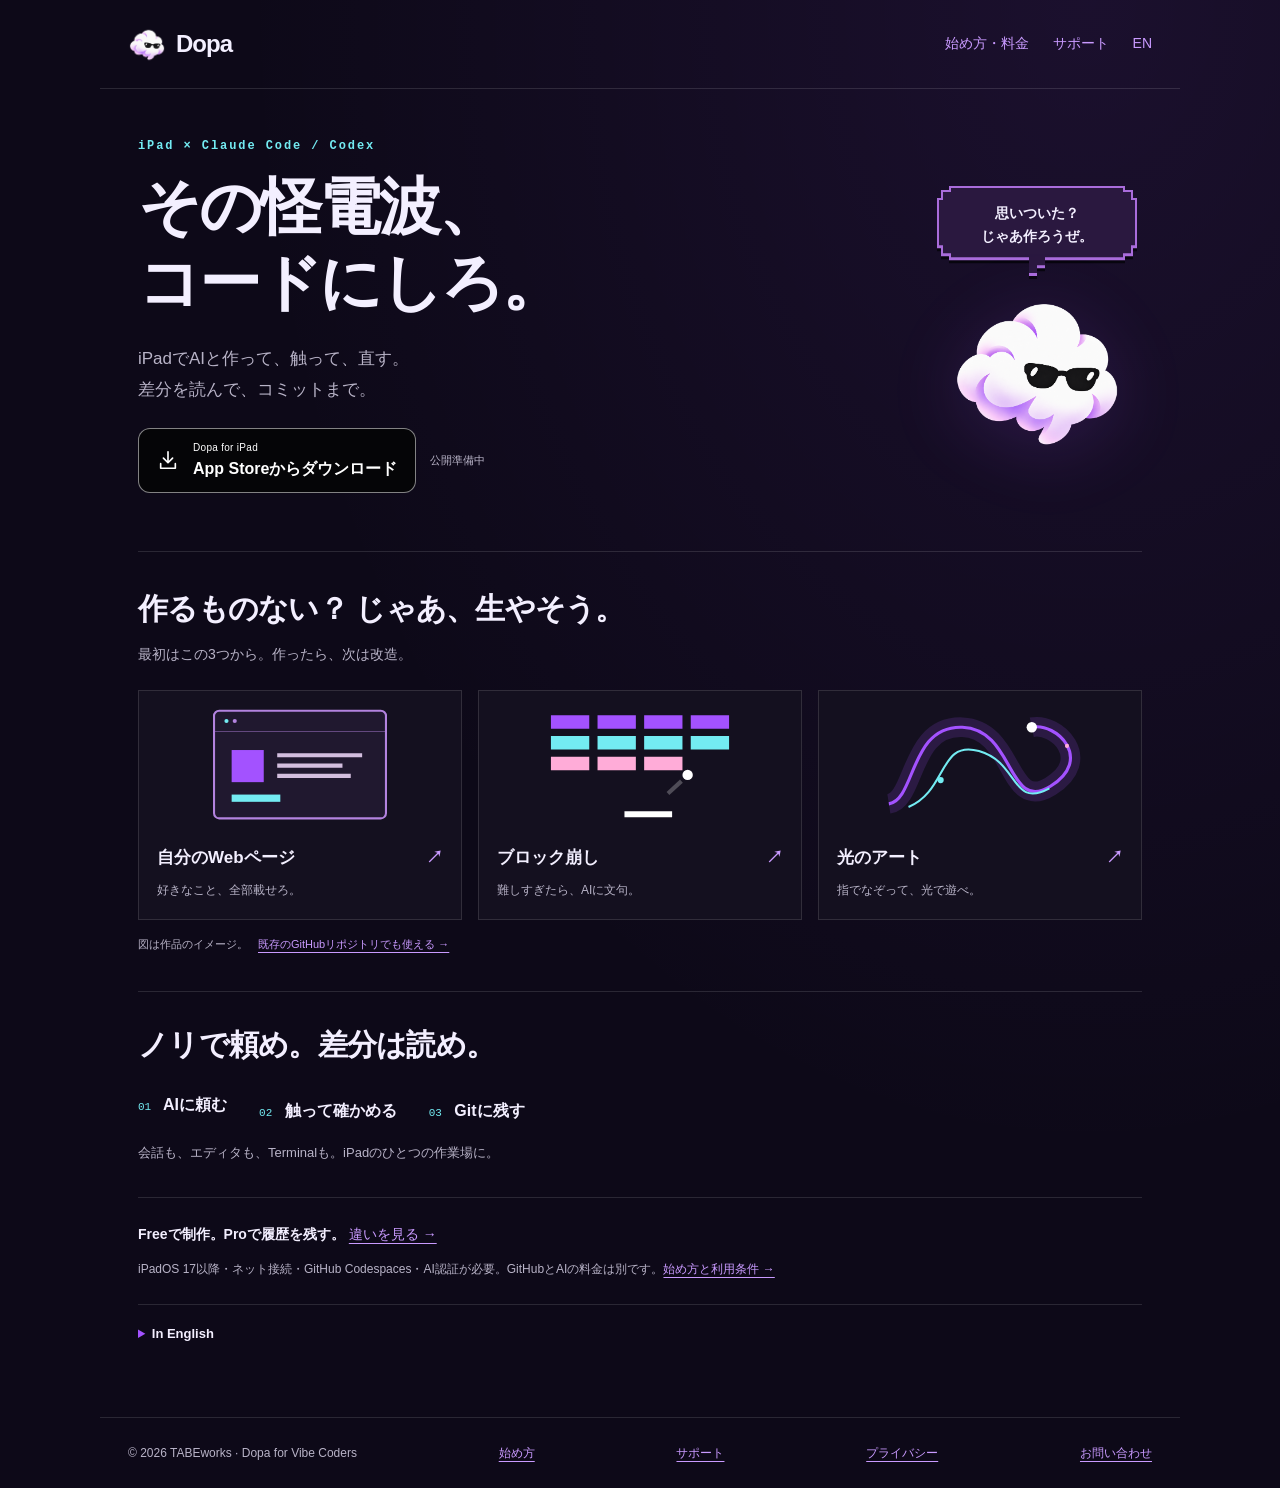
==== commit 682dfbc7: "Shorten landing page and lead with projects and download" ====
--- a/index.html
+++ b/index.html
@@ -4,14 +4,14 @@
 <meta charset="utf-8">
 <meta name="viewport" content="width=device-width,initial-scale=1">
 <title>Dopa — iPadでClaude Code・Codexを使う開発アプリ</title>
-<meta name="description" content="iPadからClaude Code・Codexに開発を依頼。コード編集、差分確認、Git操作までDopaで。GitHub Codespacesを使う仕組み、始め方、FreeとProの違いを紹介します。">
+<meta name="description" content="iPadからClaude Code・Codexに開発を依頼。コード編集、差分確認、Git操作までDopaで。Webページやゲームを作り、Previewで触って改造できます。">
 <meta name="theme-color" content="#0d0918">
 <link rel="canonical" href="https://tabeworks.github.io/dopa-site/">
 <meta property="og:type" content="website">
 <meta property="og:site_name" content="Dopa for Vibe Coders">
 <meta property="og:locale" content="ja_JP">
 <meta property="og:title" content="Dopa — iPadでClaude Code・Codexを使う開発アプリ">
-<meta property="og:description" content="iPadからClaude Code・Codexに開発を依頼。コード編集、差分確認、Git操作までDopaで。GitHub Codespacesを使う仕組み、始め方、FreeとProの違いを紹介します。">
+<meta property="og:description" content="iPadからClaude Code・Codexに開発を依頼。コード編集、差分確認、Git操作までDopaで。Webページやゲームを作り、Previewで触って改造できます。">
 <meta property="og:url" content="https://tabeworks.github.io/dopa-site/">
 <meta property="og:image" content="https://tabeworks.github.io/dopa-site/assets/dopa.png">
 <meta property="og:image:width" content="1280">
@@ -19,75 +19,48 @@
 <meta property="og:image:alt" content="Dopaのサングラスをかけたマスコット">
 <meta name="twitter:card" content="summary">
 <link rel="icon" href="assets/dopa.png">
-<link rel="stylesheet" href="style.css?v=014a65d426fb">
+<link rel="stylesheet" href="style.css?v=bd2d092d5919">
 </head>
 <body>
 <a class="skip" href="#main">本文へ / Skip to content</a>
-<header class="site-header"><a class="brand" href="./"><img src="assets/dopa.png" alt="" width="38" height="38">Dopa</a><nav aria-label="メインナビゲーション"><a href="getting-started.html">始め方</a><a href="./#plans">料金</a><a href="support.html">サポート</a><a href="./#english" lang="en">English</a></nav></header>
+<header class="site-header"><a class="brand" href="./"><img src="assets/dopa.png" alt="" width="38" height="38">Dopa</a><nav aria-label="メインナビゲーション"><a href="getting-started.html">始め方・料金</a><a href="support.html">サポート</a><a href="#english" lang="en">EN</a></nav></header>
 <main id="main" class="home">
 <section class="hero" aria-labelledby="hero-title">
   <div>
-    <p class="eyebrow brand-line">その怪電波、コードにしろ。</p>
-    <h1 id="hero-title">iPadで、<br>Claude CodeとCodex。</h1>
-    <p class="lead">AIに開発を依頼して、変更されたコードを確認。<br>編集、差分レビュー、GitHubへのpushまで操作できる、iPadの開発アプリです。</p>
+    <p class="eyebrow">iPad × Claude Code / Codex</p>
+    <h1 id="hero-title">その怪電波、<br>コードにしろ。</h1>
+    <p class="lead">iPadでAIと作って、触って、直す。<br>差分を読んで、コミットまで。</p>
 <div class="store-cta">
       <!-- Replace the placeholder App Store ID when the listing is ready. -->
       <a class="store-button" href="https://apps.apple.com/app/id0000000000" aria-label="App Storeからダウンロード（公開準備中）"><svg width="22" height="22" viewBox="0 0 24 24" fill="none" stroke="currentColor" stroke-width="1.8" stroke-linecap="round" stroke-linejoin="round" aria-hidden="true"><path d="M12 3v12m-5-5 5 5 5-5M4 16v5h16v-5"/></svg><span><span class="store-caption">Dopa for iPad</span><span class="store-title">App Storeからダウンロード</span></span></a>
       <span class="store-status">公開準備中</span>
     </div>
-    <a class="text-link" href="getting-started.html">必要なものと始め方を見る →</a>
-    <p class="hero-requirements">iPadOS 17以降・ネット接続・GitHub Codespaces・AI認証が必要です。<a href="#plans">GitHubとAIの利用料金は別です。</a></p>
   </div>
-  <aside><p class="speech">ノリで頼め。<br>差分は読め。</p><img class="mascot" src="assets/dopa.png" alt="サングラスの相棒、Dopa君" width="240" height="240" style="max-width:100%;height:auto"></aside>
+  <aside><p class="speech">思いついた？<br>じゃあ作ろうぜ。</p><img class="mascot" src="assets/dopa.png" alt="サングラスの相棒、Dopa君" width="180" height="180" style="max-width:100%;height:auto"></aside>
 </section>
 
-<section id="features" class="home-section" aria-labelledby="features-title">
-  <h2 id="features-title">コードが動くのは、<br>あなたのCodespace。</h2>
-  <p class="section-intro">DopaからGitHub上のリポジトリと作業環境に接続します。Claude Code／Codexはその環境で動き、iPadには会話やファイル、実行状況を表示します。</p>
-  <div class="setup-flow" aria-label="iPadのDopaから、自分のGitHub Codespaceで動くAIとコードを操作"><span>iPadのDopa<span class="setup-detail">依頼・承認・編集・確認</span></span><span class="setup-arrow" aria-hidden="true">↔</span><span>GitHub Codespaces<span class="setup-detail">Claude Code / Codex・コード・Terminal</span></span></div>
-  <ol class="workflow-steps">
-    <li><h3>会話で依頼する</h3><p>Claude CodeかCodexを選び、作りたいものや変更を伝えます。途中の質問に答え、必要な操作を承認。方針が違えば中断できます。</p></li>
-    <li><h3>変更を確かめる</h3><p>ファイルと差分を読み、必要ならエディタで修正。Markdown・HTML・SVG・JSONの静的表示と、リモートTerminalも使えます。</p></li>
-    <li><h3>Gitに残す</h3><p>残したい変更をステージして、コミット。リモートへのpush、更新を取り込むpullまでアプリ内で操作できます。</p></li>
-  </ol>
-  <p class="section-footnote">iPad上でCLIを直接動かす仕組みではありません。実行にはCodespaceへの接続が必要です。他のクライアントで始めたAIセッションの取り込みには対応していません。</p>
+<section id="first-build" class="showcase" aria-labelledby="first-title">
+  <h2 id="first-title">作るものない？<br class="mobile-break"> じゃあ、生やそう。</h2>
+  <p>最初はこの3つから。作ったら、次は改造。</p>
+  <div class="project-gallery">
+    <a class="project-tile" href="getting-started.html#first-project"><svg class="project-picture" viewBox="0 0 260 140" fill="none" aria-hidden="true"><rect x="47" y="19" width="166" height="104" rx="5" fill="#20182f" stroke="#b383df" stroke-width="2"/><path d="M47 39h166" stroke="#b383df" stroke-opacity=".45"/><circle cx="59" cy="29" r="2" fill="#73ebf2"/><circle cx="67" cy="29" r="2" fill="#b383df"/><rect x="64" y="57" width="31" height="31" fill="#a352ff"/><path d="M108 62h82M108 72h63M108 82h71" stroke="#d3bedf" stroke-width="4"/><rect x="64" y="100" width="47" height="7" fill="#73ebf2"/></svg><div><h3>自分のWebページ <span aria-hidden="true">↗</span></h3><p>好きなこと、全部載せろ。</p></div></a>
+    <a class="project-tile" href="getting-started.html#first-project"><svg class="project-picture" viewBox="0 0 260 140" fill="none" aria-hidden="true"><path d="M44 30h37m8 0h37m8 0h37m8 0h37" stroke="#a352ff" stroke-width="13"/><path d="M44 50h37m8 0h37m8 0h37m8 0h37" stroke="#73ebf2" stroke-width="13"/><path d="M44 70h37m8 0h37m8 0h37" stroke="#ffacd8" stroke-width="13"/><path d="m170 87-13 12" stroke="#ffffff40" stroke-width="4"/><circle cx="176" cy="81" r="5" fill="white"/><path d="M115 119h46" stroke="white" stroke-width="6"/></svg><div><h3>ブロック崩し <span aria-hidden="true">↗</span></h3><p>難しすぎたら、AIに文句。</p></div></a>
+    <a class="project-tile" href="getting-started.html#first-project"><svg class="project-picture" viewBox="0 0 260 140" fill="none" aria-hidden="true"><path d="M42 109C68 105 62 33 113 35s43 83 85 57 6-62-18-57" stroke="#a352ff" stroke-opacity=".16" stroke-width="19"/><path d="M42 109C68 105 62 33 113 35s43 83 85 57 6-62-18-57" stroke="#a352ff" stroke-width="3"/><path d="M61 112c38-16 29-65 68-54s31 56 68 36" stroke="#73ebf2" stroke-width="2"/><circle cx="180" cy="35" r="5" fill="white"/><circle cx="92" cy="86" r="3" fill="#73ebf2"/><circle cx="214" cy="53" r="2" fill="#ffacd8"/></svg><div><h3>光のアート <span aria-hidden="true">↗</span></h3><p>指でなぞって、光で遊べ。</p></div></a>
+  </div>
+  <p class="showcase-note">図は作品のイメージ。<a href="getting-started.html#existing-project">既存のGitHubリポジトリでも使える →</a></p>
 </section>
 
-<section id="first-build" class="home-section" aria-labelledby="first-title">
-  <h2 id="first-title">最初の作品からでも、<br>今あるリポジトリからでも。</h2>
-  <div class="entry-paths">
-    <article><h3>初めてなら、作品を選ぶところから。</h3><p>「ガイド付き」では、次の3つから選びます。GitHubへの接続と作業場の準備を進め、AIと内容を相談します。</p><ul class="project-list"><li><strong>自分のWebページ</strong><span>名前や好きなことを載せる自己紹介ページ。</span></li><li><strong>ブロック崩し</strong><span>速さや難しさを相談して作るタッチゲーム。</span></li><li><strong>光のアート</strong><span>指の動きに合わせて光る、色や軌跡の作品。</span></li></ul><p>初回作品はPreviewで動きを確認し、同じ会話で改造を頼めます。任意の開発サーバーを表示するPreviewには対応していません。</p><a class="text-link" href="getting-started.html#first-project">最初の作品を作る手順 →</a></article>
-    <article><h3>GitHubを使っているなら、続きから。</h3><p>「クイック」では、既存リポジトリを選んで作業場に接続。初回作品の選択を通らず、自分のプロジェクトに依頼を送れます。</p><p class="example-label">最初の依頼の例</p><blockquote class="request-example">このリポジトリの構成を確認して、READMEにある起動手順を教えて。まだファイルは変更しないで。</blockquote><p>いきなり修正を頼まず、作業内容を確認するところから始められます。</p><a class="text-link" href="getting-started.html#existing-project">既存リポジトリで始める手順 →</a></article>
-  </div>
+<section id="features" class="compact-workflow" aria-labelledby="features-title">
+  <h2 id="features-title">ノリで頼め。差分は読め。</h2>
+  <ol class="verb-flow"><li><span>01</span> AIに頼む</li><li><span>02</span> 触って確かめる</li><li><span>03</span> Gitに残す</li></ol>
+  <p>会話も、エディタも、Terminalも。iPadのひとつの作業場に。</p>
 </section>
 
-<section id="plans" class="home-section" aria-labelledby="plans-title">
-  <h2 id="plans-title">Dopaの料金と、外部サービスの料金。</h2>
-  <p class="section-intro">AIへの依頼、コード編集、Git操作はFreeとProで共通です。Proは、この端末に保存する履歴を増やしたい人向けの買い切りです。</p>
-  <div class="table-wrap"><table class="plan-table"><caption>FreeとProの違い</caption><thead><tr><th scope="col">Dopa内で管理するもの</th><th scope="col">Free</th><th scope="col">Pro（買い切り）</th></tr></thead><tbody><tr><th scope="row">リポジトリ</th><td>1つ</td><td>保存件数の制限なし</td></tr><tr><th scope="row">新規会話</th><td>AIごとに1件</td><td>保存件数の制限なし</td></tr><tr><th scope="row">会話・リポジトリの切り替え</th><td>置き換える履歴の削除前に確認</td><td>履歴を保持</td></tr><tr><th scope="row">AI・編集・Git機能</th><td>共通</td><td>共通</td></tr><tr><th scope="row">ホーム画面アイコン</th><td>標準</td><td>金サングラスも選択可能</td></tr></tbody></table></div>
-  <p class="section-footnote">保存先は端末内です。空き容量が必要で、端末間同期や削除済み履歴の復元は含みません。Freeでは作業環境の既存履歴を削除せず非表示にします。</p>
-  <div class="notice"><p><strong>GitHub Codespacesの計算時間・保存容量と、AIサービスの利用料金は別です。</strong> Dopa／Proの料金に含まれません。アプリを閉じてもCodespaceが即座に停止するとは限らず、停止後も保存容量は使います。</p></div>
-  <a class="text-link" href="getting-started.html#costs">始める前に確認する料金と停止方法 →</a>
+<section id="plans" class="compact-plans" aria-label="料金と利用条件">
+  <p><strong>Freeで制作。Proで履歴を残す。</strong> <a href="getting-started.html#plans">違いを見る →</a></p>
+  <p class="note">iPadOS 17以降・ネット接続・GitHub Codespaces・AI認証が必要。GitHubとAIの料金は別です。<a href="getting-started.html">始め方と利用条件 →</a></p>
 </section>
-
-<section class="companion home-section" aria-labelledby="companion-title">
-  <div class="companion-art"><p class="speech">いい仕事したな 😎</p><img src="assets/dopa.png" alt="Dopa君" width="180" height="180" style="max-width:100%;height:auto" loading="lazy"></div>
-  <div><h2 id="companion-title">作る時間に、Dopa君。</h2><p>接続の案内や作業の節目にひとこと。サングラスの相棒が、画面のそばにいます。ニュース・天気の表示は任意。集中したいときは、おしゃべりの頻度を下げられます。</p></div>
-</section>
-
-<section class="home-section" aria-labelledby="questions-title">
-  <h2 id="questions-title">使い始める前の疑問。</h2>
-  <div class="faq">
-    <details><summary>プログラミングが初めてでも使えますか？</summary><p>作品選びから進めるガイドを用意しています。ただし、GitHubとAIサービスの認証や利用料金の確認は必要です。AIの出力をそのまま信用せず、Previewや差分で結果を確認してください。<a href="getting-started.html">始め方ガイド</a>で流れを確認できます。</p></details>
-    <details><summary>ChatGPTのチャットをiPadで開くのと何が違いますか？</summary><p>Dopaでは、Codespace内のClaude Code／Codexがリポジトリのファイルやコマンドを扱います。iPadから、その進行・承認・コード差分・Git操作を確認できます。Dopaの会話機能は、このCLIとの接続です。</p></details>
-    <details><summary>iPadだけで使えますか？ オフラインでも動きますか？</summary><p>Dopaの初期設定と操作はiPadから進めます。コードやAIが動く場所はGitHub Codespacesなので、実行にはネット接続が必要です。iPad内で完結するオフライン開発環境ではありません。</p></details>
-    <details><summary>App Storeで入手できますか？</summary><p>現在、公開準備中です。このページのApp Storeリンクは仮のリンクで、ダウンロードにはまだ使えません。公開後に正式なリンクへ切り替えます。</p></details>
-  </div>
-</section>
-
-<section class="closing-cta" aria-labelledby="next-title"><h2 id="next-title">自分の環境で使えるか、確かめよう。</h2><p>必要なアカウント、料金、最初の依頼までを始め方ガイドにまとめました。</p><div class="actions"><a class="button" href="getting-started.html">Dopaの始め方を読む</a><a class="button secondary" href="support.html#contact-ja">質問する</a></div><p class="note">開発・提供：TABEworks。GitHub、OpenAI、Anthropicの公式アプリではありません。</p></section>
-
-<section id="english" class="home-section english-summary" lang="en" aria-labelledby="english-title"><h2 id="english-title">Claude Code and Codex, from your iPad.</h2><p>Dopa connects your iPad to your GitHub Codespace. Ask an agent to work on your repository, review its progress and approvals, edit files, inspect diffs, and stage, commit, pull or push.</p><p>Start with a guided website, Breakout game or light-art project, or select an existing repository. First-project Preview runs HTML/CSS/JS; file previews are static. Arbitrary dev-server previews and other-client session import are not supported.</p><p>Requires iPadOS 17+, internet, GitHub Codespaces and agent authentication. GitHub compute/storage and AI fees are separate. Free manages one repository and one new chat per agent; the one-time Pro purchase removes local history count limits. No device sync or deleted-history recovery. All agent features are shared.</p><p>App Store release is in preparation. The download link is a placeholder.</p><a class="text-link" href="support.html#english">Requirements, costs &amp; support in English →</a></section>
+<details id="english" class="english-brief" lang="en"><summary>In English</summary><p>Build with Claude Code or Codex on your iPad. Make a website, Breakout game or light art, try it in Preview, and remix. Edit files, read diffs and commit—or use an existing GitHub repository.</p><p>Requires iPadOS 17+, internet, GitHub Codespaces and agent authentication. GitHub and AI charges are separate. App Store release is in preparation; the download link is a placeholder.</p><a href="support.html#english">Requirements &amp; support →</a></details>
 </main>
 <footer class="site-footer"><p>© 2026 TABEworks · Dopa for Vibe Coders</p><a href="getting-started.html">始め方</a><a href="support.html">サポート</a><a href="privacy.html">プライバシー</a><a href="mailto:contact.tabeworks@gmail.com">お問い合わせ</a></footer>
 </body>
--- a/style.css
+++ b/style.css
@@ -3,7 +3,7 @@
 .speech{--bubble-fill:#2a183f;position:relative;isolation:isolate;padding:16px 20px 28px;color:var(--text);font-weight:700;font-size:14px;line-height:1.65;text-align:center;text-wrap:balance;margin:0 0 4px;filter:drop-shadow(0 3px 0 #07050e)}
 .speech::before,.speech::after{content:"";position:absolute;inset:0;z-index:-2;background:#a96cdb;clip-path:polygon(12px 0,calc(100% - 12px) 0,calc(100% - 12px) 4px,calc(100% - 4px) 4px,calc(100% - 4px) 12px,100% 12px,100% calc(100% - 28px),calc(100% - 4px) calc(100% - 28px),calc(100% - 4px) calc(100% - 20px),calc(100% - 12px) calc(100% - 20px),calc(100% - 12px) calc(100% - 16px),calc(50% + 8px) calc(100% - 16px),calc(50% + 8px) calc(100% - 8px),50% calc(100% - 8px),50% 100%,calc(50% - 8px) 100%,calc(50% - 8px) calc(100% - 16px),12px calc(100% - 16px),12px calc(100% - 20px),4px calc(100% - 20px),4px calc(100% - 28px),0 calc(100% - 28px),0 12px,4px 12px,4px 4px,12px 4px)}
 .speech::after{inset:2px 2px 3px;background:var(--bubble-fill);z-index:-1}
-.jump-links{display:flex;flex-wrap:wrap;gap:8px;margin-top:24px}.jump-links a{border:1px solid var(--border);padding:6px 14px;border-radius:999px;text-decoration:none;font-size:13px}.jump-links a:hover{background:var(--raised)}.notice{border-left:3px solid var(--cyan);padding:12px 18px;background:#73ebf207;margin:24px 0}.notice p:last-child{margin-bottom:0}.faq{border-top:1px solid var(--border)}details{border-bottom:1px solid var(--border);padding:19px 0}summary{cursor:pointer;font-weight:700;line-height:1.6;padding-right:12px}summary::marker{color:var(--accent)}details[open] summary{color:var(--link);margin-bottom:12px}details p,details ul{margin:10px 0 0;padding-left:20px;color:var(--muted)}details ol{padding-left:40px;color:var(--muted)}li+li{margin-top:6px}.contact{background:var(--raised);border:1px solid var(--border);border-radius:20px;padding:26px;margin-top:32px}.contact h2{margin:0 0 8px}.button{display:inline-flex;justify-content:center;align-items:center;background:var(--accent);border:1px solid transparent;border-radius:12px;color:white;text-decoration:none;font-weight:700;min-height:48px;padding:10px 22px;line-height:1.5}.button:hover{background:#8c3bea;color:white}.button.secondary{background:transparent;border-color:var(--border);color:var(--text)}.actions{display:flex;flex-wrap:wrap;gap:12px;margin:24px 0}.contact .email{overflow-wrap:anywhere}.report{border:1px solid var(--border);border-radius:12px;padding:18px;white-space:pre-wrap;font:13px/1.9 ui-monospace,SFMono-Regular,monospace;color:var(--muted);margin:20px 0}.secret{display:flex;align-items:center;gap:14px;border-top:1px solid var(--border);padding-top:16px}.secret img{width:64px;height:64px;object-fit:contain;flex-shrink:0}.secret p{font-size:13px;margin:0}.language-section{margin-top:64px;padding-top:36px;border-top:1px solid #a352ff66}.language-section h2{margin-top:0}.site-footer{border-top:1px solid var(--border);max-width:1080px;margin:auto;padding:24px 28px;display:flex;flex-wrap:wrap;justify-content:space-between;gap:12px;color:var(--muted);font-size:12px}.site-footer p{margin:0}.big-link{display:block;text-decoration:none;border-top:1px solid var(--border);padding:24px 0}.big-link strong{display:block;color:var(--text);font-size:23px}.big-link span{color:var(--muted);font-size:14px}.big-link:hover strong{color:var(--cyan)}@media(max-width:620px){.site-header{padding:18px 20px;gap:12px}.site-header nav{gap:16px;font-size:12px}main{padding:32px 20px 48px}.hero,.hero aside{width:160px;justify-self:end}.hero h1{max-width:14em}.contact{padding:20px}.language-section{margin-top:48px}.site-footer{padding:22px 20px}.jump-links{margin-top:18px}}
+.jump-links{display:flex;flex-wrap:wrap;gap:8px;margin-top:24px}.jump-links a{border:1px solid var(--border);padding:6px 14px;border-radius:999px;text-decoration:none;font-size:13px}.jump-links a:hover{background:var(--raised)}.notice{border-left:3px solid var(--cyan);padding:12px 18px;background:#73ebf207;margin:24px 0}.notice p:last-child{margin-bottom:0}.faq{border-top:1px solid var(--border)}details{border-bottom:1px solid var(--border);padding:19px 0}summary{cursor:pointer;font-weight:700;line-height:1.6;padding-right:12px}summary::marker{color:var(--accent)}details[open] summary{color:var(--link);margin-bottom:12px}details p,details ul{margin:10px 0 0;padding-left:20px;color:var(--muted)}details ol{padding-left:40px;color:var(--muted)}li+li{margin-top:6px}.contact{background:var(--raised);border:1px solid var(--border);border-radius:20px;padding:26px;margin-top:32px}.contact h2{margin:0 0 8px}.button{display:inline-flex;justify-content:center;align-items:center;background:var(--accent);border:1px solid transparent;border-radius:12px;color:white;text-decoration:none;font-weight:700;min-height:48px;padding:10px 22px;line-height:1.5}.button:hover{background:#8c3bea;color:white}.button.secondary{background:transparent;border-color:var(--border);color:var(--text)}.actions{display:flex;flex-wrap:wrap;gap:12px;margin:24px 0}.contact .email{overflow-wrap:anywhere}.report{border:1px solid var(--border);border-radius:12px;padding:18px;white-space:pre-wrap;font:13px/1.9 ui-monospace,SFMono-Regular,monospace;color:var(--muted);margin:20px 0}.secret{display:flex;align-items:center;gap:14px;border-top:1px solid var(--border);padding-top:16px}.secret img{width:64px;height:64px;object-fit:contain;flex-shrink:0}.secret p{font-size:13px;margin:0}.language-section{margin-top:64px;padding-top:36px;border-top:1px solid #a352ff66}.language-section h2{margin-top:0}.site-footer{border-top:1px solid var(--border);max-width:1080px;margin:auto;padding:24px 28px;display:flex;flex-wrap:wrap;justify-content:space-between;gap:12px;color:var(--muted);font-size:12px}.site-footer p{margin:0}.big-link{display:block;text-decoration:none;border-top:1px solid var(--border);padding:24px 0}.big-link strong{display:block;color:var(--text);font-size:23px}.big-link span{color:var(--muted);font-size:14px}.big-link:hover strong{color:var(--cyan)}@media(max-width:620px){.site-header{padding:18px 20px;gap:12px}.site-header nav{gap:16px;font-size:12px}main{padding:32px 20px 48px}.hero{grid-template-columns:1fr;gap:20px}.hero aside{width:160px;justify-self:end}.hero h1{max-width:14em}.contact{padding:20px}.language-section{margin-top:48px}.site-footer{padding:22px 20px}.jump-links{margin-top:18px}}
 
 /* Product pages */
 .home{max-width:1120px;padding-top:54px}
@@ -76,3 +76,39 @@
 @media(max-width:760px){.home .hero{grid-template-columns:minmax(0,1fr) 170px;gap:20px}.workflow-steps{gap:20px}.entry-paths{gap:28px}.site-header nav{gap:16px}}
 @media(max-width:620px){.home{padding-top:32px}.site-header{align-items:flex-start;flex-wrap:wrap}.site-header nav{flex-wrap:wrap;gap:12px 18px;font-size:12px}.home .hero{grid-template-columns:1fr;gap:22px;margin-bottom:30px}.home .hero aside{max-width:160px}.home h1{font-size:32px}.home-section{padding:40px 0}.workflow-steps{grid-template-columns:1fr;gap:20px}.workflow-steps h3{display:inline;margin-left:12px}.workflow-steps p{margin:10px 0 0}.entry-paths{grid-template-columns:1fr;gap:32px}.plan-table{font-size:12px}.plan-table th,.plan-table td{padding:12px 8px}.companion{grid-template-columns:1fr;gap:20px}.companion-art{width:150px}.companion h2{font-size:25px}.setup-flow{gap:16px;padding:18px}.setup-flow>span{font-size:15px}.setup-detail{font-size:11px}.closing-cta{padding:36px 0}.closing-cta h2{font-size:25px}}
 @media(max-width:360px){.store-button{padding-inline:14px;gap:10px}.store-title{font-size:14px}.home h1{font-size:28px}}
+
+/* Short landing page: show the idea first, route details to the guide. */
+.home{padding-top:48px;max-width:1060px}
+.home .hero{grid-template-columns:minmax(0,1fr) 210px;gap:48px;margin-bottom:42px;width:100%}
+.home h1{font-size:clamp(36px,5.8vw,62px);line-height:1.22;margin-bottom:22px}
+.home .hero aside{max-width:200px}
+.home .hero .mascot{width:180px;margin:auto}
+.home .hero .speech{font-size:14px}
+.home .lead{font-size:17px}
+.home h2{font-size:clamp(22px,3vw,30px);line-height:1.4;margin:0 0 12px}
+.showcase{padding:36px 0;border-top:1px solid var(--border)}
+.showcase>p{font-size:14px}
+.project-gallery{display:grid;grid-template-columns:repeat(3,minmax(0,1fr));gap:16px;margin-top:22px}
+.project-tile{display:block;text-decoration:none;background:#14101f;border:1px solid #ffffff1f;min-width:0}
+.project-tile:hover{border-color:var(--link);background:#1b1428}
+.project-picture{display:block;width:100%;height:auto;max-height:145px}
+.project-tile>div{padding:6px 18px 18px}
+.project-tile h3{display:flex;justify-content:space-between;gap:8px;margin:0 0 6px;font-size:17px;color:var(--text)}
+.project-tile h3 span{color:var(--link)}
+.project-tile p{font-size:12px;margin:0}
+.showcase .showcase-note{font-size:11px;margin:14px 0 0}
+.showcase-note a{display:inline-block;margin-left:10px}
+.mobile-break{display:none}
+.compact-workflow{padding:32px 0;border-top:1px solid var(--border)}
+.verb-flow{display:flex;flex-wrap:wrap;gap:16px 32px;list-style:none;padding:0;margin:24px 0 16px;font-size:16px;font-weight:700}
+.verb-flow span{color:var(--cyan);font:11px ui-monospace,SFMono-Regular,monospace;margin-right:8px}
+.compact-workflow p{font-size:13px;margin:0}
+.compact-plans{padding:24px 0;border-top:1px solid var(--border)}
+.compact-plans>p:first-child{font-size:14px;margin-bottom:10px}
+.compact-plans strong{color:var(--text)}
+.compact-plans .note{margin-bottom:0}
+.english-brief{font-size:13px;border-top:1px solid var(--border);border-bottom:0;padding-bottom:0}
+.english-brief p{padding-left:0}
+@media(max-width:760px){.home .hero{grid-template-columns:minmax(0,1fr) 170px;gap:20px}}
+@media(max-width:620px){.home{padding-top:30px}.home .hero{grid-template-columns:1fr;gap:18px;margin-bottom:24px}.home h1{font-size:40px}.home .hero aside{display:flex;align-items:center;justify-content:center;gap:12px;width:100%;max-width:100%}.home .hero .speech{max-width:200px;margin:0;font-size:12px;flex:0 1 200px}.home .hero .mascot{width:72px;max-width:72px;height:auto;margin:0}.home .lead{font-size:15px}.project-gallery{grid-template-columns:1fr;gap:10px}.project-tile{display:grid;grid-template-columns:100px minmax(0,1fr);align-items:center;min-height:86px}.project-picture{width:100px}.project-tile>div{padding:12px 14px 12px 0}.project-tile h3{font-size:16px}.showcase{padding:28px 0}.showcase-note a{margin:6px 0 0;display:block}.mobile-break{display:initial}.verb-flow{gap:12px 20px;font-size:14px}.compact-workflow{padding:28px 0}.compact-plans>p:first-child a{display:inline-block}.store-cta{margin-bottom:0}}
+@media(max-width:360px){.home h1{font-size:35px}}
